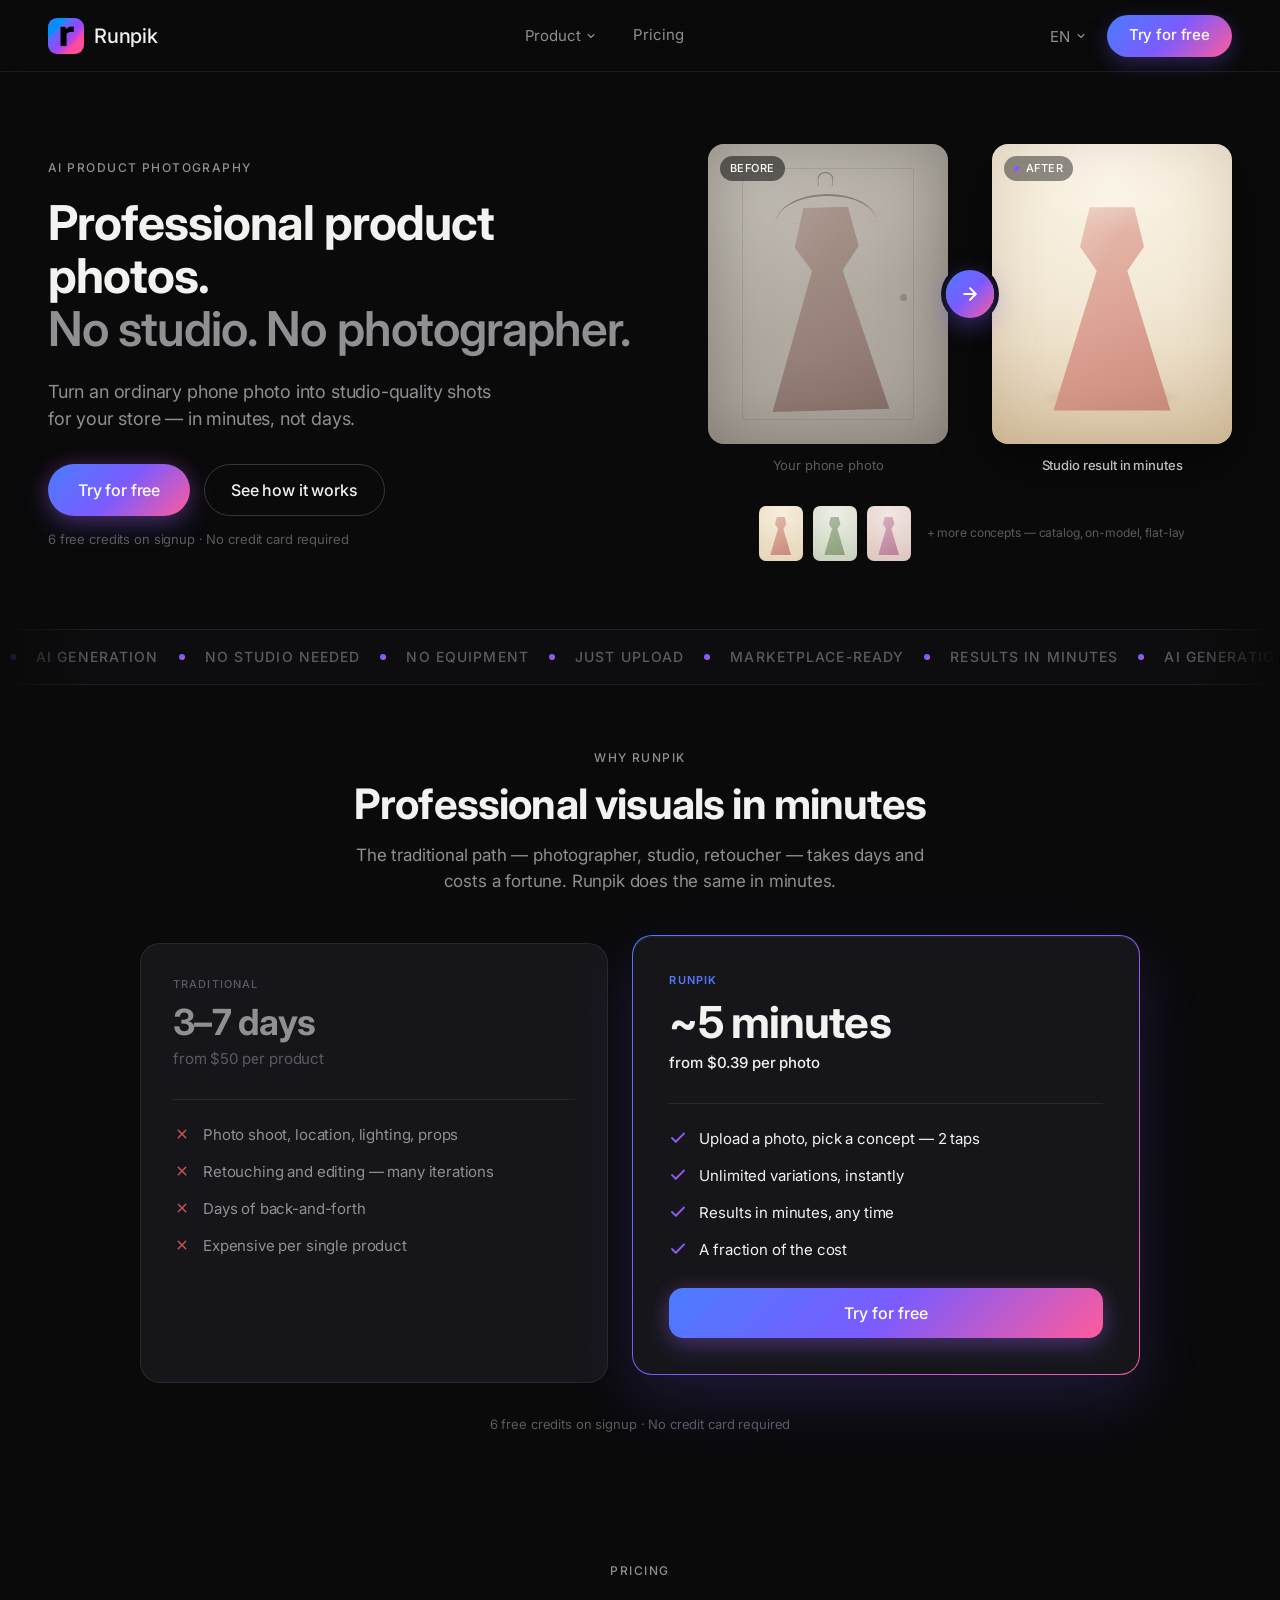
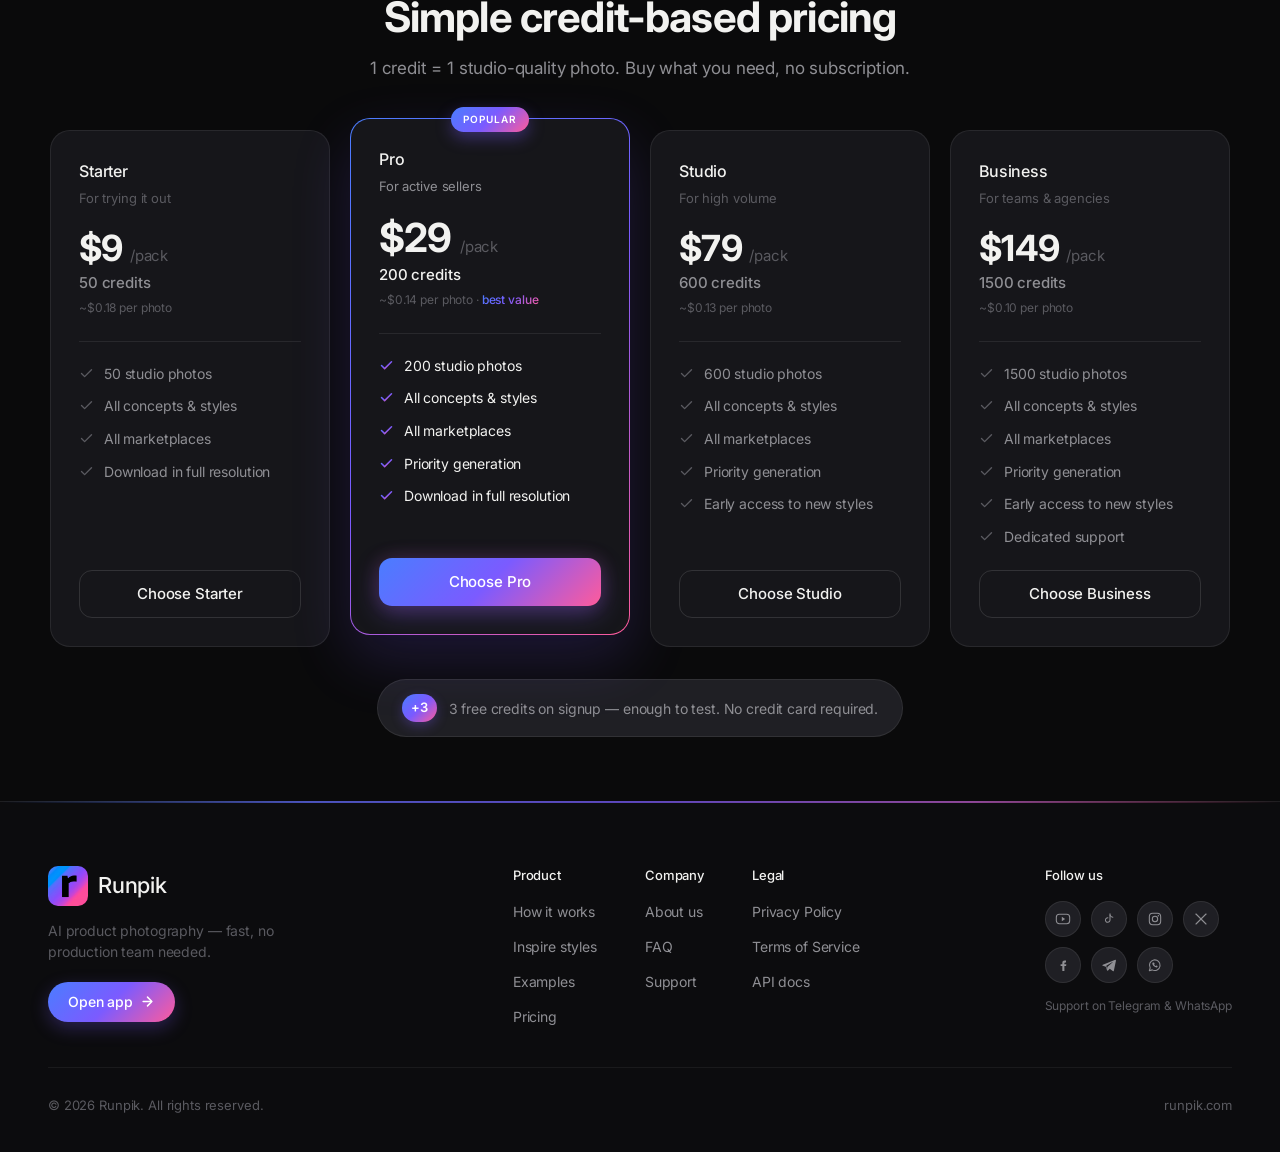
==== index.html @ 30395c41 "chore: remove Blog from site (no blog for first release) Drop the Blog link from the nav (index) and" ====
<!DOCTYPE html>
<html lang="en">
<head>
  <meta charset="UTF-8">
  <meta name="viewport" content="width=device-width, initial-scale=1.0">
  <title>Runpik — AI Product Photography</title>
  <meta name="description" content="Turn a phone photo of your product into a studio-quality photograph in seconds. No studio, no photographer.">
  <link rel="icon" type="image/png" sizes="256x256" href="assets/favicon.png">
  <link rel="apple-touch-icon" href="assets/apple-touch-icon.png">
  <link rel="preconnect" href="https://fonts.googleapis.com">
  <link rel="preconnect" href="https://fonts.gstatic.com" crossorigin>
  <link href="https://fonts.googleapis.com/css2?family=Inter:wght@400;500;600;700&display=swap" rel="stylesheet">
  <link rel="stylesheet" href="landing.css">
</head>
<body>

  <!-- ===================== NAV ===================== -->
  <nav class="site-nav">
    <a class="brand" href="index.html">
      <img class="mark" src="assets/runpik-logo.png" alt="Runpik">
      <span class="word">Runpik</span>
    </a>

    <div class="nav-links">
      <button class="nlink" id="product-trigger" aria-haspopup="true" aria-expanded="false">
        <span data-i18n="nav.product">Product</span>
        <svg width="16" height="16" viewBox="0 0 24 24" fill="none" stroke="currentColor" stroke-width="2.2" stroke-linecap="round" stroke-linejoin="round"><path d="m6 9 6 6 6-6"/></svg>
      </button>
      <a class="nlink" href="#pricing"><span data-i18n="nav.pricing">Pricing</span></a>
    </div>

    <div class="nav-actions">
      <div class="lang-wrap">
        <button class="lang" id="lang-trigger" aria-haspopup="true" aria-expanded="false">
          <span class="lang-label">EN</span>
          <svg width="16" height="16" viewBox="0 0 24 24" fill="none" stroke="currentColor" stroke-width="2.2" stroke-linecap="round" stroke-linejoin="round"><path d="m6 9 6 6 6-6"/></svg>
        </button>
        <div class="lang-menu" id="lang-menu" role="menu">
          <button class="lang-opt" data-lang="en" role="menuitem">English</button>
          <button class="lang-opt" data-lang="ru" role="menuitem">Русский</button>
          <button class="lang-opt" data-lang="hy" role="menuitem">Հայերեն</button>
        </div>
      </div>
      <a class="btn-grad" href="https://app.runpik.com" target="_blank" rel="noopener" data-i18n="nav.try">Try for free</a>
    </div>

    <button class="hamb" aria-label="Menu">
      <svg width="16" height="16" viewBox="0 0 24 24" fill="none" stroke="currentColor" stroke-width="1.8" stroke-linecap="round"><path d="M4 7h16"/><path d="M4 12h16"/><path d="M4 17h16"/></svg>
    </button>
  </nav>

  <!-- ===================== PRODUCT DROPDOWN ===================== -->
  <div class="dropdown" id="product-menu">
    <div class="dd-label" data-i18n="dd.label">Product</div>
    <div class="dd-grid">
      <a class="dd-item" href="#how-it-works">
        <span class="ic"><svg width="16" height="16" viewBox="0 0 24 24" fill="none" stroke="currentColor" stroke-width="1.7" stroke-linecap="round" stroke-linejoin="round"><path d="M10 6h11"/><path d="M10 12h11"/><path d="M10 18h11"/><path d="M4 6h.01"/><path d="M4 12h.01"/><path d="M4 18h.01"/></svg></span>
        <span class="tx"><span class="t" data-i18n="dd.how.t">How it works</span><span class="d" data-i18n="dd.how.d">Upload → concept → result</span></span>
      </a>
      <a class="dd-item" href="#inspire">
        <span class="ic"><svg width="16" height="16" viewBox="0 0 24 24" fill="none" stroke="currentColor" stroke-width="1.7" stroke-linecap="round" stroke-linejoin="round"><path d="M12 3c.4 3.1 1.4 5.4 3.1 7C16.8 11.6 19 12 22 12c-3 0-5.2.4-6.9 2-1.7 1.7-2.7 4-3.1 7-.4-3-1.4-5.3-3.1-7C6.2 12.4 4 12 1 12c3 0 5.2-.4 6.9-2C9.6 8.4 10.6 6.1 12 3Z"/></svg></span>
        <span class="tx"><span class="t" data-i18n="dd.inspire.t">Inspire styles</span><span class="d" data-i18n="dd.inspire.d">Curated visual styles</span></span>
      </a>
      <a class="dd-item" href="#infographics">
        <span class="ic"><svg width="16" height="16" viewBox="0 0 24 24" fill="none" stroke="currentColor" stroke-width="1.7" stroke-linecap="round" stroke-linejoin="round"><rect x="3" y="3" width="18" height="18" rx="2"/><path d="M3 9h18"/><path d="M9 21V9"/></svg></span>
        <span class="tx"><span class="t" data-i18n="dd.info.t">AI infographics</span><span class="d" data-i18n="dd.info.d">Add badges &amp; text in 1 click</span></span>
      </a>
      <a class="dd-item" href="#examples">
        <span class="ic"><svg width="16" height="16" viewBox="0 0 24 24" fill="none" stroke="currentColor" stroke-width="1.7" stroke-linecap="round" stroke-linejoin="round"><rect x="3" y="3" width="7" height="7" rx="1.5"/><rect x="14" y="3" width="7" height="7" rx="1.5"/><rect x="3" y="14" width="7" height="7" rx="1.5"/><rect x="14" y="14" width="7" height="7" rx="1.5"/></svg></span>
        <span class="tx"><span class="t" data-i18n="dd.examples.t">Examples</span><span class="d" data-i18n="dd.examples.d">Browse by product category</span></span>
      </a>
    </div>
    <div class="dd-note">
      <svg width="16" height="16" viewBox="0 0 24 24" fill="none" stroke="currentColor" stroke-width="1.7" stroke-linecap="round" stroke-linejoin="round"><path d="M10 13a5 5 0 0 0 7 0l3-3a5 5 0 0 0-7-7l-1 1"/><path d="M14 11a5 5 0 0 0-7 0l-3 3a5 5 0 0 0 7 7l1-1"/></svg>
      <span data-i18n="dd.note">Jumps to the section on this page</span>
    </div>
  </div>

  <!-- ===================== HERO ===================== -->
  <main class="hero">
    <div class="hero-inner">
      <div class="hero-msg">
        <div class="eyebrow" data-i18n="hero.eyebrow">AI product photography</div>
        <h1 class="headline">
          <span class="line" data-i18n="hero.h1">Professional product photos.</span>
          <span class="line soft" data-i18n="hero.h2">No studio. No photographer.</span>
        </h1>
        <p class="hero-sub" data-i18n="hero.sub">Turn an ordinary phone photo into studio-quality shots for your store — in minutes, not days.</p>
        <div class="cta-row">
          <a class="btn-grad lg" href="https://app.runpik.com" target="_blank" rel="noopener" data-i18n="hero.try">Try for free</a>
          <a class="btn-ghost" href="#how-it-works" data-i18n="hero.how">See how it works</a>
        </div>
        <div class="reassure" data-i18n="hero.reassure">6 free credits on signup · No credit card required</div>
      </div>

      <div class="hero-visual">
        <div class="ba-pair">
          <div class="ba-col">
            <div class="bacard before">
              <div class="scene"></div>
              <div class="door"><div class="panel"></div><div class="knob"></div></div>
              <div class="dress"><span class="hook"></span><span class="hanger"></span><span class="body"></span><span class="sheen"></span></div>
              <div class="vignette"></div>
              <span class="chip" data-i18n="ba.before">BEFORE</span>
            </div>
            <div class="ba-cap muted" data-i18n="ba.beforecap">Your phone photo</div>
          </div>

          <div class="ba-arrow"><svg width="16" height="16" viewBox="0 0 24 24" fill="none" stroke="currentColor" stroke-width="2.4" stroke-linecap="round" stroke-linejoin="round"><path d="M5 12h13"/><path d="m12 5 7 7-7 7"/></svg></div>

          <div class="ba-col">
            <div class="bacard after">
              <div class="scene"></div>
              <div class="floor"></div>
              <div class="contact"></div>
              <div class="dress"><span class="body"></span><span class="sheen"></span></div>
              <div class="keylight"></div>
              <div class="vignette"></div>
              <span class="chip after-chip" data-i18n="ba.after">AFTER</span>
            </div>
            <div class="ba-cap prime" data-i18n="ba.aftercap">Studio result in minutes</div>
          </div>
        </div>

        <div class="concepts">
          <div class="thumbs">
            <div class="thumb t1"><span class="td"></span></div>
            <div class="thumb t2"><span class="td"></span></div>
            <div class="thumb t3"><span class="td"></span></div>
          </div>
          <span class="more" data-i18n="concepts.more">+ more concepts — catalog, on-model, flat-lay</span>
        </div>
      </div>
    </div>
  </main>

  <!-- ===================== TICKER (animated line) — under hero ===================== -->
  <div class="ticker"><div class="tk-track" data-ticker></div></div>

  <!-- ===================== HOW IT WORKS (GET /home-blocks) ===================== -->
  <section class="hiw" id="how-it-works" style="display:none">
    <div class="hiw-inner">
      <div class="sec-head">
        <div class="kicker" data-hiw="kicker"></div>
        <h2 class="headline2" data-hiw="headline"></h2>
      </div>
      <div class="tabs" data-hiw="tabs"></div>
      <div class="tabs-note" data-hiw="note"></div>
      <div class="conveyor" data-hiw="conveyor"></div>
      <div class="hiw-footer"><p data-hiw="footer"></p></div>
    </div>
  </section>

  <!-- ===================== INSPIRE STYLES (GET /styles) ===================== -->
  <section class="inspire" id="inspire" style="display:none">
    <div class="ins-head">
      <div class="ins-head-l">
        <div class="kicker" data-ins="kicker">Inspire</div>
        <h2 class="ins-h" data-ins="headline">Styles that sell</h2>
        <p class="ins-s" data-ins="sub"></p>
      </div>
      <a class="viewall" href="#styles"><span data-ins="viewall">View all styles</span>
        <span class="arr"><svg width="16" height="16" viewBox="0 0 24 24" fill="none" stroke="currentColor" stroke-width="2.4" stroke-linecap="round" stroke-linejoin="round"><path d="M5 12h13"/><path d="m12 5 7 7-7 7"/></svg></span>
      </a>
    </div>
    <div class="gallery" data-ins="gallery"></div>
    <div class="scroll-hint" data-ins="hint"></div>
  </section>

  <!-- ===================== EXAMPLES BY CATEGORY (GET /shot-types, random per session) ===================== -->
  <section class="examples" id="examples" style="display:none">
    <div class="ex-inner">
      <div class="ex-head">
        <div class="eyebrow" data-ex="kicker">Any product</div>
        <h2 class="ex-h" data-ex="headline">Works for every category</h2>
        <p class="ex-s" data-ex="sub"></p>
      </div>
      <div class="ex-grid" data-ex="grid"></div>
    </div>
  </section>

  <!-- ===================== COMPARISON (static) ===================== -->
  <svg width="0" height="0" style="position:absolute" aria-hidden="true"><defs>
    <linearGradient id="cg" x1="0" y1="0" x2="1" y2="1"><stop offset="0" stop-color="#4A7DFF"/><stop offset="0.5" stop-color="#7B5BFF"/><stop offset="1" stop-color="#FF5B9B"/></linearGradient>
  </defs></svg>
  <section class="cmp" id="comparison">
    <div class="cmp-inner">
      <div class="sec-head">
        <div class="eyebrow" data-i18n="cmp.eyebrow">Why Runpik</div>
        <h2 class="h" data-i18n="cmp.headline">Professional visuals in minutes</h2>
        <p class="s" data-i18n="cmp.sub">The traditional path — photographer, studio, retoucher — takes days and costs a fortune. Runpik does the same in minutes.</p>
      </div>

      <div class="cards">
        <div class="trad">
          <div class="cmp-label" data-i18n="cmp.trad.label">Traditional</div>
          <div class="stat" data-i18n="cmp.trad.stat">3–7 days</div>
          <div class="substat" data-i18n="cmp.trad.substat">from $50 per product</div>
          <div class="card-div"></div>
          <div class="feats">
            <div class="feat"><span class="fi"><svg width="16" height="16" viewBox="0 0 24 24" fill="none" stroke="currentColor" stroke-width="2" stroke-linecap="round" stroke-linejoin="round"><path d="M17 7 7 17"/><path d="m7 7 10 10"/></svg></span><span class="ft" data-i18n="cmp.trad.f1">Photo shoot, location, lighting, props</span></div>
            <div class="feat"><span class="fi"><svg width="16" height="16" viewBox="0 0 24 24" fill="none" stroke="currentColor" stroke-width="2" stroke-linecap="round" stroke-linejoin="round"><path d="M17 7 7 17"/><path d="m7 7 10 10"/></svg></span><span class="ft" data-i18n="cmp.trad.f2">Retouching and editing — many iterations</span></div>
            <div class="feat"><span class="fi"><svg width="16" height="16" viewBox="0 0 24 24" fill="none" stroke="currentColor" stroke-width="2" stroke-linecap="round" stroke-linejoin="round"><path d="M17 7 7 17"/><path d="m7 7 10 10"/></svg></span><span class="ft" data-i18n="cmp.trad.f3">Days of back-and-forth</span></div>
            <div class="feat"><span class="fi"><svg width="16" height="16" viewBox="0 0 24 24" fill="none" stroke="currentColor" stroke-width="2" stroke-linecap="round" stroke-linejoin="round"><path d="M17 7 7 17"/><path d="m7 7 10 10"/></svg></span><span class="ft" data-i18n="cmp.trad.f4">Expensive per single product</span></div>
          </div>
        </div>

        <div class="runpik">
          <div class="cmp-label">Runpik</div>
          <div class="stat" data-i18n="cmp.runpik.stat">~5 minutes</div>
          <div class="substat" data-i18n="cmp.runpik.substat">from $0.39 per photo</div>
          <div class="card-div"></div>
          <div class="feats">
            <div class="feat"><span class="fi"><svg width="16" height="16" viewBox="0 0 24 24" fill="none" stroke="url(#cg)" stroke-width="2.4" stroke-linecap="round" stroke-linejoin="round"><path d="M20 6 9 17l-5-5"/></svg></span><span class="ft" data-i18n="cmp.runpik.f1">Upload a photo, pick a concept — 2 taps</span></div>
            <div class="feat"><span class="fi"><svg width="16" height="16" viewBox="0 0 24 24" fill="none" stroke="url(#cg)" stroke-width="2.4" stroke-linecap="round" stroke-linejoin="round"><path d="M20 6 9 17l-5-5"/></svg></span><span class="ft" data-i18n="cmp.runpik.f2">Unlimited variations, instantly</span></div>
            <div class="feat"><span class="fi"><svg width="16" height="16" viewBox="0 0 24 24" fill="none" stroke="url(#cg)" stroke-width="2.4" stroke-linecap="round" stroke-linejoin="round"><path d="M20 6 9 17l-5-5"/></svg></span><span class="ft" data-i18n="cmp.runpik.f3">Results in minutes, any time</span></div>
            <div class="feat"><span class="fi"><svg width="16" height="16" viewBox="0 0 24 24" fill="none" stroke="url(#cg)" stroke-width="2.4" stroke-linecap="round" stroke-linejoin="round"><path d="M20 6 9 17l-5-5"/></svg></span><span class="ft" data-i18n="cmp.runpik.f4">A fraction of the cost</span></div>
          </div>
          <a class="gbtn" href="https://app.runpik.com" target="_blank" rel="noopener" data-i18n="hero.try">Try for free</a>
        </div>
      </div>

      <div class="cmp-reassure" data-i18n="hero.reassure">6 free credits on signup · No credit card required</div>
    </div>
  </section>

  <!-- ===================== PRICING (static — 4 credit packs) ===================== -->
  <section class="pricing" id="pricing">
    <div class="pricing-inner">
      <div class="sec-head">
        <div class="eyebrow" data-px="eyebrow">Pricing</div>
        <h2 class="h" data-px="headline">Simple credit-based pricing</h2>
        <p class="s" data-px="sub"></p>
      </div>
      <div class="pcards" data-px="cards"></div>
      <div class="freewrap">
        <div class="freebar">
          <span class="plus">+3</span>
          <span class="ftext" data-px="free"></span>
        </div>
      </div>
    </div>
  </section>

  <!-- ===================== FOOTER (rich) ===================== -->
  <footer>
    <div class="foot-inner">
      <div class="foot-top">
        <div class="foot-brand">
          <a class="brand" href="index.html"><img class="mark" src="assets/runpik-logo.png" alt="Runpik"><span class="word">Runpik</span></a>
          <p class="tagline" data-i18n="foot.tagline">AI product photography — fast, no production team needed.</p>
          <a class="openapp" href="https://app.runpik.com" target="_blank" rel="noopener"><span data-i18n="foot.openapp">Open app</span> <svg width="16" height="16" viewBox="0 0 24 24" fill="none" stroke="currentColor" stroke-width="2.4" stroke-linecap="round" stroke-linejoin="round"><path d="M5 12h13"/><path d="m12 5 7 7-7 7"/></svg></a>
        </div>

        <div class="foot-cols">
          <div class="col">
            <div class="col-h" data-i18n="nav.product">Product</div>
            <div class="col-links">
              <a href="#how-it-works" data-i18n="dd.how.t">How it works</a>
              <a href="#inspire" data-i18n="dd.inspire.t">Inspire styles</a>
              <a href="#examples" data-i18n="dd.examples.t">Examples</a>
              <a href="#pricing" data-i18n="nav.pricing">Pricing</a>
            </div>
          </div>
          <div class="col">
            <div class="col-h" data-i18n="foot.company">Company</div>
            <div class="col-links">
              <a href="about.html" data-i18n="foot.about">About us</a>
              <a href="faq.html" data-i18n="foot.faq">FAQ</a>
              <a href="support.html" data-i18n="foot.contact">Support</a>
            </div>
          </div>
          <div class="col">
            <div class="col-h" data-i18n="foot.legal">Legal</div>
            <div class="col-links">
              <a href="privacy.html" data-i18n="foot.privacy">Privacy Policy</a>
              <a href="terms.html" data-i18n="foot.terms">Terms of Service</a>
              <a href="api-docs/" data-i18n="foot.apidocs">API docs</a>
            </div>
          </div>
        </div>

        <div class="foot-soc">
          <div class="soc-h" data-i18n="foot.follow">Follow us</div>
          <div class="socials">
            <a class="soc" href="#" target="_blank" rel="noopener" aria-label="YouTube"><svg width="16" height="16" viewBox="0 0 24 24" fill="none"><rect x="2" y="5" width="20" height="14" rx="4.5" stroke="currentColor" stroke-width="1.6"/><path d="M10.2 8.8 15.2 12l-5 3.2z" fill="currentColor"/></svg></a>
            <a class="soc" href="#" target="_blank" rel="noopener" aria-label="TikTok"><svg width="16" height="16" viewBox="0 0 24 24" fill="none" stroke="currentColor" stroke-width="1.6" stroke-linecap="round" stroke-linejoin="round"><path d="M13.5 4v9.6a3.4 3.4 0 1 1-3.2-3.4"/><path d="M13.5 6.2c.7 1.8 2.2 3 4.3 3.2"/></svg></a>
            <a class="soc" href="#" target="_blank" rel="noopener" aria-label="Instagram"><svg width="16" height="16" viewBox="0 0 24 24" fill="none" stroke="currentColor" stroke-width="1.6"><rect x="3.5" y="3.5" width="17" height="17" rx="5"/><circle cx="12" cy="12" r="4"/><circle cx="17" cy="7" r="1.1" fill="currentColor" stroke="none"/></svg></a>
            <a class="soc" href="#" target="_blank" rel="noopener" aria-label="X"><svg width="16" height="16" viewBox="0 0 24 24" fill="none" stroke="currentColor" stroke-width="1.7" stroke-linecap="round"><path d="M4.5 4.5 19.5 19.5"/><path d="M19.5 4.5 4.5 19.5"/></svg></a>
            <a class="soc" href="#" target="_blank" rel="noopener" aria-label="Facebook"><svg width="16" height="16" viewBox="0 0 24 24" fill="currentColor"><path d="M14.5 8.2h2V5.4c-.4 0-1.2-.1-2.1-.1-2 0-3.4 1.2-3.4 3.5v1.9H8.4v2.9h2.6V21h3.1v-7.4h2.5l.4-2.9h-2.9V9c0-.5.3-.8 1-.8z"/></svg></a>
            <a class="soc" href="#" target="_blank" rel="noopener" aria-label="Telegram"><svg width="16" height="16" viewBox="0 0 24 24" fill="currentColor"><path d="M21.5 4.3 2.8 11.5c-.9.3-.9 1.5 0 1.8l4.5 1.4 1.7 5.2c.2.7 1.1.8 1.6.3l2.5-2.4 4.5 3.3c.6.5 1.5.1 1.7-.6l3.1-14.8c.2-.9-.7-1.7-1.4-1.4zM7.9 13.3l9.4-5.8c.2-.1.4.2.2.3l-7.6 7c-.3.2-.4.6-.5 1l-.3 2.1z"/></svg></a>
            <a class="soc" href="#" target="_blank" rel="noopener" aria-label="WhatsApp"><svg width="16" height="16" viewBox="0 0 24 24" fill="none" stroke="currentColor" stroke-width="1.6" stroke-linecap="round" stroke-linejoin="round"><path d="M3.5 20.5l1.3-4.1a8 8 0 1 1 3 2.9z"/><path d="M9 8.6c.2-.5.4-.5.7-.5h.5c.2 0 .4 0 .6.5l.6 1.4c.1.2 0 .4-.1.5l-.4.5c-.1.2-.2.3 0 .6.3.5.8 1.1 1.4 1.5.5.4.8.4 1 .3l.5-.5c.2-.2.4-.1.5-.1l1.3.7c.3.1.4.3.4.4 0 .6-.4 1.3-.8 1.5-.7.4-1.5.4-3-.3-1.8-.8-3-2.5-3.4-3.1-.3-.5-.8-1.5-.8-2.4 0-.6.2-1 .5-1.4z" fill="currentColor" stroke="none"/></svg></a>
          </div>
          <div class="soc-note" data-i18n="foot.support">Support on Telegram &amp; WhatsApp</div>
        </div>
      </div>

      <div class="foot-div"></div>

      <div class="foot-bottom">
        <div class="copy">&copy; 2026 Runpik. All rights reserved.</div>
        <span class="dotcom">runpik.com</span>
      </div>
    </div>
  </footer>

  <script>
    // Shared current locale + a hook so the API-driven How-it-works section
    // re-localizes when the language switches.
    var curLang = 'en';
    var hiwRender = null;
    var inspireLoad = null;
    var examplesLoad = null;
    var pricingRender = null;

    // ===== i18n dictionary — locales: en | ru | hy (per backend profiles.locale) =====
    var I18N = {
      en: {
        'nav.product': 'Product', 'nav.pricing': 'Pricing', 'nav.try': 'Try for free',
        'dd.label': 'Product',
        'dd.how.t': 'How it works', 'dd.how.d': 'Upload → concept → result',
        'dd.inspire.t': 'Inspire styles', 'dd.inspire.d': 'Curated visual styles',
        'dd.info.t': 'AI infographics', 'dd.info.d': 'Add badges & text in 1 click',
        'dd.examples.t': 'Examples', 'dd.examples.d': 'Browse by product category',
        'dd.note': 'Jumps to the section on this page',
        'hero.eyebrow': 'AI product photography',
        'hero.h1': 'Professional product photos.',
        'hero.h2': 'No studio. No photographer.',
        'hero.sub': 'Turn an ordinary phone photo into studio-quality shots for your store — in minutes, not days.',
        'hero.try': 'Try for free', 'hero.how': 'See how it works',
        'hero.reassure': '6 free credits on signup · No credit card required',
        'ba.before': 'BEFORE', 'ba.after': 'AFTER',
        'ba.beforecap': 'Your phone photo', 'ba.aftercap': 'Studio result in minutes',
        'concepts.more': '+ more concepts — catalog, on-model, flat-lay',
        'cmp.eyebrow': 'Why Runpik',
        'cmp.headline': 'Professional visuals in minutes',
        'cmp.sub': 'The traditional path — photographer, studio, retoucher — takes days and costs a fortune. Runpik does the same in minutes.',
        'cmp.trad.label': 'Traditional',
        'cmp.trad.stat': '3–7 days',
        'cmp.trad.substat': 'from $50 per product',
        'cmp.trad.f1': 'Photo shoot, location, lighting, props',
        'cmp.trad.f2': 'Retouching and editing — many iterations',
        'cmp.trad.f3': 'Days of back-and-forth',
        'cmp.trad.f4': 'Expensive per single product',
        'cmp.runpik.stat': '~5 minutes',
        'cmp.runpik.substat': 'from $0.39 per photo',
        'cmp.runpik.f1': 'Upload a photo, pick a concept — 2 taps',
        'cmp.runpik.f2': 'Unlimited variations, instantly',
        'cmp.runpik.f3': 'Results in minutes, any time',
        'cmp.runpik.f4': 'A fraction of the cost',
        'foot.tagline': 'AI product photography — fast, no production team needed.',
        'foot.openapp': 'Open app',
        'foot.company': 'Company',
        'foot.legal': 'Legal',
        'foot.about': 'About us',
        'foot.faq': 'FAQ',
        'foot.contact': 'Support',
        'foot.privacy': 'Privacy Policy',
        'foot.terms': 'Terms of Service',
        'foot.apidocs': 'API docs',
        'foot.follow': 'Follow us',
        'foot.support': 'Support on Telegram & WhatsApp'
      },
      ru: {
        'nav.product': 'Продукт', 'nav.pricing': 'Цены', 'nav.try': 'Попробовать бесплатно',
        'dd.label': 'Продукт',
        'dd.how.t': 'Как это работает', 'dd.how.d': 'Загрузка → концепт → результат',
        'dd.inspire.t': 'Стили Inspire', 'dd.inspire.d': 'Подобранные визуальные стили',
        'dd.info.t': 'AI-инфографика', 'dd.info.d': 'Бейджи и текст в 1 клик',
        'dd.examples.t': 'Примеры', 'dd.examples.d': 'По категориям товаров',
        'dd.note': 'Переход к секции на этой странице',
        'hero.eyebrow': 'AI-фотосъёмка товаров',
        'hero.h1': 'Профессиональные фото товаров.',
        'hero.h2': 'Без студии. Без фотографа.',
        'hero.sub': 'Превратите обычное фото с телефона в студийные кадры для вашего магазина — за минуты, а не дни.',
        'hero.try': 'Попробовать бесплатно', 'hero.how': 'Как это работает',
        'hero.reassure': '6 бесплатных кредитов при регистрации · Без карты',
        'ba.before': 'ДО', 'ba.after': 'ПОСЛЕ',
        'ba.beforecap': 'Ваше фото с телефона', 'ba.aftercap': 'Студийный результат за минуты',
        'concepts.more': '+ ещё концепты — каталог, на модели, flat-lay',
        'cmp.eyebrow': 'Почему Runpik',
        'cmp.headline': 'Профессиональные визуалы за минуты',
        'cmp.sub': 'Традиционный путь — фотограф, студия, ретушёр — занимает дни и стоит дорого. Runpik делает то же за минуты.',
        'cmp.trad.label': 'Традиционно',
        'cmp.trad.stat': '3–7 дней',
        'cmp.trad.substat': 'от $50 за товар',
        'cmp.trad.f1': 'Съёмка, локация, свет, реквизит',
        'cmp.trad.f2': 'Ретушь и правки — много итераций',
        'cmp.trad.f3': 'Дни переписки и согласований',
        'cmp.trad.f4': 'Дорого за каждый товар',
        'cmp.runpik.stat': '~5 минут',
        'cmp.runpik.substat': 'от $0.39 за фото',
        'cmp.runpik.f1': 'Загрузите фото, выберите концепт — 2 тапа',
        'cmp.runpik.f2': 'Безлимит вариаций, мгновенно',
        'cmp.runpik.f3': 'Результат за минуты, в любое время',
        'cmp.runpik.f4': 'В разы дешевле',
        'foot.tagline': 'AI-фотосъёмка товаров — быстро, без продакшн-команды.',
        'foot.openapp': 'Открыть приложение',
        'foot.company': 'Компания',
        'foot.legal': 'Правовое',
        'foot.about': 'О нас',
        'foot.faq': 'FAQ',
        'foot.contact': 'Поддержка',
        'foot.privacy': 'Политика конфиденциальности',
        'foot.terms': 'Условия использования',
        'foot.apidocs': 'API-документация',
        'foot.follow': 'Мы в соцсетях',
        'foot.support': 'Поддержка в Telegram и WhatsApp'
      },
      hy: {
        'nav.product': 'Ապրանք', 'nav.pricing': 'Գներ', 'nav.try': 'Փորձել անվճար',
        'dd.label': 'Ապրանք',
        'dd.how.t': 'Ինչպես է աշխատում', 'dd.how.d': 'Վերբեռնում → կոնցեպտ → արդյունք',
        'dd.inspire.t': 'Inspire ոճեր', 'dd.inspire.d': 'Ընտրված վիզուալ ոճեր',
        'dd.info.t': 'AI ինֆոգրաֆիկա', 'dd.info.d': 'Կպիչներ և տեքստ՝ 1 կտտոցով',
        'dd.examples.t': 'Օրինակներ', 'dd.examples.d': 'Ըստ ապրանքի կատեգորիայի',
        'dd.note': 'Տանում է էջի համապատասխան բաժին',
        'hero.eyebrow': 'AI ապրանքների լուսանկարում',
        'hero.h1': 'Պրոֆեսիոնալ ապրանքի լուսանկարներ։',
        'hero.h2': 'Առանց ստուդիայի։ Առանց լուսանկարչի։',
        'hero.sub': 'Վերածեք հեռախոսով արված սովորական լուսանկարը ստուդիական որակի կադրերի՝ ձեր խանութի համար, րոպեների, ոչ թե օրերի ընթացքում։',
        'hero.try': 'Փորձել անվճար', 'hero.how': 'Տեսնել՝ ինչպես է աշխատում',
        'hero.reassure': '6 անվճար կրեդիտ գրանցման ժամանակ · Քարտ պետք չէ',
        'ba.before': 'ՄԻՆՉ', 'ba.after': 'ՀԵՏՈ',
        'ba.beforecap': 'Ձեր հեռախոսի լուսանկարը', 'ba.aftercap': 'Ստուդիական արդյունք՝ րոպեների ընթացքում',
        'concepts.more': '+ այլ կոնցեպտներ՝ կատալոգ, մոդելի վրա, flat-lay',
        'cmp.eyebrow': 'Ինչու Runpik',
        'cmp.headline': 'Պրոֆեսիոնալ վիզուալներ րոպեների ընթացքում',
        'cmp.sub': 'Ավանդական ճանապարհը՝ լուսանկարիչ, ստուդիա, ռետուշ՝ տևում է օրեր և արժե թանկ։ Runpik-ը նույնն անում է րոպեների ընթացքում։',
        'cmp.trad.label': 'Ավանդական',
        'cmp.trad.stat': '3–7 օր',
        'cmp.trad.substat': '$50-ից մեկ ապրանքի համար',
        'cmp.trad.f1': 'Նկարահանում, լոկացիա, լույս, ռեկվիզիտ',
        'cmp.trad.f2': 'Ռետուշ և խմբագրում՝ բազմաթիվ կրկնություններ',
        'cmp.trad.f3': 'Օրերով նամակագրություն և համաձայնեցում',
        'cmp.trad.f4': 'Թանկ՝ յուրաքանչյուր ապրանքի համար',
        'cmp.runpik.stat': '~5 րոպե',
        'cmp.runpik.substat': '$0.39-ից մեկ լուսանկարի համար',
        'cmp.runpik.f1': 'Վերբեռնեք լուսանկար, ընտրեք կոնցեպտ՝ 2 հպում',
        'cmp.runpik.f2': 'Անսահման տարբերակներ՝ ակնթարթորեն',
        'cmp.runpik.f3': 'Արդյունք րոպեների ընթացքում, ցանկացած ժամանակ',
        'cmp.runpik.f4': 'Մի քանի անգամ էժան',
        'foot.tagline': 'AI ապրանքների լուսանկարում՝ արագ, առանց պրոդակշն-թիմի։',
        'foot.openapp': 'Բացել հավելվածը',
        'foot.company': 'Ընկերություն',
        'foot.legal': 'Իրավական',
        'foot.about': 'Մեր մասին',
        'foot.faq': 'ՀՏՀ',
        'foot.contact': 'Աջակցություն',
        'foot.privacy': 'Գաղտնիության քաղաքականություն',
        'foot.terms': 'Օգտագործման պայմաններ',
        'foot.apidocs': 'API փաստաթղթեր',
        'foot.follow': 'Հետևեք մեզ',
        'foot.support': 'Աջակցություն Telegram-ում և WhatsApp-ում'
      }
    };
    var TICKERS = {
      en: ['AI generation', 'No studio needed', 'No equipment', 'Just upload', 'Marketplace-ready', 'Results in minutes'],
      ru: ['AI-генерация', 'Без студии', 'Без оборудования', 'Просто загрузите', 'Готово для маркетплейса', 'Результат за минуты'],
      hy: ['AI գեներացիա', 'Ստուդիա պետք չէ', 'Սարքավորում պետք չէ', 'Պարզապես վերբեռնեք', 'Մարկետփլեյսի համար', 'Արդյունք րոպեների ընթացքում']
    };

    function buildTicker(lang) {
      var phrases = TICKERS[lang] || TICKERS.en;
      function seg() { return phrases.map(function (p) { return '<span class="tk-item"><span class="dot"></span>' + p + '</span>'; }).join(''); }
      document.querySelectorAll('[data-ticker]').forEach(function (t) { t.innerHTML = seg() + seg() + seg() + seg(); });
    }

    function setLang(lang) {
      if (!I18N[lang]) lang = 'en';
      curLang = lang;
      document.querySelectorAll('[data-i18n]').forEach(function (el) {
        var k = el.getAttribute('data-i18n');
        var v = (I18N[lang][k] != null) ? I18N[lang][k] : I18N.en[k];
        if (v != null) el.textContent = v;
      });
      buildTicker(lang);
      document.documentElement.lang = lang;
      var label = document.querySelector('.lang-label');
      if (label) label.textContent = lang.toUpperCase();
      document.querySelectorAll('.lang-opt').forEach(function (o) {
        o.classList.toggle('active', o.getAttribute('data-lang') === lang);
      });
      try { localStorage.setItem('runpik_lang', lang); } catch (e) {}
      if (hiwRender) hiwRender();
      if (inspireLoad) inspireLoad(lang);
      if (examplesLoad) examplesLoad(lang);
      if (pricingRender) pricingRender();
    }

    // ===== Product dropdown =====
    (function () {
      var trigger = document.getElementById('product-trigger');
      var menu = document.getElementById('product-menu');
      if (trigger && menu) {
        function close() { menu.classList.remove('open'); trigger.classList.remove('active'); trigger.setAttribute('aria-expanded', 'false'); }
        function open() { menu.classList.add('open'); trigger.classList.add('active'); trigger.setAttribute('aria-expanded', 'true'); }
        trigger.addEventListener('click', function (e) { e.stopPropagation(); menu.classList.contains('open') ? close() : open(); });
        document.addEventListener('click', function (e) { if (menu.classList.contains('open') && !menu.contains(e.target)) close(); });
        document.addEventListener('keydown', function (e) { if (e.key === 'Escape') close(); });
      }
    })();

    // ===== Language dropdown =====
    (function () {
      var trigger = document.getElementById('lang-trigger');
      var menu = document.getElementById('lang-menu');
      if (trigger && menu) {
        function close() { menu.classList.remove('open'); trigger.classList.remove('open'); trigger.setAttribute('aria-expanded', 'false'); }
        function open() { menu.classList.add('open'); trigger.classList.add('open'); trigger.setAttribute('aria-expanded', 'true'); }
        trigger.addEventListener('click', function (e) { e.stopPropagation(); menu.classList.contains('open') ? close() : open(); });
        document.addEventListener('click', function (e) { if (menu.classList.contains('open') && !menu.contains(e.target)) close(); });
        document.addEventListener('keydown', function (e) { if (e.key === 'Escape') close(); });
        menu.querySelectorAll('.lang-opt').forEach(function (opt) {
          opt.addEventListener('click', function () { setLang(opt.getAttribute('data-lang')); close(); });
        });
      }
    })();

    // ===== Init =====
    var saved = 'en';
    try { saved = localStorage.getItem('runpik_lang') || 'en'; } catch (e) {}
    setLang(saved);

    // ===== Hero before/after from API (GET /landing-blocks?type=hero) =====
    // Images only (labels / hero title-subtitle intentionally ignored).
    // Caching: localStorage for instant paint + the browser HTTP cache
    // (server sends ETag + Cache-Control: max-age=300 → no request for 5 min,
    // then a cheap 304 revalidation). Falls back to the CSS placeholder when
    // there are no published cards or the API is unreachable.
    (function () {
      var HERO_API = 'https://wnbtsqfdlbjwtetppdng.functions.supabase.co/landing-blocks?type=hero';
      var HERO_CACHE = 'runpik_hero_v1';

      // Crossfade: stack a new <img> on top and fade it in once loaded, then
      // drop the old layer. Shimmer shows only on the very first load (when
      // there's nothing underneath yet) so swaps never flash a blank/placeholder.
      function setImg(side, url) {
        var card = document.querySelector('.bacard.' + side);
        if (!card || !url) return;
        var current = card.querySelector('.ba-img.loaded');
        if (current && current.getAttribute('src') === url) return;
        if (!current) card.classList.add('is-loading');
        var img = document.createElement('img');
        img.className = 'ba-img';
        img.alt = '';
        img.addEventListener('load', function () {
          card.classList.remove('is-loading');
          img.classList.add('loaded');
          setTimeout(function () {
            var all = card.querySelectorAll('.ba-img');
            for (var k = 0; k < all.length - 1; k++) all[k].remove();
          }, 480);
        });
        img.addEventListener('error', function () { card.classList.remove('is-loading'); });
        card.appendChild(img);
        img.src = url;
      }

      var rotTimer = null, thumbEls = [], curItems = [], curIdx = 0;

      function setActiveThumb(i) {
        for (var j = 0; j < thumbEls.length; j++) thumbEls[j].classList.toggle('active', j === i);
        // Scroll ONLY the thumbnail strip (never the page) to keep active in view.
        var el = thumbEls[i];
        if (el && el.parentNode) {
          var wrap = el.parentNode;
          if (wrap.scrollWidth > wrap.clientWidth + 4) {
            var er = el.getBoundingClientRect(), wr = wrap.getBoundingClientRect();
            wrap.scrollTo({ left: wrap.scrollLeft + (er.left + er.width / 2) - (wr.left + wr.width / 2), behavior: 'smooth' });
          }
        }
      }
      function showItem(i) {
        if (!curItems.length) return;
        curIdx = i;
        setImg('before', curItems[i].before);
        setImg('after', curItems[i].after);
        setActiveThumb(i);
      }
      function stopRotation() { if (rotTimer) { clearInterval(rotTimer); rotTimer = null; } }
      // Infinite auto-scroll through the hero list — loops forever.
      function startRotation() {
        stopRotation();
        if (curItems.length > 1) {
          rotTimer = setInterval(function () { showItem((curIdx + 1) % curItems.length); }, 4000);
        }
      }
      // Thumbnail strip = the WHOLE published hero list (after-image preview);
      // click selects → main before/after switches to that card.
      function buildThumbs() {
        var wrap = document.querySelector('.concepts .thumbs');
        var more = document.querySelector('.concepts .more');
        if (more) more.style.display = curItems.length ? 'none' : '';
        if (!wrap) return;
        wrap.innerHTML = '';
        thumbEls = [];
        curItems.forEach(function (it, i) {
          var b = document.createElement('button');
          b.type = 'button';
          b.className = 'thumb';
          var img = document.createElement('img');
          img.alt = '';
          img.src = it.after;
          b.appendChild(img);
          b.addEventListener('click', function () { showItem(i); startRotation(); });
          wrap.appendChild(b);
          thumbEls.push(b);
        });
      }
      function applyHero(items) {
        if (!items || !items.length) return false;
        var valid = items.filter(function (it) { return it.before && it.after; });
        if (!valid.length) return false;
        curItems = valid;
        buildThumbs();
        showItem(0);
        startRotation();
        return true;
      }

      function readCache() {
        try { return JSON.parse(localStorage.getItem(HERO_CACHE) || 'null'); } catch (e) { return null; }
      }

      // 1. Instant paint from cache (if any).
      var cached = readCache();
      if (cached) applyHero(cached.items);

      // 2. Refresh from API (browser HTTP-cache makes this cheap / 304).
      fetch(HERO_API, { headers: { 'Accept': 'application/json' } })
        .then(function (r) { return r.ok ? r.json() : Promise.reject(r.status); })
        .then(function (data) {
          var blocks = data.blocks || [];
          var block = null;
          for (var i = 0; i < blocks.length; i++) { if (blocks[i].type === 'hero') { block = blocks[i]; break; } }
          if (!block) block = blocks[0];
          var items = ((block && block.items) || []).map(function (it) {
            var d = it.data || {};
            return {
              before: d.before && d.before.image_url,
              after: d.after && d.after.image_url
            };
          }).filter(function (it) { return it.before && it.after; });

          // Only touch DOM/cache when content actually changed (by updated_at).
          if (!cached || cached.updated_at !== data.updated_at) {
            if (applyHero(items)) {
              try { localStorage.setItem(HERO_CACHE, JSON.stringify({ updated_at: data.updated_at, items: items })); } catch (e) {}
            } else {
              // No published cards → keep the CSS placeholder, drop stale cache.
              try { localStorage.removeItem(HERO_CACHE); } catch (e) {}
            }
          }
        })
        .catch(function () { /* offline / error → keep cache or placeholder */ });
    })();

    // ===== How it works from API (GET /home-blocks, product × stage) =====
    // Data-driven + localized (re-renders on language change). Click a product
    // tab → the whole conveyor (upload photo + every concept) switches to it.
    // Caching: localStorage instant paint + browser HTTP cache (ETag/304).
    (function () {
      var HIW_API = 'https://wnbtsqfdlbjwtetppdng.functions.supabase.co/home-blocks';
      var HIW_CACHE = 'runpik_hiw_v1';
      var NOTE = {
        en: 'Pick a product — see its journey from photo to concepts.',
        ru: 'Выберите товар — посмотрите его путь от фото до концептов.',
        hy: 'Ընտրեք ապրանք — տեսեք նրա ճանապարհը լուսանկարից մինչև կոնցեպտներ։'
      };
      var BEFORE_LABEL = { en: 'BEFORE', ru: 'ДО', hy: 'ՄԻՆՉ' };
      var block = null, activeIdx = 0;

      function L(o) { return o ? (o[curLang] || o.en || '') : ''; }
      function el(tag, cls) { var e = document.createElement(tag); if (cls) e.className = cls; return e; }
      function setText(sel, t) { var e = document.querySelector(sel); if (e) e.textContent = t; }
      function esc(s) { return (s || '').replace(/&/g, '&amp;').replace(/</g, '&lt;').replace(/>/g, '&gt;'); }

      function card(url, cls, chipText, chipPos) {
        var c = el('div', 'hiw-card' + (cls ? ' ' + cls : ''));
        if (url) {
          c.classList.add('is-loading');
          var im = el('img'); im.alt = '';
          im.addEventListener('load', function () { c.classList.remove('is-loading'); im.classList.add('loaded'); });
          im.addEventListener('error', function () { c.classList.remove('is-loading'); });
          im.src = url;
          c.appendChild(im);
        }
        if (chipText) { var ch = el('span', 'hiw-chip ' + (chipPos || 'bl')); ch.textContent = chipText; c.appendChild(ch); }
        return c;
      }

      function renderConveyor() {
        var wrap = document.querySelector('[data-hiw="conveyor"]');
        if (!wrap || !block) return;
        wrap.innerHTML = '';
        var stages = block.stages || [];
        var product = (block.products || [])[activeIdx];
        if (!product) return;
        var cells = (product.data && product.data.cells) || {};
        stages.forEach(function (st, i) {
          if (i > 0) {
            var arrow = el('div', 'conv-arrow');
            arrow.innerHTML = '<svg width="16" height="16" viewBox="0 0 24 24" fill="none" stroke="currentColor" stroke-width="2.4" stroke-linecap="round" stroke-linejoin="round"><path d="M5 12h13"/><path d="m12 5 7 7-7 7"/></svg>';
            wrap.appendChild(arrow);
          }
          var col = el('div', 'conv-col');
          var slabel = el('div', 'conv-slabel');
          slabel.innerHTML = '<b>' + ('0' + (i + 1)).slice(-2) + '</b> · ' + esc(L(st.title));
          col.appendChild(slabel);

          var media = cells[st.id] || [];
          if (st.type === 'before') {
            var m = media[0];
            col.appendChild(card(m && m.image_url, 'before', L(BEFORE_LABEL), 'tl'));
          } else {
            var cluster = el('div', 'hiw-cluster');
            media.forEach(function (mm) { cluster.appendChild(card(mm.image_url, 'res', L(mm.label), 'bl')); });
            col.appendChild(cluster);
          }
          var cap = el('div', 'conv-cap ' + (i === 0 ? 'muted' : 'prime'));
          cap.textContent = L(st.subtitle);
          col.appendChild(cap);
          wrap.appendChild(col);
        });
      }

      // Switch product smoothly: highlight the tab (no thumbnail rebuild) and
      // crossfade the conveyor (fade out → swap → fade in) instead of a hard
      // instant rebuild.
      function selectProduct(i) {
        if (i === activeIdx) return;
        activeIdx = i;
        var tabsWrap = document.querySelector('[data-hiw="tabs"]');
        if (tabsWrap) {
          var tabs = tabsWrap.querySelectorAll('.tab');
          for (var t = 0; t < tabs.length; t++) tabs[t].classList.toggle('active', t === i);
        }
        var conv = document.querySelector('[data-hiw="conveyor"]');
        if (conv) {
          conv.classList.add('switching');
          setTimeout(function () { renderConveyor(); conv.classList.remove('switching'); }, 220);
        } else {
          renderConveyor();
        }
      }

      function renderTabs() {
        var wrap = document.querySelector('[data-hiw="tabs"]');
        if (!wrap || !block) return;
        wrap.innerHTML = '';
        (block.products || []).forEach(function (p, i) {
          var b = el('button', 'tab' + (i === activeIdx ? ' active' : ''));
          b.type = 'button';
          var th = el('span', 'th');
          var bc = p.data && p.data.cells && p.data.cells.before;
          var thumb = bc && bc[0] && bc[0].image_url;
          if (thumb) { var im = el('img'); im.alt = ''; im.src = thumb; th.appendChild(im); }
          var tn = el('span', 'tn'); tn.textContent = L(p.data && p.data.label);
          b.appendChild(th); b.appendChild(tn);
          b.addEventListener('click', function () { selectProduct(i); });
          wrap.appendChild(b);
        });
      }

      function render() {
        var sec = document.getElementById('how-it-works');
        if (!block || !(block.products || []).length) { if (sec) sec.style.display = 'none'; return; }
        if (sec) sec.style.display = '';
        if (activeIdx >= block.products.length) activeIdx = 0;
        setText('[data-hiw="kicker"]', L(block.title));
        setText('[data-hiw="headline"]', L(block.subtitle));
        setText('[data-hiw="note"]', L(NOTE));
        setText('[data-hiw="footer"]', L(block.footer));
        renderTabs();
        renderConveyor();
      }
      hiwRender = render;

      function readCache() { try { return JSON.parse(localStorage.getItem(HIW_CACHE) || 'null'); } catch (e) { return null; } }

      var cached = readCache();
      if (cached && cached.block) { block = cached.block; render(); }

      fetch(HIW_API, { headers: { 'Accept': 'application/json' } })
        .then(function (r) { return r.ok ? r.json() : Promise.reject(r.status); })
        .then(function (data) {
          var blk = (data.blocks || []).filter(function (b) { return b.type === 'how_it_works'; })[0] || (data.blocks || [])[0];
          if (!cached || cached.updated_at !== data.updated_at) {
            block = blk || null;
            render();
            try { localStorage.setItem(HIW_CACHE, JSON.stringify({ updated_at: data.updated_at, block: blk })); } catch (e) {}
          }
        })
        .catch(function () { /* offline / error → keep cache or hidden */ });
    })();

    // ===== Inspire Styles from API (GET /styles?locale=) =====
    // Published styles gallery (after-image), localized server-side → re-fetch
    // on language change. Shimmer while images load + localStorage cache (per
    // locale) + browser HTTP cache (ETag/304). Hidden if no published styles.
    (function () {
      var STYLES_API = 'https://wnbtsqfdlbjwtetppdng.functions.supabase.co/styles';
      var CHROME = {
        kicker: { en: 'Inspire', ru: 'Inspire', hy: 'Inspire' },
        headline: { en: 'Styles that sell', ru: 'Стили, которые продают', hy: 'Ոճեր, որ վաճառում են' },
        sub: {
          en: 'Curated looks crafted for marketplace sellers — apply any style in one tap.',
          ru: 'Подобранные образы для продавцов маркетплейсов — примените любой стиль в один тап.',
          hy: 'Մարկետփլեյս-վաճառողների համար ընտրված տեսքեր — կիրառեք ցանկացած ոճ մեկ հպումով։'
        },
        viewall: { en: 'View all styles', ru: 'Все стили', hy: 'Բոլոր ոճերը' },
        hint: { en: 'Scroll to browse {n} styles', ru: 'Листайте — {n} стилей', hy: 'Թերթեք՝ {n} ոճ' }
      };

      function L(o) { return o ? (o[curLang] || o.en || '') : ''; }
      function el(tag, cls) { var e = document.createElement(tag); if (cls) e.className = cls; return e; }
      function setText(sel, t) { var e = document.querySelector(sel); if (e) e.textContent = t; }
      function ckey(lang) { return 'runpik_styles_' + lang; }
      function readCache(k) { try { return JSON.parse(localStorage.getItem(k) || 'null'); } catch (e) { return null; } }

      function render(styles) {
        var sec = document.getElementById('inspire');
        if (!styles || !styles.length) { if (sec) sec.style.display = 'none'; return; }
        if (sec) sec.style.display = '';
        setText('[data-ins="kicker"]', L(CHROME.kicker));
        setText('[data-ins="headline"]', L(CHROME.headline));
        setText('[data-ins="sub"]', L(CHROME.sub));
        setText('[data-ins="viewall"]', L(CHROME.viewall));
        setText('[data-ins="hint"]', L(CHROME.hint).replace('{n}', styles.length));
        var g = document.querySelector('[data-ins="gallery"]');
        if (!g) return;
        g.innerHTML = '';
        styles.forEach(function (s) {
          var url = s.after_image_url || s.before_image_url;
          var c = el('div', 'scard');
          if (url) {
            c.classList.add('is-loading');
            var im = el('img'); im.alt = '';
            im.addEventListener('load', function () { c.classList.remove('is-loading'); im.classList.add('loaded'); });
            im.addEventListener('error', function () { c.classList.remove('is-loading'); });
            im.src = url; c.appendChild(im);
          }
          c.appendChild(el('div', 'shade'));
          var meta = el('div', 'meta');
          var nm = el('div', 'nm'); nm.textContent = s.title || '';
          var ds = el('div', 'ds'); ds.textContent = s.description || '';
          meta.appendChild(nm); meta.appendChild(ds); c.appendChild(meta);
          g.appendChild(c);
        });
      }

      function load(lang) {
        lang = lang || curLang;
        var cached = readCache(ckey(lang));
        if (cached && cached.styles) render(cached.styles);
        fetch(STYLES_API + '?locale=' + encodeURIComponent(lang), { headers: { 'Accept': 'application/json' } })
          .then(function (r) { return r.ok ? r.json() : Promise.reject(r.status); })
          .then(function (data) {
            var styles = data.styles || [];
            render(styles);
            try { localStorage.setItem(ckey(lang), JSON.stringify({ styles: styles })); } catch (e) {}
          })
          .catch(function () { /* offline / error → keep cache or hidden */ });
      }
      inspireLoad = load;
      load(curLang);
    })();

    // ===== Examples by Category from API (GET /shot-types) =====
    // One card per category, each showing a RANDOM shot-type example image from
    // that category. The random pick is frozen per browser session
    // (sessionStorage) → stable across re-renders/language changes, re-rolls on
    // a fresh session. Shimmer + fade-in + localStorage/HTTP caching. Category
    // names localize; re-fetch on language change (images stay frozen).
    (function () {
      var ST_API = 'https://wnbtsqfdlbjwtetppdng.functions.supabase.co/shot-types';
      var PICKS_KEY = 'runpik_ex_picks';
      var CHROME = {
        kicker: { en: 'Any product', ru: 'Любой товар', hy: 'Ցանկացած ապրանք' },
        headline: { en: 'Works for every category', ru: 'Работает для любой категории', hy: 'Աշխատում է ամեն կատեգորիայի համար' },
        sub: {
          en: 'Show us your product — get a clean, professional photo. Whatever you sell.',
          ru: 'Покажите свой товар — получите чистое профессиональное фото. Что бы вы ни продавали.',
          hy: 'Ցույց տվեք ձեր ապրանքը — ստացեք մաքուր պրոֆեսիոնալ լուսանկար։ Ինչ էլ որ վաճառեք։'
        }
      };

      function L(o) { return o ? (o[curLang] || o.en || '') : ''; }
      function el(tag, cls) { var e = document.createElement(tag); if (cls) e.className = cls; return e; }
      function setText(sel, t) { var e = document.querySelector(sel); if (e) e.textContent = t; }
      function pretty(slug) { return (slug || '').replace(/_/g, ' '); }
      function readPicks() { try { return JSON.parse(sessionStorage.getItem(PICKS_KEY) || '{}'); } catch (e) { return {}; } }
      function savePicks(p) { try { sessionStorage.setItem(PICKS_KEY, JSON.stringify(p)); } catch (e) {} }

      function render(data) {
        if (!data) return;
        var shotTypes = data.shot_types || {};
        var cats = data.categories || {};
        var picks = readPicks();
        var cards = [];
        Object.keys(shotTypes).forEach(function (catSlug) {
          if (catSlug === 'other') return; // misc catch-all — keep the grid clean (3x2)
          var list = (shotTypes[catSlug] || []).filter(function (s) { return s.image_url; });
          if (!list.length) return;
          var picked = picks[catSlug] && list.filter(function (s) { return s.slug === picks[catSlug]; })[0];
          if (!picked) { picked = list[Math.floor(Math.random() * list.length)]; picks[catSlug] = picked.slug; }
          cards.push({ image: picked.image_url, shot: pretty(picked.slug), name: cats[catSlug] || catSlug });
        });
        savePicks(picks);

        var sec = document.getElementById('examples');
        if (!cards.length) { if (sec) sec.style.display = 'none'; return; }
        if (sec) sec.style.display = '';
        setText('[data-ex="kicker"]', L(CHROME.kicker));
        setText('[data-ex="headline"]', L(CHROME.headline));
        setText('[data-ex="sub"]', L(CHROME.sub));
        var g = document.querySelector('[data-ex="grid"]');
        if (!g) return;
        g.innerHTML = '';
        cards.forEach(function (c) {
          var card = el('div', 'ccard');
          card.classList.add('is-loading');
          var im = el('img'); im.alt = '';
          im.addEventListener('load', function () { card.classList.remove('is-loading'); im.classList.add('loaded'); });
          im.addEventListener('error', function () { card.classList.remove('is-loading'); });
          im.src = c.image; card.appendChild(im);
          card.appendChild(el('div', 'shade'));
          var meta = el('div', 'meta');
          var cat = el('div', 'cat'); cat.textContent = c.shot;
          var nm = el('div', 'nm'); nm.textContent = c.name;
          meta.appendChild(cat); meta.appendChild(nm); card.appendChild(meta);
          g.appendChild(card);
        });
      }

      function load(lang) {
        lang = lang || curLang;
        var key = 'runpik_shottypes_' + lang, cached = null;
        try { cached = JSON.parse(localStorage.getItem(key) || 'null'); } catch (e) {}
        if (cached) render(cached);
        fetch(ST_API + '?locale=' + encodeURIComponent(lang), { headers: { 'Accept': 'application/json' } })
          .then(function (r) { return r.ok ? r.json() : Promise.reject(r.status); })
          .then(function (data) {
            if (cached && JSON.stringify(cached) === JSON.stringify(data)) return; // unchanged
            render(data);
            try { localStorage.setItem(key, JSON.stringify(data)); } catch (e) {}
          })
          .catch(function () { /* offline / error → keep cache or hidden */ });
      }
      examplesLoad = load;
      load(curLang);
    })();

    // ===== Pricing (static, 4 credit packs) — placeholder numbers =====
    // Hardcoded tiers; localized en/ru/hy; re-renders on language change.
    // Replace TIERS numbers when real pricing is available.
    (function () {
      var PX = {
        eyebrow: { en: 'Pricing', ru: 'Цены', hy: 'Գներ' },
        headline: { en: 'Simple credit-based pricing', ru: 'Простые цены на кредиты', hy: 'Պարզ՝ կրեդիտների վրա հիմնված գներ' },
        sub: {
          en: '1 credit = 1 studio-quality photo. Buy what you need, no subscription.',
          ru: '1 кредит = 1 студийное фото. Покупайте сколько нужно, без подписки.',
          hy: '1 կրեդիտ = 1 ստուդիական լուսանկար։ Գնեք այնքան, որքան պետք է, առանց բաժանորդագրության։'
        },
        pack: { en: '/pack', ru: '/пакет', hy: '/փաթեթ' },
        credits: { en: 'credits', ru: 'кредитов', hy: 'կրեդիտ' },
        perPhoto: { en: 'per photo', ru: 'за фото', hy: 'մեկ լուսանկարի համար' },
        bestValue: { en: 'best value', ru: 'выгоднее всего', hy: 'լավագույն արժեք' },
        popular: { en: 'Popular', ru: 'Популярный', hy: 'Հանրաճանաչ' },
        choose: { en: 'Choose', ru: 'Выбрать', hy: 'Ընտրել' },
        free: {
          en: '3 free credits on signup — enough to test. No credit card required.',
          ru: '3 бесплатных кредита при регистрации — хватит на тест. Без карты.',
          hy: '3 անվճար կրեդիտ գրանցման ժամանակ՝ բավական է փորձելու համար։ Քարտ պետք չէ։'
        }
      };
      var F = {
        photos: { en: '{n} studio photos', ru: '{n} студийных фото', hy: '{n} ստուդիական լուսանկար' },
        concepts: { en: 'All concepts & styles', ru: 'Все концепты и стили', hy: 'Բոլոր կոնցեպտներն ու ոճերը' },
        markets: { en: 'All marketplaces', ru: 'Все маркетплейсы', hy: 'Բոլոր մարկետփլեյսները' },
        fullres: { en: 'Download in full resolution', ru: 'Скачивание в полном разрешении', hy: 'Ներբեռնում լրիվ լուծաչափով' },
        priority: { en: 'Priority generation', ru: 'Приоритетная генерация', hy: 'Առաջնահերթ գեներացիա' },
        early: { en: 'Early access to new styles', ru: 'Ранний доступ к новым стилям', hy: 'Վաղ հասանելիություն նոր ոճերին' },
        support: { en: 'Dedicated support', ru: 'Персональная поддержка', hy: 'Անհատական աջակցություն' }
      };
      var TIERS = [
        { name: 'Starter', price: '$9', credits: 50, unit: '~$0.18', popular: false,
          tag: { en: 'For trying it out', ru: 'Чтобы попробовать', hy: 'Փորձելու համար' },
          featKeys: ['concepts', 'markets', 'fullres'] },
        { name: 'Pro', price: '$29', credits: 200, unit: '~$0.14', popular: true, badge: true, bestValue: true,
          tag: { en: 'For active sellers', ru: 'Для активных продавцов', hy: 'Ակտիվ վաճառողների համար' },
          featKeys: ['concepts', 'markets', 'priority', 'fullres'] },
        { name: 'Studio', price: '$79', credits: 600, unit: '~$0.13', popular: false,
          tag: { en: 'For high volume', ru: 'Для больших объёмов', hy: 'Մեծ ծավալների համար' },
          featKeys: ['concepts', 'markets', 'priority', 'early'] },
        { name: 'Business', price: '$149', credits: 1500, unit: '~$0.10', popular: false,
          tag: { en: 'For teams & agencies', ru: 'Для команд и агентств', hy: 'Թիմերի և գործակալությունների համար' },
          featKeys: ['concepts', 'markets', 'priority', 'early', 'support'] }
      ];
      var CK = '<svg width="16" height="16" viewBox="0 0 24 24" fill="none" stroke="currentColor" stroke-width="2.2" stroke-linecap="round" stroke-linejoin="round"><path d="M20 6 9 17l-5-5"/></svg>';
      var CG = '<svg width="16" height="16" viewBox="0 0 24 24" fill="none" stroke="url(#cg)" stroke-width="2.4" stroke-linecap="round" stroke-linejoin="round"><path d="M20 6 9 17l-5-5"/></svg>';

      function L(o) { return o ? (o[curLang] || o.en || '') : ''; }
      function el(tag, cls) { var e = document.createElement(tag); if (cls) e.className = cls; return e; }
      function setText(sel, t) { var e = document.querySelector(sel); if (e) e.textContent = t; }

      function featRow(text, popular) {
        var pf = el('div', 'pf');
        var ci = el('span', 'ci'); ci.innerHTML = popular ? CG : CK;
        var ct = el('span', 'ct'); ct.textContent = text;
        pf.appendChild(ci); pf.appendChild(ct);
        return pf;
      }

      function render() {
        setText('[data-px="eyebrow"]', L(PX.eyebrow));
        setText('[data-px="headline"]', L(PX.headline));
        setText('[data-px="sub"]', L(PX.sub));
        setText('[data-px="free"]', L(PX.free));
        var wrap = document.querySelector('[data-px="cards"]');
        if (!wrap) return;
        wrap.innerHTML = '';
        TIERS.forEach(function (t) {
          var card = el('div', 'pcard ' + (t.popular ? 'popular' : 'plain'));
          if (t.badge) { var b = el('div', 'badge'); b.textContent = L(PX.popular); card.appendChild(b); }
          var nm = el('div', 'pname'); nm.textContent = t.name; card.appendChild(nm);
          var tag = el('div', 'ptag'); tag.textContent = L(t.tag); card.appendChild(tag);
          var price = el('div', 'price'); price.innerHTML = t.price + ' <span class="per">' + L(PX.pack) + '</span>'; card.appendChild(price);
          var cr = el('div', 'credits'); cr.textContent = t.credits + ' ' + L(PX.credits); card.appendChild(cr);
          var unit = el('div', 'unit');
          unit.innerHTML = t.unit + ' ' + L(PX.perPhoto) + (t.bestValue ? ' · <span class="bv">' + L(PX.bestValue) + '</span>' : '');
          card.appendChild(unit);
          card.appendChild(el('div', 'card-div'));
          var feats = el('div', 'pfeats');
          feats.appendChild(featRow(L(F.photos).replace('{n}', t.credits), t.popular));
          t.featKeys.forEach(function (k) { feats.appendChild(featRow(L(F[k]), t.popular)); });
          card.appendChild(feats);
          var cta = el('a', 'cta ' + (t.popular ? 'grad' : 'outline'));
          cta.href = 'https://app.runpik.com'; cta.target = '_blank'; cta.rel = 'noopener'; cta.textContent = L(PX.choose) + ' ' + t.name;
          card.appendChild(cta);
          wrap.appendChild(card);
        });
      }
      pricingRender = render;
      render();
    })();
  </script>

</body>
</html>
---- landing.css ----
/* =========================================================
   Runpik landing (index.html) — Hero v2, dark theme.
   Adapted from the Claude Design handoff
   ("Runpik Landing · Hero v2 · Gemini"). Browser-frame chrome
   from the mockup is dropped; this is the real, responsive page.
   Scoped to index.html only — other pages keep style.css.
   ========================================================= */

:root {
  --bg: #0A0A0B;
  --surface: #16161A;
  --surface-2: #1F1F24;
  --line: rgba(255, 255, 255, 0.08);
  --line-2: rgba(255, 255, 255, 0.12);
  --ink: #F2F2F0;
  --ink2: #8F8F94;
  --ink3: #5A5A60;
  --grad: linear-gradient(135deg, #4A7DFF 0%, #7B5BFF 50%, #FF5B9B 100%);
  --danger: #FF6B6B;
  --nav-h: 72px;
}

* { margin: 0; padding: 0; box-sizing: border-box; }

body {
  font-family: "Inter", system-ui, -apple-system, BlinkMacSystemFont, sans-serif;
  background: var(--bg);
  color: var(--ink);
  -webkit-font-smoothing: antialiased;
  line-height: 1.5;
  display: flex;
  flex-direction: column;
  min-height: 100vh;
  overflow-x: hidden;
}

a { color: inherit; text-decoration: none; }

/* ================= NAV ================= */
.site-nav {
  position: fixed;
  top: 0; left: 0; right: 0;
  z-index: 30;
  height: var(--nav-h);
  padding: 0 48px;
  display: flex;
  align-items: center;
  justify-content: space-between;
  background: rgba(10, 10, 11, 0.7);
  backdrop-filter: blur(16px);
  -webkit-backdrop-filter: blur(16px);
  border-bottom: 0.5px solid var(--line);
}
.brand { display: flex; align-items: center; gap: 10px; }
.brand .mark { width: 36px; height: 36px; border-radius: 9px; display: block; }
.brand .word { font-size: 20px; font-weight: 500; letter-spacing: -0.01em; color: var(--ink); }

.nav-links { display: flex; align-items: center; gap: 36px; }
.nlink {
  display: inline-flex; align-items: center; gap: 5px;
  font-size: 15px; font-weight: 400; color: var(--ink2);
  background: none; border: 0; cursor: pointer; font-family: inherit;
  letter-spacing: -0.01em; transition: color 0.18s ease;
}
.nlink:hover, .nlink.active { color: var(--ink); }
.nlink svg { width: 12px; height: 12px; transition: transform 0.18s ease; }
.nlink.active svg { transform: rotate(180deg); }

.nav-actions { display: flex; align-items: center; gap: 20px; }
.lang {
  display: inline-flex; align-items: center; gap: 5px;
  font-size: 15px; font-weight: 400; color: var(--ink2);
  background: none; border: 0; cursor: pointer; font-family: inherit;
  letter-spacing: -0.01em; transition: color 0.18s ease;
}
.lang:hover { color: var(--ink); }
.lang svg { width: 12px; height: 12px; transition: transform 0.18s ease; }
.lang.open svg { transform: rotate(180deg); }

.lang-wrap { position: relative; }
.lang-menu {
  position: absolute; top: calc(100% + 12px); right: 0; z-index: 40; min-width: 184px;
  background: rgba(22, 22, 26, 0.96);
  backdrop-filter: blur(20px); -webkit-backdrop-filter: blur(20px);
  border: 0.5px solid var(--line); border-radius: 14px; padding: 8px;
  box-shadow: 0 20px 60px rgba(0, 0, 0, 0.5);
  display: none;
}
.lang-menu.open { display: block; }
.lang-opt {
  display: block; width: 100%; text-align: left;
  padding: 10px 14px; border-radius: 10px; border: 0; background: none; cursor: pointer;
  font-family: inherit; font-size: 15px; font-weight: 400; color: var(--ink2); letter-spacing: -0.01em;
  transition: background 0.16s ease, color 0.16s ease;
}
.lang-opt:hover { background: rgba(255, 255, 255, 0.04); color: var(--ink); }
.lang-opt.active { color: var(--ink); font-weight: 500; }

.hamb {
  display: none;
  width: 36px; height: 36px; border: 0; background: none; cursor: pointer; color: var(--ink);
  align-items: center; justify-content: center;
}
.hamb svg { width: 22px; height: 22px; }

.btn-grad {
  display: inline-flex; align-items: center; justify-content: center; gap: 8px;
  height: 42px; padding: 0 22px; border-radius: 999px; border: 0; cursor: pointer;
  background: var(--grad); color: #fff; font-family: inherit;
  font-size: 15px; font-weight: 500; letter-spacing: -0.01em;
  box-shadow: 0 6px 20px rgba(123, 91, 255, 0.30);
  transition: box-shadow 0.2s ease, transform 0.2s ease;
}
.btn-grad:hover { box-shadow: 0 8px 26px rgba(123, 91, 255, 0.42); transform: translateY(-1px); }
.btn-grad.lg {
  height: 52px; padding: 0 30px; font-size: 16px;
  box-shadow: 0 8px 26px rgba(123, 91, 255, 0.34), 0 0 22px rgba(255, 91, 155, 0.16);
}
.btn-ghost {
  display: inline-flex; align-items: center; justify-content: center;
  height: 52px; padding: 0 26px; border-radius: 999px;
  background: transparent; border: 0.5px solid rgba(255, 255, 255, 0.18);
  color: var(--ink); font-family: inherit; font-size: 16px; font-weight: 500;
  letter-spacing: -0.01em; cursor: pointer;
  transition: border-color 0.2s ease, background 0.2s ease;
}
.btn-ghost:hover { border-color: rgba(255, 255, 255, 0.40); background: rgba(255, 255, 255, 0.03); }

/* ===== Product dropdown ===== */
.dropdown {
  position: fixed; top: 78px; left: 48px; z-index: 40; width: 580px; max-width: calc(100vw - 96px);
  background: rgba(22, 22, 26, 0.96);
  backdrop-filter: blur(20px); -webkit-backdrop-filter: blur(20px);
  border: 0.5px solid var(--line); border-radius: 16px; padding: 24px 24px 18px;
  box-shadow: 0 20px 60px rgba(0, 0, 0, 0.5);
  display: none;
}
.dropdown.open { display: block; }
.dd-label { font-size: 11px; font-weight: 500; letter-spacing: 0.1em; text-transform: uppercase; color: var(--ink3); margin-bottom: 12px; }
.dd-grid { display: grid; grid-template-columns: 1fr 1fr; gap: 4px 16px; }
.dd-item { display: flex; align-items: center; gap: 13px; padding: 8px 10px; border-radius: 12px; cursor: pointer; transition: background 0.16s ease; }
.dd-item:hover { background: rgba(255, 255, 255, 0.04); }
.dd-item .ic {
  width: 36px; height: 36px; border-radius: 10px; flex-shrink: 0; background: var(--surface-2);
  border: 0.5px solid var(--line); display: flex; align-items: center; justify-content: center; color: var(--ink);
}
.dd-item .ic svg { width: 20px; height: 20px; }
.dd-item .tx { display: flex; flex-direction: column; gap: 2px; }
.dd-item .t { font-size: 15px; font-weight: 500; color: var(--ink); letter-spacing: -0.01em; }
.dd-item .d { font-size: 12px; font-weight: 400; color: var(--ink3); letter-spacing: -0.01em; }
.dd-note {
  margin-top: 10px; padding-top: 10px; border-top: 0.5px solid var(--line);
  font-size: 12px; font-weight: 400; color: var(--ink3); letter-spacing: -0.01em;
  display: flex; align-items: center; gap: 7px;
}
.dd-note svg { width: 13px; height: 13px; color: var(--ink3); flex-shrink: 0; }

/* ================= HERO ================= */
.hero { flex: 1; padding: calc(var(--nav-h) + 72px) 48px 64px; }
.hero-inner { max-width: 1200px; margin: 0 auto; display: flex; align-items: center; gap: 56px; }
.hero-msg { flex: 1 1 0; min-width: 0; }
.eyebrow { font-size: 12px; font-weight: 500; letter-spacing: 0.12em; text-transform: uppercase; color: var(--ink2); }
.headline { margin-top: 20px; font-size: 48px; font-weight: 700; line-height: 1.1; letter-spacing: -0.02em; color: var(--ink); }
.headline .line { display: block; }
.headline .soft { color: var(--ink2); font-weight: 600; }
.hero-sub { margin-top: 22px; max-width: 460px; font-size: 18px; font-weight: 400; line-height: 1.5; color: var(--ink2); letter-spacing: -0.01em; }
.cta-row { margin-top: 32px; display: flex; align-items: center; gap: 14px; }
.reassure { margin-top: 14px; font-size: 13px; font-weight: 400; color: var(--ink3); letter-spacing: -0.01em; }

.hero-visual { flex: 0 0 auto; display: flex; flex-direction: column; align-items: center; gap: 26px; }

/* ===== before / after pair ===== */
.ba-pair { position: relative; display: flex; justify-content: center; gap: 44px; }
.ba-col { display: flex; flex-direction: column; align-items: center; gap: 12px; }
.ba-cap { font-size: 13px; letter-spacing: -0.01em; }
.ba-cap.muted { color: var(--ink3); font-weight: 400; }
.ba-cap.prime { color: var(--ink); font-weight: 500; }
.ba-arrow {
  position: absolute; left: 50%; top: 150px; transform: translate(-50%, -50%); z-index: 6;
  width: 48px; height: 48px; border-radius: 50%; background: var(--grad);
  display: flex; align-items: center; justify-content: center; color: #fff;
  box-shadow: 0 8px 24px rgba(123, 91, 255, 0.40), 0 0 0 5px rgba(10, 10, 11, 1);
}
.ba-arrow svg { width: 20px; height: 20px; }

/* Real API image (GET /landing-blocks hero) — covers the CSS placeholder
   scene below it; fades in on load. Falls back to the placeholder if absent. */
.ba-img {
  position: absolute; inset: 0; width: 100%; height: 100%; object-fit: cover;
  z-index: 3; opacity: 0; transition: opacity 0.45s ease; display: block;
}
.ba-img.loaded { opacity: 1; }

/* Shimmer skeleton while an image loads (hero + how-it-works cards) */
@keyframes shimmer { 0% { background-position: -100% 0; } 100% { background-position: 200% 0; } }
.bacard.is-loading::after,
.hiw-card.is-loading::after,
.scard.is-loading::after,
.ccard.is-loading::after {
  content: ""; position: absolute; inset: 0; z-index: 2;
  background-color: var(--surface-2);
  background-image: linear-gradient(100deg, transparent 35%, rgba(255, 255, 255, 0.07) 50%, transparent 65%);
  background-size: 200% 100%;
  background-repeat: no-repeat;
  animation: shimmer 1.4s linear infinite;
}

/* card / dress scene (placeholder visual — shown until/unless API image loads) */
.bacard { position: relative; width: 240px; aspect-ratio: 4/5; border-radius: 16px; overflow: hidden; }
.bacard.before { box-shadow: inset 0 0 0 0.5px rgba(255, 255, 255, 0.06); }
.bacard.after { box-shadow: 0 20px 50px rgba(0, 0, 0, 0.45); }
.bacard .scene { position: absolute; inset: 0; }
.bacard.before .scene { background: linear-gradient(155deg, #C9C4BC 0%, #B0AAA1 55%, #A8A29A 100%); }
.bacard.after .scene { background: radial-gradient(120% 92% at 50% 12%, #FBF4E6 0%, #F2E8D5 46%, #E2CFB2 100%); }

.door { position: absolute; inset: 0; pointer-events: none; }
.door .panel { position: absolute; left: 14%; top: 8%; right: 14%; bottom: 8%; border: 1px solid rgba(90, 80, 70, 0.16); border-radius: 3px; }
.door .knob { position: absolute; right: 17%; top: 50%; width: 7px; height: 7px; border-radius: 50%; background: rgba(80, 70, 60, 0.30); }

.floor { position: absolute; left: 0; right: 0; bottom: 0; height: 34%; background: linear-gradient(180deg, rgba(180, 150, 105, 0) 0%, rgba(176, 144, 98, 0.20) 100%); }
.contact { position: absolute; left: 50%; bottom: 12%; transform: translateX(-50%); width: 60%; height: 22px; border-radius: 50%; background: radial-gradient(ellipse at center, rgba(95, 70, 40, 0.28), rgba(95, 70, 40, 0) 70%); filter: blur(2px); }
.keylight { position: absolute; inset: 0; pointer-events: none; background: radial-gradient(70% 42% at 50% 4%, rgba(255, 250, 240, 0.5), rgba(255, 250, 240, 0) 60%); }
.vignette { position: absolute; inset: 0; pointer-events: none; }
.bacard.before .vignette { box-shadow: inset 0 0 70px rgba(60, 55, 48, 0.42); }
.bacard.after .vignette { box-shadow: inset 0 0 60px rgba(90, 64, 34, 0.14); }

.dress { position: absolute; left: 50%; bottom: 9%; transform: translateX(-50%); width: 58%; height: 80%; }
.dress .hook { position: absolute; top: -2%; left: 50%; transform: translateX(-50%); width: 16px; height: 14px; border: 1.5px solid rgba(70, 62, 55, 0.5); border-bottom: 0; border-radius: 50% 50% 0 0; }
.dress .hanger { position: absolute; top: 7%; left: 14%; right: 14%; height: 12%; border-top: 2px solid rgba(70, 62, 55, 0.45); border-radius: 50% 50% 0 0 / 100% 100% 0 0; }
.dress .body { position: absolute; inset: 9% 0 0; width: 100%; height: 91%; clip-path: polygon(34% 4%, 66% 4%, 73% 22%, 61% 33%, 92% 97%, 8% 97%, 39% 33%, 27% 22%); }
.bacard.before .dress .body { background: linear-gradient(158deg, #AC988F 0%, #97817A 60%, #876F68 100%); }
.bacard.after .dress .body { background: linear-gradient(158deg, #E9C2B5 0%, #DCA293 55%, #C8897A 100%); }
.dress .sheen { position: absolute; inset: 9% 0 0; width: 100%; height: 91%; clip-path: polygon(34% 4%, 66% 4%, 73% 22%, 61% 33%, 92% 97%, 8% 97%, 39% 33%, 27% 22%); background: linear-gradient(120deg, rgba(255, 255, 255, 0.32) 0%, rgba(255, 255, 255, 0) 38%); }
.bacard.before .dress .sheen { background: linear-gradient(120deg, rgba(255, 255, 255, 0.10) 0%, rgba(255, 255, 255, 0) 40%); }
.bacard.before .dress { transform: translateX(-50%) rotate(-1.5deg); }

.chip { position: absolute; top: 12px; left: 12px; z-index: 4; font-size: 11px; font-weight: 500; letter-spacing: 0.04em; color: #fff; padding: 4px 10px; border-radius: 999px; background: rgba(0, 0, 0, 0.5); backdrop-filter: blur(8px); -webkit-backdrop-filter: blur(8px); }
.chip.after-chip { background: rgba(0, 0, 0, 0.42); }
.chip.after-chip::before { content: ""; width: 6px; height: 6px; border-radius: 50%; margin-right: 6px; display: inline-block; vertical-align: middle; background: var(--grad); }

/* concept thumbs */
.concepts { display: flex; align-items: center; gap: 12px; }
.concepts .more { font-size: 12px; font-weight: 400; color: var(--ink3); letter-spacing: -0.01em; }
.thumbs { display: flex; gap: 10px; max-width: min(340px, 100%); overflow-x: auto; padding: 4px; scrollbar-width: none; -ms-overflow-style: none; }
.thumbs::-webkit-scrollbar { display: none; }
.thumb { flex: 0 0 auto; }
.thumb { position: relative; width: 44px; height: 55px; border-radius: 7px; overflow: hidden; background: radial-gradient(120% 90% at 50% 14%, #F6EEDE, #E6D5B8); }
button.thumb { border: 0; padding: 0; cursor: pointer; font-family: inherit; transition: box-shadow 0.18s ease, transform 0.18s ease; }
.thumb img { position: absolute; inset: 0; width: 100%; height: 100%; object-fit: cover; display: block; z-index: 1; }
button.thumb:hover { transform: translateY(-1px); }
.thumb.active { box-shadow: 0 0 0 2px var(--bg), 0 0 0 4px #7B5BFF; }
.thumb .td { position: absolute; left: 50%; bottom: 8%; transform: translateX(-50%); width: 56%; height: 74%; clip-path: polygon(34% 4%, 66% 4%, 73% 22%, 61% 33%, 92% 97%, 8% 97%, 39% 33%, 27% 22%); background: linear-gradient(158deg, #E2BBAE, #C8897A); }
.thumb.t2 { background: radial-gradient(120% 90% at 50% 14%, #EDEFE6, #C9D2BC); }
.thumb.t2 .td { background: linear-gradient(158deg, #AFBCA2, #8AA079); }
.thumb.t3 { background: radial-gradient(120% 90% at 50% 14%, #F1E7E2, #DEC6BE); }
.thumb.t3 .td { background: linear-gradient(158deg, #D9B0C0, #B98098); }

/* ================= TICKER ================= */
.ticker {
  position: relative; z-index: 5; overflow: hidden; height: 56px; background: #0D0D0F;
  border-top: 0.5px solid var(--line); border-bottom: 0.5px solid var(--line);
  display: flex; align-items: center;
  -webkit-mask-image: linear-gradient(90deg, transparent, #000 7%, #000 93%, transparent);
  mask-image: linear-gradient(90deg, transparent, #000 7%, #000 93%, transparent);
}
.tk-track { display: flex; align-items: center; white-space: nowrap; animation: marquee 34s linear infinite; will-change: transform; }
@media (prefers-reduced-motion: reduce) { .tk-track { animation: none; } }
@keyframes marquee { from { transform: translateX(0); } to { transform: translateX(-50%); } }
.tk-item { display: inline-flex; align-items: center; gap: 20px; padding: 0 10px; font-size: 14px; font-weight: 500; letter-spacing: 0.08em; text-transform: uppercase; color: var(--ink3); }
.dot { width: 6px; height: 6px; border-radius: 50%; background: var(--grad); display: inline-block; }

/* ================= FOOTER (rich — logo · columns · socials · bottom) ================= */
footer { position: relative; background: #0C0C0E; border-top: 0.5px solid var(--line); }
footer::before {
  content: ""; position: absolute; top: -1px; left: 0; right: 0; height: 2px; background: var(--grad);
  -webkit-mask-image: linear-gradient(90deg, transparent, #000 24%, #000 76%, transparent);
  mask-image: linear-gradient(90deg, transparent, #000 24%, #000 76%, transparent); opacity: 0.7;
}
.foot-inner { padding: 64px 48px 36px; }
.foot-top { display: flex; justify-content: space-between; gap: 64px; }
.foot-brand { width: 280px; flex-shrink: 0; display: flex; flex-direction: column; align-items: flex-start; }
footer .brand { display: flex; align-items: center; gap: 10px; text-decoration: none; }
footer .brand .mark { width: 40px; height: 40px; border-radius: 10px; display: block; }
footer .brand .word { font-size: 22px; font-weight: 500; letter-spacing: -0.01em; color: var(--ink); }
.tagline { margin-top: 14px; max-width: 260px; font-size: 14px; line-height: 1.5; color: var(--ink3); letter-spacing: -0.01em; }
.openapp {
  margin-top: 20px; display: inline-flex; align-items: center; gap: 7px; height: 40px; padding: 0 20px; border-radius: 999px;
  border: 0; text-decoration: none; background: var(--grad); color: #fff; font-family: inherit; font-size: 14px; font-weight: 500;
  letter-spacing: -0.01em; cursor: pointer; box-shadow: 0 6px 18px rgba(123, 91, 255, 0.28); transition: box-shadow 0.2s ease, transform 0.2s ease;
}
.openapp:hover { box-shadow: 0 8px 24px rgba(123, 91, 255, 0.4); transform: translateY(-1px); }
.openapp svg { width: 15px; height: 15px; }

.foot-cols { display: flex; gap: 48px; }
.col-h { font-size: 13px; font-weight: 500; color: var(--ink); letter-spacing: -0.01em; margin-bottom: 16px; }
.col-links { display: flex; flex-direction: column; gap: 14px; }
.col-links a { font-size: 14px; color: var(--ink2); letter-spacing: -0.01em; text-decoration: none; transition: color 0.16s ease; }
.col-links a:hover { color: var(--ink); }

.foot-soc { display: flex; flex-direction: column; }
.soc-h { font-size: 13px; font-weight: 500; color: var(--ink); letter-spacing: -0.01em; margin-bottom: 16px; }
.socials { display: flex; flex-wrap: wrap; gap: 10px; max-width: 184px; }
.soc { width: 36px; height: 36px; border-radius: 50%; background: var(--surface-2); border: 0.5px solid var(--line);
  display: flex; align-items: center; justify-content: center; color: var(--ink2); cursor: pointer; transition: color 0.16s ease, border-color 0.16s ease; }
.soc:hover { color: var(--ink); border-color: var(--line-2); }
.soc svg { width: 16px; height: 16px; display: block; }
.soc-note { margin-top: 14px; font-size: 12px; color: var(--ink3); letter-spacing: -0.01em; }

.foot-div { height: 1px; background: rgba(255, 255, 255, 0.06); margin: 40px 0 28px; }
.foot-bottom { display: flex; align-items: center; justify-content: space-between; gap: 16px; }
.copy { font-size: 13px; color: var(--ink3); letter-spacing: -0.01em; }
.foot-right { display: flex; align-items: center; gap: 18px; }
.foot-lang { display: inline-flex; align-items: center; gap: 5px; font-size: 13px; color: var(--ink2); background: none; border: 0; cursor: pointer; font-family: inherit; letter-spacing: -0.01em; }
.foot-lang:hover { color: var(--ink); }
.foot-lang svg { width: 11px; height: 11px; }
.dotcom { font-size: 13px; color: var(--ink3); letter-spacing: -0.01em; }

@media (max-width: 1000px) {
  .foot-inner { padding: 44px 20px 28px; }
  .foot-top { flex-direction: column; gap: 32px; }
  .foot-brand { width: 100%; }
  .tagline { max-width: none; }
  .foot-cols { flex-direction: column; gap: 24px; }
  .col-links a { font-size: 15px; }
  .socials { max-width: none; }
  .foot-div { margin: 28px 0 24px; }
  .foot-bottom { flex-direction: column; align-items: flex-start; gap: 14px; }
}

/* ================= CONTENT PAGES (about / faq / terms / privacy — dark) =================
   These pages reuse the dark theme + .site-nav + footer. The <main class="legal|faq">
   is the centered content column (clears the fixed nav, pushes the footer down). */
.legal, .faq { flex: 1; width: 100%; max-width: 760px; margin: 0 auto; padding: calc(var(--nav-h) + 44px) 24px 64px; }
.legal h1, .faq h1 { font-size: 2rem; letter-spacing: -0.02em; color: var(--ink); margin-bottom: 0.5rem; line-height: 1.2; }
.legal .last-updated, .faq .subtitle { color: var(--ink3); margin-bottom: 2rem; font-size: 0.95rem; }
.legal h2 { margin-top: 2rem; margin-bottom: 0.75rem; font-size: 1.25rem; color: var(--ink); letter-spacing: -0.01em; }
.legal h3 { margin-top: 1.5rem; margin-bottom: 0.5rem; font-size: 1.05rem; color: var(--ink); letter-spacing: -0.01em; }
.legal p { margin-bottom: 1rem; color: var(--ink2); line-height: 1.7; }
.legal .soon-note { margin: 1.25rem 0; padding: 0.85rem 1rem; border: 1px solid var(--line, #2a2a30); border-radius: 12px; background: rgba(155, 149, 255, 0.06); color: var(--ink2); font-size: 0.95rem; }
.legal ul { margin: 0 0 1rem 1.25rem; color: var(--ink2); }
.legal li { margin-bottom: 0.4rem; line-height: 1.6; }
.legal strong { color: var(--ink); font-weight: 600; }
.legal a, .faq a { color: #9b95ff; text-decoration: none; }
.legal a:hover, .faq a:hover { text-decoration: underline; }
.placeholder-notice { background: rgba(240, 196, 25, 0.08); border-left: 3px solid #f0c419; padding: 1rem 1.25rem; margin-bottom: 2rem; border-radius: 8px; font-size: 0.95rem; color: var(--ink2); }

/* FAQ accordion (dark) */
.faq .locale-toggle, .legal .locale-toggle { display: flex; gap: 0.5rem; margin-bottom: 2rem; }
.faq .locale-toggle button, .legal .locale-toggle button { background: var(--surface); border: 0.5px solid var(--line); color: var(--ink2); padding: 0.45rem 0.95rem; border-radius: 8px; cursor: pointer; font-family: inherit; font-size: 0.9rem; transition: color 0.16s ease, border-color 0.16s ease; }
.faq .locale-toggle button:hover, .legal .locale-toggle button:hover { color: var(--ink); border-color: var(--line-2); }
.faq .locale-toggle button.active, .legal .locale-toggle button.active { color: var(--ink); background: linear-gradient(var(--surface-2), var(--surface-2)) padding-box, var(--grad) border-box; border: 1px solid transparent; }
.faq-list { display: flex; flex-direction: column; gap: 0.6rem; }
.faq-item { border: 0.5px solid var(--line); border-radius: 12px; background: var(--surface); overflow: hidden; transition: border-color 0.16s ease; }
.faq-item:hover { border-color: var(--line-2); }
.faq-item summary { padding: 1rem 1.25rem; cursor: pointer; font-weight: 500; color: var(--ink); list-style: none; display: flex; justify-content: space-between; align-items: center; gap: 1rem; user-select: none; }
.faq-item summary::-webkit-details-marker { display: none; }
.faq-item summary::after { content: "+"; font-size: 1.4rem; font-weight: 400; color: var(--ink3); flex-shrink: 0; line-height: 1; }
.faq-item[open] summary::after { content: "−"; }
.faq-item .answer { padding: 0 1.25rem 1.25rem; color: var(--ink2); line-height: 1.65; }
.faq-item .answer a { color: #9b95ff; }
.faq-loading, .faq-error { text-align: center; padding: 2rem; color: var(--ink3); }
.faq-error { color: #ff6b6b; }

/* ================= RESPONSIVE — mobile ================= */
@media (max-width: 1000px) {
  :root { --nav-h: 56px; }
  .site-nav { padding: 0 20px; }
  .nav-links, .nav-actions { display: none; }
  .hamb { display: flex; }

  .hero { padding: calc(var(--nav-h) + 28px) 20px 30px; }
  .hero-inner { display: flex; flex-direction: column; align-items: center; text-align: center; gap: 0; max-width: 440px; }
  /* Promote hero-msg's children so the visual can sit BETWEEN text and CTA
     (matches the design's mobile order: text → before/after → buttons). */
  .hero-msg { display: contents; }
  .eyebrow, .headline, .hero-sub { order: 1; }
  .cta-row, .reassure { order: 3; }
  .eyebrow { font-size: 11px; }
  .headline { margin-top: 14px; font-size: 30px; line-height: 1.15; }
  .headline .line { display: inline; }
  .headline .soft { display: inline; }
  .hero-sub { margin-top: 16px; max-width: 320px; font-size: 15px; }
  .cta-row { margin-top: 24px; flex-direction: column; width: 100%; max-width: 360px; gap: 12px; }
  .cta-row .btn-grad, .cta-row .btn-ghost { width: 100%; height: 50px; }
  .reassure { margin-top: 14px; font-size: 12px; }

  .hero-visual { margin-top: 24px; order: 2; gap: 18px; }
  .ba-pair { gap: 26px; }
  .bacard { width: 142px; border-radius: 14px; }
  .ba-arrow { top: 89px; width: 36px; height: 36px; box-shadow: 0 6px 16px rgba(123, 91, 255, 0.4), 0 0 0 4px rgba(10, 10, 11, 1); }
  .ba-arrow svg { width: 16px; height: 16px; }
  .chip { font-size: 9px; padding: 3px 8px; top: 8px; left: 8px; }
  .ba-cap { font-size: 12px; }
  .concepts { flex-direction: column; gap: 8px; }

  .ticker { height: 50px; }
  .tk-track { animation-duration: 22s; }
  .tk-item { font-size: 13px; gap: 16px; padding: 0 8px; }
}

/* ================= HOW IT WORKS (GET /home-blocks, product × stage) ================= */
.hiw { padding: 64px 48px; }
.hiw-inner { max-width: 1200px; margin: 0 auto; }
.hiw .sec-head { display: flex; flex-direction: column; align-items: center; text-align: center; }
.hiw .kicker { font-size: 12px; font-weight: 500; letter-spacing: 0.12em; text-transform: uppercase; color: var(--ink2); }
.hiw .headline2 { margin-top: 12px; font-size: 40px; font-weight: 700; letter-spacing: -0.02em; color: var(--ink); max-width: 720px; line-height: 1.12; }

/* product tabs */
.tabs { margin-top: 40px; display: flex; flex-wrap: wrap; justify-content: center; gap: 12px; }
.tab { display: inline-flex; align-items: center; gap: 8px; height: 44px; padding: 0 16px 0 8px; border-radius: 999px; border: 0.5px solid var(--line); background: transparent; cursor: pointer; font-family: inherit; transition: border-color 0.16s ease; }
.tab .tn { font-size: 14px; font-weight: 500; color: var(--ink2); white-space: nowrap; letter-spacing: -0.01em; transition: color 0.16s ease; }
.tab:hover { border-color: var(--line-2); }
.tab:hover .tn { color: var(--ink); }
.tab.active { background: linear-gradient(var(--surface-2), var(--surface-2)) padding-box, var(--grad) border-box; border: 1px solid transparent; }
.tab.active .tn { color: var(--ink); }
.tab .th { width: 28px; height: 28px; border-radius: 8px; overflow: hidden; flex-shrink: 0; position: relative; background: var(--surface-2); }
.tab .th img { position: absolute; inset: 0; width: 100%; height: 100%; object-fit: cover; }
.tabs-note { margin-top: 14px; text-align: center; font-size: 12.5px; color: var(--ink3); letter-spacing: -0.01em; }

/* conveyor: one column per stage, arrow between */
.conveyor { margin-top: 40px; display: flex; align-items: center; justify-content: center; gap: 22px; transition: opacity 0.22s ease; }
.conveyor.switching { opacity: 0; }
.conv-col { display: flex; flex-direction: column; align-items: center; gap: 12px; }
.conv-slabel { font-size: 12px; color: var(--ink2); text-align: center; max-width: 260px; letter-spacing: 0.01em; }
.conv-slabel b { color: var(--ink); font-weight: 600; }
.conv-cap { font-size: 13px; text-align: center; max-width: 280px; letter-spacing: -0.01em; }
.conv-cap.muted { color: var(--ink3); }
.conv-cap.prime { color: var(--ink); font-weight: 500; }
.conv-arrow { flex-shrink: 0; width: 44px; height: 44px; border-radius: 50%; background: var(--grad); display: flex; align-items: center; justify-content: center; color: #fff; box-shadow: 0 8px 22px rgba(123, 91, 255, 0.32), 0 0 0 5px var(--bg); }
.conv-arrow svg { width: 18px; height: 18px; }

.hiw-card { position: relative; aspect-ratio: 4/5; border-radius: 16px; overflow: hidden; background: var(--surface-2); box-shadow: 0 10px 26px rgba(0, 0, 0, 0.32); }
.hiw-card img { position: absolute; inset: 0; width: 100%; height: 100%; object-fit: cover; display: block; opacity: 0; transition: opacity 0.4s ease; }
.hiw-card img.loaded { opacity: 1; }
.hiw-card.before { width: 260px; box-shadow: inset 0 0 0 0.5px rgba(255, 255, 255, 0.06); }
.hiw-chip { position: absolute; z-index: 4; font-size: 11px; font-weight: 500; letter-spacing: 0.04em; color: #fff; white-space: nowrap; padding: 4px 10px; border-radius: 999px; background: rgba(0, 0, 0, 0.5); backdrop-filter: blur(8px); -webkit-backdrop-filter: blur(8px); }
.hiw-chip.tl { top: 12px; left: 12px; }
.hiw-chip.bl { bottom: 12px; left: 12px; }

.hiw-cluster { display: flex; flex-wrap: wrap; justify-content: center; align-items: center; gap: 14px; max-width: 720px; }
.hiw-cluster .hiw-card { width: 190px; }

.hiw-footer { margin-top: 36px; text-align: center; }
.hiw-footer p { max-width: 560px; margin: 0 auto; font-size: 15px; line-height: 1.5; color: var(--ink2); letter-spacing: -0.01em; }

@media (max-width: 1000px) {
  .hiw { padding: 44px 20px; }
  .hiw-inner { max-width: 440px; }
  .hiw .kicker { font-size: 11px; }
  .hiw .headline2 { font-size: 28px; }
  .tabs { margin-top: 28px; flex-wrap: nowrap; overflow-x: auto; justify-content: flex-start; padding-bottom: 4px; scrollbar-width: none; }
  .tabs::-webkit-scrollbar { display: none; }
  .tab { flex-shrink: 0; height: 40px; padding: 0 14px 0 7px; }
  .tab .th { width: 24px; height: 24px; border-radius: 7px; }
  .tab .tn { font-size: 13px; }
  .conveyor { flex-direction: column; gap: 14px; margin-top: 28px; }
  /* Columns fill the container so the concept cluster scrolls INSIDE them
     (not stretching to max-content and bleeding past the left edge). */
  .conv-col { width: 100%; }
  .conv-arrow { width: 36px; height: 36px; }
  .conv-arrow svg { transform: rotate(90deg); }
  /* viewport-based widths with a hard cap so cards never blow up on a wide
     "mobile" window (the design's mobile is a ~390px column). */
  .hiw-card.before { width: min(76vw, 300px); }
  .hiw-cluster { flex-wrap: nowrap; overflow-x: auto; justify-content: flex-start; width: 100%; max-width: 100%; padding: 2px 0 6px; scrollbar-width: none; }
  .hiw-cluster::-webkit-scrollbar { display: none; }
  .hiw-cluster .hiw-card { width: min(64vw, 230px); flex-shrink: 0; }
}

/* ================= INSPIRE STYLES (GET /styles) ================= */
.inspire { padding: 64px 0; }
.ins-head { max-width: 1200px; margin: 0 auto; padding: 0 48px; display: flex; align-items: flex-end; justify-content: space-between; gap: 40px; }
.ins-head .kicker { font-size: 12px; font-weight: 500; letter-spacing: 0.12em; text-transform: uppercase; color: var(--ink2); }
.ins-head .ins-h { margin-top: 12px; font-size: 40px; font-weight: 700; letter-spacing: -0.02em; color: var(--ink); line-height: 1.12; }
.ins-head .ins-s { margin-top: 10px; max-width: 520px; font-size: 17px; line-height: 1.5; color: var(--ink2); letter-spacing: -0.01em; }
.viewall { display: inline-flex; align-items: center; gap: 9px; font-size: 15px; font-weight: 500; color: var(--ink); letter-spacing: -0.01em; cursor: pointer; flex-shrink: 0; padding-bottom: 4px; white-space: nowrap; }
.viewall .arr { width: 26px; height: 26px; border-radius: 50%; background: var(--grad); display: flex; align-items: center; justify-content: center; transition: transform 0.2s ease; box-shadow: 0 4px 14px rgba(123, 91, 255, 0.30); }
.viewall .arr svg { width: 14px; height: 14px; color: #fff; }
.viewall:hover .arr { transform: translateX(3px); }

.gallery {
  margin-top: 40px; display: flex; gap: 16px; overflow-x: auto; scrollbar-width: none;
  padding-top: 4px; padding-bottom: 6px; padding-right: 48px;
  padding-left: max(48px, calc((100% - 1200px) / 2 + 48px));
}
.gallery::-webkit-scrollbar { display: none; }

.scard { position: relative; width: 260px; flex-shrink: 0; aspect-ratio: 4/5; border-radius: 16px; overflow: hidden; background: var(--surface-2); box-shadow: 0 12px 30px rgba(0, 0, 0, 0.28); cursor: pointer; transition: transform 0.22s ease, box-shadow 0.22s ease; }
.scard:hover { transform: translateY(-6px); box-shadow: 0 24px 54px rgba(0, 0, 0, 0.45); }
.scard img { position: absolute; inset: 0; width: 100%; height: 100%; object-fit: cover; display: block; opacity: 0; transition: opacity 0.4s ease; }
.scard img.loaded { opacity: 1; }
.scard .shade { position: absolute; left: 0; right: 0; bottom: 0; height: 50%; z-index: 2; background: linear-gradient(180deg, rgba(0, 0, 0, 0) 0%, rgba(0, 0, 0, 0.2) 40%, rgba(0, 0, 0, 0.72) 100%); }
.scard .meta { position: absolute; left: 14px; right: 14px; bottom: 14px; z-index: 3; }
.scard .nm { font-size: 16px; font-weight: 500; color: #fff; letter-spacing: -0.01em; }
.scard .ds { margin-top: 4px; font-size: 12px; color: rgba(255, 255, 255, 0.85); line-height: 1.4; display: -webkit-box; -webkit-line-clamp: 2; -webkit-box-orient: vertical; overflow: hidden; }
.scroll-hint { max-width: 1200px; margin: 16px auto 0; padding: 0 48px; font-size: 12.5px; color: var(--ink3); letter-spacing: -0.01em; }

@media (max-width: 1000px) {
  .inspire { padding: 44px 0; }
  .ins-head { padding: 0 20px; flex-direction: column; align-items: flex-start; gap: 16px; }
  .ins-head .ins-h { font-size: 28px; }
  .ins-head .ins-s { font-size: 14px; }
  .gallery { margin-top: 26px; gap: 12px; padding: 2px 20px 8px; }
  .scard { width: 64vw; max-width: 300px; }
  .scroll-hint { display: none; }
}

/* ================= EXAMPLES BY CATEGORY (GET /shot-types, random per session) ================= */
.examples { padding: 64px 48px; }
.ex-inner { max-width: 1100px; margin: 0 auto; }
.ex-head { display: flex; flex-direction: column; align-items: center; text-align: center; }
.ex-head .ex-h { margin-top: 12px; font-size: 40px; font-weight: 700; letter-spacing: -0.02em; color: var(--ink); line-height: 1.12; }
.ex-head .ex-s { margin-top: 16px; max-width: 540px; font-size: 17px; line-height: 1.5; color: var(--ink2); letter-spacing: -0.01em; }
.ex-grid { margin-top: 48px; display: grid; grid-template-columns: repeat(3, 1fr); gap: 20px; }

.ccard { position: relative; aspect-ratio: 4/5; border-radius: 16px; overflow: hidden; background: var(--surface-2); box-shadow: 0 12px 30px rgba(0, 0, 0, 0.28); cursor: pointer; transition: transform 0.22s ease, box-shadow 0.22s ease; }
.ccard:hover { transform: translateY(-6px); box-shadow: 0 24px 54px rgba(0, 0, 0, 0.45); }
.ccard img { position: absolute; inset: 0; width: 100%; height: 100%; object-fit: cover; display: block; opacity: 0; transition: opacity 0.4s ease; }
.ccard img.loaded { opacity: 1; }
.ccard .shade { position: absolute; left: 0; right: 0; bottom: 0; height: 42%; z-index: 2; background: linear-gradient(180deg, rgba(0, 0, 0, 0) 0%, rgba(0, 0, 0, 0.18) 42%, rgba(0, 0, 0, 0.66) 100%); }
.ccard .meta { position: absolute; left: 16px; right: 16px; bottom: 16px; z-index: 3; }
.ccard .cat { font-size: 10px; font-weight: 500; letter-spacing: 0.1em; text-transform: uppercase; color: rgba(255, 255, 255, 0.7); }
.ccard .nm { margin-top: 4px; font-size: 18px; font-weight: 500; color: #fff; letter-spacing: -0.01em; }

@media (max-width: 1000px) {
  .examples { padding: 44px 20px; }
  .ex-head .ex-h { font-size: 28px; }
  .ex-head .ex-s { font-size: 14px; max-width: 320px; }
  .ex-grid { margin-top: 30px; grid-template-columns: repeat(2, 1fr); gap: 12px; }
  .ccard .nm { font-size: 15px; }
  .ccard .meta { left: 12px; right: 12px; bottom: 12px; }
}

/* ================= COMPARISON (static — traditional vs Runpik) ================= */
.cmp { padding: 64px 48px; }
.cmp-inner { max-width: 1000px; margin: 0 auto; }
.cmp .sec-head { display: flex; flex-direction: column; align-items: center; text-align: center; }
.cmp .sec-head .h { margin-top: 14px; font-size: 42px; font-weight: 700; letter-spacing: -0.02em; color: var(--ink); line-height: 1.08; }
.cmp .sec-head .s { margin-top: 16px; max-width: 580px; font-size: 17px; line-height: 1.55; color: var(--ink2); letter-spacing: -0.01em; }

.cmp-label { font-size: 11px; font-weight: 500; letter-spacing: 0.1em; text-transform: uppercase; }
.stat { font-weight: 700; letter-spacing: -0.02em; line-height: 1; }
.substat { letter-spacing: -0.01em; }
.card-div { height: 1px; background: var(--line); }
.feat { display: flex; align-items: flex-start; gap: 12px; }
.feat .fi { width: 18px; height: 18px; flex-shrink: 0; margin-top: 1px; }
.feat .fi svg { width: 18px; height: 18px; display: block; }
.feat .ft { font-size: 15px; line-height: 1.4; letter-spacing: -0.01em; }

.trad { background: var(--surface); border: 0.5px solid var(--line); border-radius: 20px; }
.trad .cmp-label { color: var(--ink3); }
.trad .stat { color: var(--ink2); }
.trad .substat { color: var(--ink3); }
.trad .feat .ft { color: var(--ink2); }
.trad .feat .fi { color: var(--danger); opacity: 0.72; }

.runpik { position: relative; border-radius: 20px;
  background: linear-gradient(var(--surface), var(--surface)) padding-box, var(--grad) border-box;
  border: 1px solid transparent;
  box-shadow: 0 24px 60px rgba(123, 91, 255, 0.18), 0 2px 0 rgba(255, 255, 255, 0.04) inset; }
.runpik .cmp-label { font-weight: 600; background: var(--grad); -webkit-background-clip: text; background-clip: text; color: transparent; }
.runpik .stat { color: var(--ink); }
.runpik .substat { color: var(--ink); font-weight: 500; }
.runpik .feat .ft { color: var(--ink); }
.runpik .feat .fi { color: #7B5BFF; }

.gbtn { display: flex; align-items: center; justify-content: center; width: 100%; border: 0; cursor: pointer;
  background: var(--grad); color: #fff; font-family: inherit; font-weight: 500; border-radius: 14px; text-decoration: none;
  box-shadow: 0 8px 24px rgba(123, 91, 255, 0.34), 0 0 20px rgba(255, 91, 155, 0.14); transition: box-shadow 0.2s ease, transform 0.2s ease; }
.gbtn:hover { box-shadow: 0 12px 30px rgba(123, 91, 255, 0.46); transform: translateY(-1px); }

.cards { margin-top: 48px; display: flex; align-items: stretch; gap: 24px; }
.cards .trad { width: 48%; padding: 32px; }
.cards .runpik { width: 52%; padding: 36px; transform: translateY(-8px); }
.cards .stat { font-size: 36px; margin-top: 12px; }
.cards .runpik .stat { font-size: 44px; }
.cards .substat { margin-top: 8px; font-size: 15px; }
.cards .card-div { margin: 28px 0 24px; }
.feats { display: flex; flex-direction: column; gap: 16px; }
.cards .gbtn { margin-top: 28px; height: 50px; font-size: 16px; }
.cmp-reassure { margin-top: 32px; text-align: center; font-size: 13px; color: var(--ink3); letter-spacing: -0.01em; }

@media (max-width: 1000px) {
  .cmp { padding: 44px 20px; }
  .cmp .sec-head .h { font-size: 28px; }
  .cmp .sec-head .s { font-size: 14px; max-width: 320px; }
  .cards { margin-top: 32px; flex-direction: column; gap: 16px; }
  .cards .trad, .cards .runpik { width: 100%; padding: 26px; }
  .cards .runpik { transform: none; }
  .cards .stat { font-size: 32px; }
  .cards .runpik .stat { font-size: 38px; }
}

/* ================= PRICING (static — 4 credit packs) ================= */
.pricing { padding: 64px 48px; }
.pricing-inner { max-width: 1180px; margin: 0 auto; }
.pricing .sec-head { display: flex; flex-direction: column; align-items: center; text-align: center; }
.pricing .sec-head .h { margin-top: 14px; font-size: 42px; font-weight: 700; letter-spacing: -0.02em; color: var(--ink); line-height: 1.08; }
.pricing .sec-head .s { margin-top: 16px; max-width: 560px; font-size: 17px; line-height: 1.55; color: var(--ink2); letter-spacing: -0.01em; }

.pcards { margin-top: 48px; display: grid; grid-template-columns: repeat(4, 1fr); gap: 20px; align-items: stretch; }
.pcard { position: relative; display: flex; flex-direction: column; background: var(--surface); border-radius: 20px; padding: 28px; }
.pcard.plain { border: 0.5px solid var(--line); }
.pcard.popular { background: linear-gradient(var(--surface), var(--surface)) padding-box, var(--grad) border-box; border: 1px solid transparent; box-shadow: 0 24px 60px rgba(123, 91, 255, 0.18); }
.pcards .pcard.popular { transform: translateY(-12px); }
.pname { font-size: 16px; font-weight: 500; color: var(--ink); letter-spacing: -0.01em; }
.ptag { margin-top: 6px; font-size: 13px; letter-spacing: -0.01em; }
.pcard.plain .ptag { color: var(--ink3); }
.pcard.popular .ptag { color: var(--ink2); }
.price { margin-top: 22px; font-weight: 700; letter-spacing: -0.02em; line-height: 1; color: var(--ink); font-size: 36px; }
.pcard.popular .price { font-size: 40px; }
.price .per { font-size: 15px; font-weight: 400; color: var(--ink3); letter-spacing: -0.01em; }
.credits { margin-top: 6px; font-size: 15px; font-weight: 500; letter-spacing: -0.01em; }
.pcard.plain .credits { color: var(--ink2); }
.pcard.popular .credits { color: var(--ink); }
.unit { margin-top: 4px; font-size: 12px; color: var(--ink3); letter-spacing: -0.01em; }
.unit .bv { font-weight: 500; background: var(--grad); -webkit-background-clip: text; background-clip: text; color: transparent; }
.pcard .card-div { margin: 24px 0 22px; }
.pfeats { display: flex; flex-direction: column; gap: 13px; margin-bottom: 24px; }
.pf { display: flex; align-items: flex-start; gap: 10px; }
.pf .ci { width: 15px; height: 15px; flex-shrink: 0; margin-top: 2px; }
.pf .ci svg { width: 15px; height: 15px; display: block; }
.pf .ct { font-size: 14px; line-height: 1.4; letter-spacing: -0.01em; }
.pcard.plain .pf .ci { color: var(--ink3); }
.pcard.plain .pf .ct { color: var(--ink2); }
.pcard.popular .pf .ct { color: var(--ink); }
.cta { margin-top: auto; display: flex; align-items: center; justify-content: center; width: 100%; height: 48px; font-size: 15px; font-family: inherit; font-weight: 500; cursor: pointer; border-radius: 13px; letter-spacing: -0.01em; text-decoration: none; }
.cta.outline { background: transparent; border: 0.5px solid var(--line-2); color: var(--ink); }
.cta.outline:hover { border-color: rgba(255, 255, 255, 0.3); background: rgba(255, 255, 255, 0.03); }
.cta.grad { background: var(--grad); border: 0; color: #fff; box-shadow: 0 8px 24px rgba(123, 91, 255, 0.34), 0 0 20px rgba(255, 91, 155, 0.14); transition: box-shadow 0.2s ease, transform 0.2s ease; }
.cta.grad:hover { box-shadow: 0 12px 30px rgba(123, 91, 255, 0.46); transform: translateY(-1px); }
.badge { position: absolute; top: -12px; left: 50%; transform: translateX(-50%); background: var(--grad); color: #fff; font-size: 10px; font-weight: 600; letter-spacing: 0.1em; text-transform: uppercase; padding: 5px 12px; border-radius: 999px; box-shadow: 0 6px 16px rgba(123, 91, 255, 0.36); white-space: nowrap; }

.freewrap { margin-top: 32px; display: flex; justify-content: center; }
.freebar { display: inline-flex; align-items: center; gap: 12px; background: var(--surface-2); border: 0.5px solid var(--line); border-radius: 999px; padding: 14px 24px; max-width: 100%; }
.freebar .plus { font-size: 13px; font-weight: 600; color: #fff; background: var(--grad); padding: 4px 9px; border-radius: 999px; letter-spacing: -0.01em; box-shadow: 0 4px 12px rgba(123, 91, 255, 0.3); flex-shrink: 0; }
.freebar .ftext { font-size: 14px; color: var(--ink2); letter-spacing: -0.01em; }

@media (max-width: 1100px) {
  .pcards { grid-template-columns: repeat(2, 1fr); }
  .pcards .pcard.popular { transform: none; }
}
@media (max-width: 1000px) {
  .pricing { padding: 44px 20px; }
  .pricing .sec-head .h { font-size: 28px; }
  .pricing .sec-head .s { font-size: 14px; max-width: 320px; }
}
@media (max-width: 560px) {
  .pcards { grid-template-columns: 1fr; gap: 16px; }
  .pcards .pcard.popular { order: -1; }
  .freebar { padding: 14px 20px; }
  .freebar .ftext { font-size: 13px; }
}
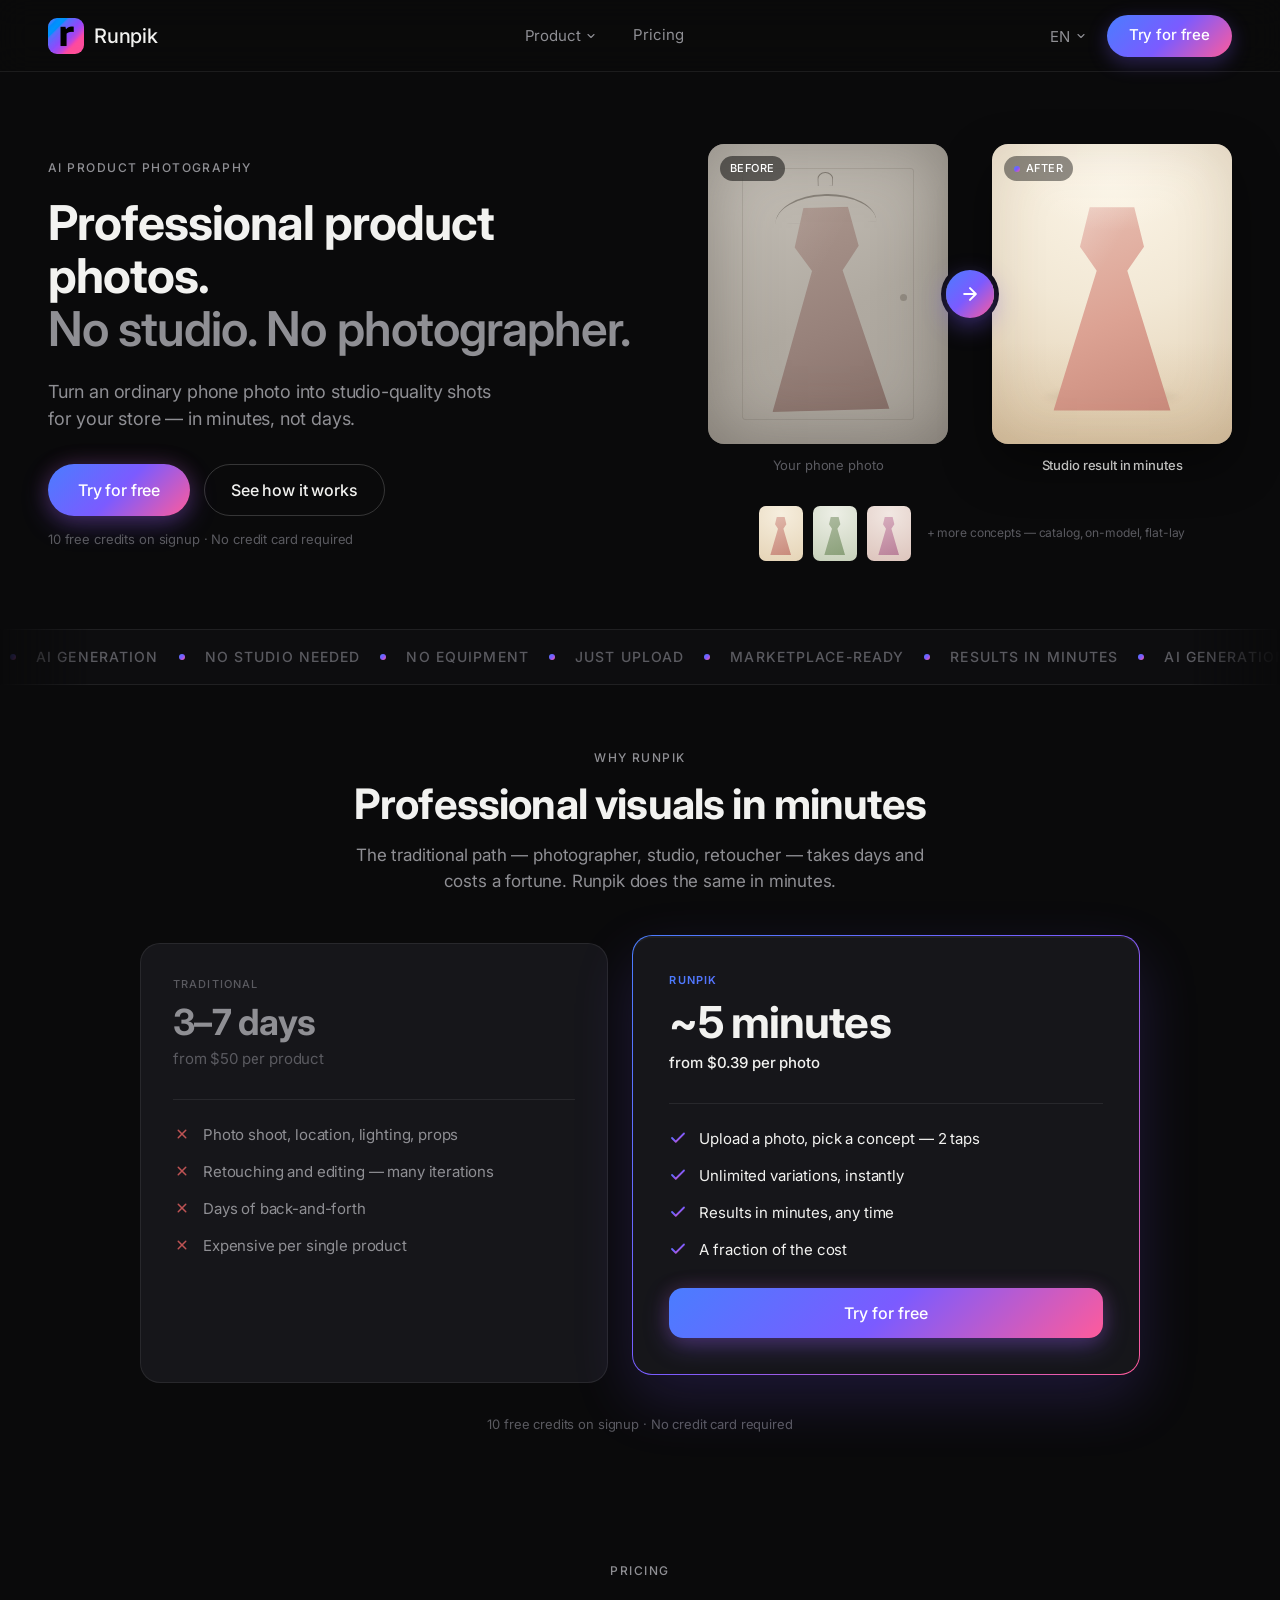
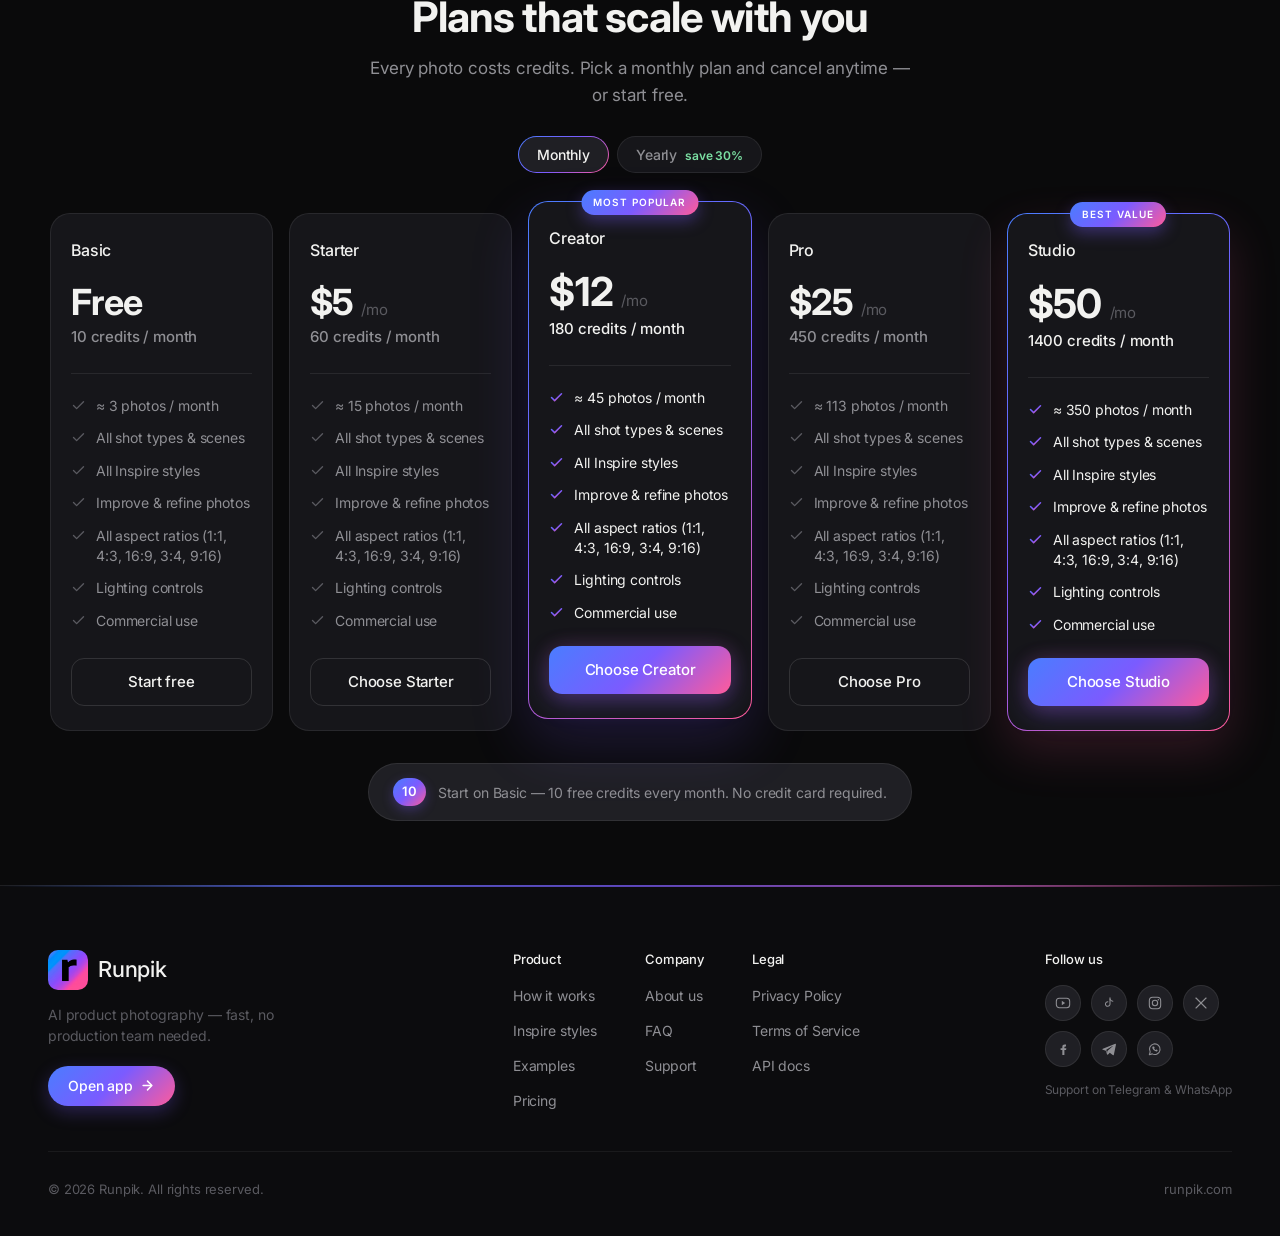
==== commit c6df54bc: "feat(pricing): live subscription plans on landing + fix hero free-credits Replace the stale static c" ====
--- a/index.html
+++ b/index.html
@@ -90,7 +90,7 @@
           <a class="btn-grad lg" href="https://app.runpik.com" target="_blank" rel="noopener" data-i18n="hero.try">Try for free</a>
           <a class="btn-ghost" href="#how-it-works" data-i18n="hero.how">See how it works</a>
         </div>
-        <div class="reassure" data-i18n="hero.reassure">6 free credits on signup · No credit card required</div>
+        <div class="reassure" data-i18n="hero.reassure">10 free credits on signup · No credit card required</div>
       </div>
 
       <div class="hero-visual">
@@ -220,22 +220,26 @@
         </div>
       </div>
 
-      <div class="cmp-reassure" data-i18n="hero.reassure">6 free credits on signup · No credit card required</div>
+      <div class="cmp-reassure" data-i18n="hero.reassure">10 free credits on signup · No credit card required</div>
     </div>
   </section>
 
-  <!-- ===================== PRICING (static — 4 credit packs) ===================== -->
+  <!-- ===================== PRICING (dynamic — live plans from backend) ===================== -->
   <section class="pricing" id="pricing">
     <div class="pricing-inner">
       <div class="sec-head">
         <div class="eyebrow" data-px="eyebrow">Pricing</div>
-        <h2 class="h" data-px="headline">Simple credit-based pricing</h2>
+        <h2 class="h" data-px="headline">Plans that scale with you</h2>
         <p class="s" data-px="sub"></p>
+      </div>
+      <div class="billtoggle" data-px="toggle" role="group" aria-label="Billing period">
+        <button type="button" data-period="monthly" data-px="monthly" class="active">Monthly</button>
+        <button type="button" data-period="yearly" data-px="yearly">Yearly</button>
       </div>
       <div class="pcards" data-px="cards"></div>
       <div class="freewrap">
         <div class="freebar">
-          <span class="plus">+3</span>
+          <span class="plus">10</span>
           <span class="ftext" data-px="free"></span>
         </div>
       </div>
@@ -328,7 +332,7 @@
         'hero.h2': 'No studio. No photographer.',
         'hero.sub': 'Turn an ordinary phone photo into studio-quality shots for your store — in minutes, not days.',
         'hero.try': 'Try for free', 'hero.how': 'See how it works',
-        'hero.reassure': '6 free credits on signup · No credit card required',
+        'hero.reassure': '10 free credits on signup · No credit card required',
         'ba.before': 'BEFORE', 'ba.after': 'AFTER',
         'ba.beforecap': 'Your phone photo', 'ba.aftercap': 'Studio result in minutes',
         'concepts.more': '+ more concepts — catalog, on-model, flat-lay',
@@ -374,7 +378,7 @@
         'hero.h2': 'Без студии. Без фотографа.',
         'hero.sub': 'Превратите обычное фото с телефона в студийные кадры для вашего магазина — за минуты, а не дни.',
         'hero.try': 'Попробовать бесплатно', 'hero.how': 'Как это работает',
-        'hero.reassure': '6 бесплатных кредитов при регистрации · Без карты',
+        'hero.reassure': '10 бесплатных кредитов при регистрации · Без карты',
         'ba.before': 'ДО', 'ba.after': 'ПОСЛЕ',
         'ba.beforecap': 'Ваше фото с телефона', 'ba.aftercap': 'Студийный результат за минуты',
         'concepts.more': '+ ещё концепты — каталог, на модели, flat-lay',
@@ -420,7 +424,7 @@
         'hero.h2': 'Առանց ստուդիայի։ Առանց լուսանկարչի։',
         'hero.sub': 'Վերածեք հեռախոսով արված սովորական լուսանկարը ստուդիական որակի կադրերի՝ ձեր խանութի համար, րոպեների, ոչ թե օրերի ընթացքում։',
         'hero.try': 'Փորձել անվճար', 'hero.how': 'Տեսնել՝ ինչպես է աշխատում',
-        'hero.reassure': '6 անվճար կրեդիտ գրանցման ժամանակ · Քարտ պետք չէ',
+        'hero.reassure': '10 անվճար կրեդիտ գրանցման ժամանակ · Քարտ պետք չէ',
         'ba.before': 'ՄԻՆՉ', 'ba.after': 'ՀԵՏՈ',
         'ba.beforecap': 'Ձեր հեռախոսի լուսանկարը', 'ba.aftercap': 'Ստուդիական արդյունք՝ րոպեների ընթացքում',
         'concepts.more': '+ այլ կոնցեպտներ՝ կատալոգ, մոդելի վրա, flat-lay',
@@ -952,53 +956,65 @@
       load(curLang);
     })();
 
-    // ===== Pricing (static, 4 credit packs) — placeholder numbers =====
-    // Hardcoded tiers; localized en/ru/hy; re-renders on language change.
-    // Replace TIERS numbers when real pricing is available.
+    // ===== Pricing (dynamic — live plans from backend) =====
+    // Plans + prices come from Supabase (subscription_plans + nested
+    // subscription_skus, anon-readable). "≈ N photos" is computed from the
+    // default gem's credit_generate (GET /gems). Re-renders on language and
+    // billing-period change. Falls back to a baked snapshot if the network
+    // fails, so the section never renders empty.
     (function () {
+      var SUPA = 'https://wnbtsqfdlbjwtetppdng.supabase.co';
+      // Public anon key — safe to expose in client code; reads are RLS-gated.
+      var ANON = 'eyJhbGciOiJIUzI1NiIsInR5cCI6IkpXVCJ9.eyJpc3MiOiJzdXBhYmFzZSIsInJlZiI6InduYnRzcWZkbGJqd3RldHBwZG5nIiwicm9sZSI6ImFub24iLCJpYXQiOjE3NzgxNDQwMDAsImV4cCI6MjA5MzcyMDAwMH0.7mvR-FGSAzTZGRUzcz0tkGmNxWX3uwDxhtejrcwxxPM';
+      var PLANS_API = SUPA + '/rest/v1/subscription_plans?select=code,title,credits_monthly,is_popular,highlight,badge,features,sort_order,subscription_skus(period,price_display,is_active)&is_active=eq.true&order=sort_order';
+      var GEMS_API = 'https://wnbtsqfdlbjwtetppdng.functions.supabase.co/gems';
+
       var PX = {
         eyebrow: { en: 'Pricing', ru: 'Цены', hy: 'Գներ' },
-        headline: { en: 'Simple credit-based pricing', ru: 'Простые цены на кредиты', hy: 'Պարզ՝ կրեդիտների վրա հիմնված գներ' },
+        headline: { en: 'Plans that scale with you', ru: 'Тарифы, что растут вместе с вами', hy: 'Սակագներ, որ աճում են ձեզ հետ' },
         sub: {
-          en: '1 credit = 1 studio-quality photo. Buy what you need, no subscription.',
-          ru: '1 кредит = 1 студийное фото. Покупайте сколько нужно, без подписки.',
-          hy: '1 կրեդիտ = 1 ստուդիական լուսանկար։ Գնեք այնքան, որքան պետք է, առանց բաժանորդագրության։'
+          en: 'Every photo costs credits. Pick a monthly plan and cancel anytime — or start free.',
+          ru: 'Каждое фото стоит кредиты. Выберите тариф и отменяйте в любой момент — или начните бесплатно.',
+          hy: 'Յուրաքանչյուր լուսանկար արժե կրեդիտներ։ Ընտրեք սակագինը և չեղարկեք ցանկացած պահի՝ կամ սկսեք անվճար։'
         },
-        pack: { en: '/pack', ru: '/пакет', hy: '/փաթեթ' },
-        credits: { en: 'credits', ru: 'кредитов', hy: 'կրեդիտ' },
-        perPhoto: { en: 'per photo', ru: 'за фото', hy: 'մեկ լուսանկարի համար' },
-        bestValue: { en: 'best value', ru: 'выгоднее всего', hy: 'լավագույն արժեք' },
-        popular: { en: 'Popular', ru: 'Популярный', hy: 'Հանրաճանաչ' },
+        monthly: { en: 'Monthly', ru: 'Помесячно', hy: 'Ամսական' },
+        yearly: { en: 'Yearly', ru: 'На год', hy: 'Տարեկան' },
+        save: { en: 'save 30%', ru: '−30%', hy: '−30%' },
+        perMo: { en: '/mo', ru: '/мес', hy: '/ամիս' },
+        perYr: { en: '/yr', ru: '/год', hy: '/տարի' },
+        freePrice: { en: 'Free', ru: 'Бесплатно', hy: 'Անվճար' },
+        creditsMo: { en: 'credits / month', ru: 'кредитов / месяц', hy: 'կրեդիտ / ամիս' },
+        photosMo: { en: '≈ {n} photos / month', ru: '≈ {n} фото / месяц', hy: '≈ {n} լուսանկար / ամիս' },
+        billedYr: { en: '≈ {p}/mo billed yearly', ru: '≈ {p}/мес при оплате за год', hy: '≈ {p}/ամիս տարեկան վճարմամբ' },
         choose: { en: 'Choose', ru: 'Выбрать', hy: 'Ընտրել' },
+        startFree: { en: 'Start free', ru: 'Начать бесплатно', hy: 'Սկսել անվճար' },
         free: {
-          en: '3 free credits on signup — enough to test. No credit card required.',
-          ru: '3 бесплатных кредита при регистрации — хватит на тест. Без карты.',
-          hy: '3 անվճար կրեդիտ գրանցման ժամանակ՝ բավական է փորձելու համար։ Քարտ պետք չէ։'
+          en: 'Start on Basic — {n} free credits every month. No credit card required.',
+          ru: 'Начните с Basic — {n} бесплатных кредитов каждый месяц. Без карты.',
+          hy: 'Սկսեք Basic-ով — {n} անվճար կրեդիտ ամեն ամիս։ Քարտ պետք չէ։'
         }
       };
-      var F = {
-        photos: { en: '{n} studio photos', ru: '{n} студийных фото', hy: '{n} ստուդիական լուսանկար' },
-        concepts: { en: 'All concepts & styles', ru: 'Все концепты и стили', hy: 'Բոլոր կոնցեպտներն ու ոճերը' },
-        markets: { en: 'All marketplaces', ru: 'Все маркетплейсы', hy: 'Բոլոր մարկետփլեյսները' },
-        fullres: { en: 'Download in full resolution', ru: 'Скачивание в полном разрешении', hy: 'Ներբեռնում լրիվ լուծաչափով' },
-        priority: { en: 'Priority generation', ru: 'Приоритетная генерация', hy: 'Առաջնահերթ գեներացիա' },
-        early: { en: 'Early access to new styles', ru: 'Ранний доступ к новым стилям', hy: 'Վաղ հասանելիություն նոր ոճերին' },
-        support: { en: 'Dedicated support', ru: 'Персональная поддержка', hy: 'Անհատական աջակցություն' }
-      };
-      var TIERS = [
-        { name: 'Starter', price: '$9', credits: 50, unit: '~$0.18', popular: false,
-          tag: { en: 'For trying it out', ru: 'Чтобы попробовать', hy: 'Փորձելու համար' },
-          featKeys: ['concepts', 'markets', 'fullres'] },
-        { name: 'Pro', price: '$29', credits: 200, unit: '~$0.14', popular: true, badge: true, bestValue: true,
-          tag: { en: 'For active sellers', ru: 'Для активных продавцов', hy: 'Ակտիվ վաճառողների համար' },
-          featKeys: ['concepts', 'markets', 'priority', 'fullres'] },
-        { name: 'Studio', price: '$79', credits: 600, unit: '~$0.13', popular: false,
-          tag: { en: 'For high volume', ru: 'Для больших объёмов', hy: 'Մեծ ծավալների համար' },
-          featKeys: ['concepts', 'markets', 'priority', 'early'] },
-        { name: 'Business', price: '$149', credits: 1500, unit: '~$0.10', popular: false,
-          tag: { en: 'For teams & agencies', ru: 'Для команд и агентств', hy: 'Թիմերի և գործակալությունների համար' },
-          featKeys: ['concepts', 'markets', 'priority', 'early', 'support'] }
+
+      // Honest shared feature list — mirrors the backend seed (Variant A).
+      var FEAT = [
+        { label: { en: 'All shot types & scenes', ru: 'Все типы кадров и сцены' } },
+        { label: { en: 'All Inspire styles', ru: 'Все стили Inspire' } },
+        { label: { en: 'Improve & refine photos', ru: 'Улучшение и доработка фото' } },
+        { label: { en: 'All aspect ratios (1:1, 4:3, 16:9, 3:4, 9:16)', ru: 'Все форматы кадра (1:1, 4:3, 16:9, 3:4, 9:16)' } },
+        { label: { en: 'Lighting controls', ru: 'Управление освещением' } },
+        { label: { en: 'Commercial use', ru: 'Коммерческое использование' } }
       ];
+      // Baked fallback (mirrors backend seed) — used only if the live fetch fails.
+      var FALLBACK = [
+        { code: 'free', title: { en: 'Basic' }, credits_monthly: 10, is_popular: false, highlight: null, badge: null, features: FEAT, subscription_skus: [] },
+        { code: 'starter', title: { en: 'Starter' }, credits_monthly: 60, is_popular: false, highlight: null, badge: null, features: FEAT, subscription_skus: [{ period: 'monthly', is_active: true, price_display: '$5/mo' }, { period: 'yearly', is_active: true, price_display: '$42/yr' }] },
+        { code: 'creator', title: { en: 'Creator' }, credits_monthly: 180, is_popular: true, highlight: 'popular', badge: { en: 'Most popular', ru: 'Популярный' }, features: FEAT, subscription_skus: [{ period: 'monthly', is_active: true, price_display: '$12/mo' }, { period: 'yearly', is_active: true, price_display: '$99/yr' }] },
+        { code: 'pro', title: { en: 'Pro' }, credits_monthly: 450, is_popular: false, highlight: null, badge: null, features: FEAT, subscription_skus: [{ period: 'monthly', is_active: true, price_display: '$25/mo' }, { period: 'yearly', is_active: true, price_display: '$210/yr' }] },
+        { code: 'studio', title: { en: 'Studio' }, credits_monthly: 1400, is_popular: false, highlight: 'flagship', badge: { en: 'Best value', ru: 'Выгоднее всего' }, features: FEAT, subscription_skus: [{ period: 'monthly', is_active: true, price_display: '$50/mo' }, { period: 'yearly', is_active: true, price_display: '$420/yr' }] }
+      ];
+
+      var state = { plans: null, gen: 4, period: 'monthly' };
+
       var CK = '<svg width="16" height="16" viewBox="0 0 24 24" fill="none" stroke="currentColor" stroke-width="2.2" stroke-linecap="round" stroke-linejoin="round"><path d="M20 6 9 17l-5-5"/></svg>';
       var CG = '<svg width="16" height="16" viewBox="0 0 24 24" fill="none" stroke="url(#cg)" stroke-width="2.4" stroke-linecap="round" stroke-linejoin="round"><path d="M20 6 9 17l-5-5"/></svg>';
 
@@ -1006,9 +1022,18 @@
       function el(tag, cls) { var e = document.createElement(tag); if (cls) e.className = cls; return e; }
       function setText(sel, t) { var e = document.querySelector(sel); if (e) e.textContent = t; }
 
-      function featRow(text, popular) {
+      function skuFor(plan, period) {
+        var s = (plan.subscription_skus || []).filter(function (x) { return x.is_active && x.period === period; });
+        return s.length ? s[0] : null;
+      }
+      function priceParts(display) {
+        var main = String(display).split('/')[0].trim();
+        var num = parseFloat(main.replace(/[^0-9.]/g, ''));
+        return { main: main, num: isNaN(num) ? null : num };
+      }
+      function featRow(text, hot) {
         var pf = el('div', 'pf');
-        var ci = el('span', 'ci'); ci.innerHTML = popular ? CG : CK;
+        var ci = el('span', 'ci'); ci.innerHTML = hot ? CG : CK;
         var ct = el('span', 'ct'); ct.textContent = text;
         pf.appendChild(ci); pf.appendChild(ct);
         return pf;
@@ -1018,33 +1043,104 @@
         setText('[data-px="eyebrow"]', L(PX.eyebrow));
         setText('[data-px="headline"]', L(PX.headline));
         setText('[data-px="sub"]', L(PX.sub));
-        setText('[data-px="free"]', L(PX.free));
+
+        var mBtn = document.querySelector('[data-px="monthly"]');
+        var yBtn = document.querySelector('[data-px="yearly"]');
+        if (mBtn) mBtn.textContent = L(PX.monthly);
+        if (yBtn) yBtn.innerHTML = L(PX.yearly) + ' <span class="save">' + L(PX.save) + '</span>';
+        document.querySelectorAll('[data-px="toggle"] button').forEach(function (b) {
+          b.classList.toggle('active', b.dataset.period === state.period);
+        });
+
+        var plans = state.plans || FALLBACK;
+        var gen = state.gen || 4;
         var wrap = document.querySelector('[data-px="cards"]');
         if (!wrap) return;
         wrap.innerHTML = '';
-        TIERS.forEach(function (t) {
-          var card = el('div', 'pcard ' + (t.popular ? 'popular' : 'plain'));
-          if (t.badge) { var b = el('div', 'badge'); b.textContent = L(PX.popular); card.appendChild(b); }
-          var nm = el('div', 'pname'); nm.textContent = t.name; card.appendChild(nm);
-          var tag = el('div', 'ptag'); tag.textContent = L(t.tag); card.appendChild(tag);
-          var price = el('div', 'price'); price.innerHTML = t.price + ' <span class="per">' + L(PX.pack) + '</span>'; card.appendChild(price);
-          var cr = el('div', 'credits'); cr.textContent = t.credits + ' ' + L(PX.credits); card.appendChild(cr);
-          var unit = el('div', 'unit');
-          unit.innerHTML = t.unit + ' ' + L(PX.perPhoto) + (t.bestValue ? ' · <span class="bv">' + L(PX.bestValue) + '</span>' : '');
-          card.appendChild(unit);
+
+        var freeCredits = null;
+        plans.forEach(function (p) {
+          var isFree = p.code === 'free' || !(p.subscription_skus && p.subscription_skus.length);
+          var hot = !!p.highlight;
+          var card = el('div', 'pcard ' + (hot ? 'popular' : 'plain') + (p.is_popular ? ' lift' : '') + (p.highlight === 'flagship' ? ' flagship' : ''));
+          if (p.badge) { var bg = el('div', 'badge'); bg.textContent = L(p.badge); card.appendChild(bg); }
+
+          var nm = el('div', 'pname'); nm.textContent = L(p.title); card.appendChild(nm);
+
+          var price = el('div', 'price');
+          if (isFree) {
+            if (p.code === 'free') freeCredits = p.credits_monthly;
+            price.textContent = L(PX.freePrice);
+          } else {
+            var sku = skuFor(p, state.period);
+            if (sku) {
+              var pp = priceParts(sku.price_display);
+              var per = state.period === 'monthly' ? L(PX.perMo) : L(PX.perYr);
+              price.innerHTML = pp.main + ' <span class="per">' + per + '</span>';
+            } else {
+              price.textContent = '—';
+            }
+          }
+          card.appendChild(price);
+
+          if (!isFree && state.period === 'yearly') {
+            var ysku = skuFor(p, 'yearly');
+            if (ysku) {
+              var yp = priceParts(ysku.price_display);
+              if (yp.num != null) {
+                var mo = yp.num / 12;
+                var moStr = '$' + (mo >= 10 ? Math.round(mo) : mo.toFixed(1));
+                var pe = el('div', 'peryr'); pe.textContent = L(PX.billedYr).replace('{p}', moStr);
+                card.appendChild(pe);
+              }
+            }
+          }
+
+          var cr = el('div', 'credits'); cr.textContent = p.credits_monthly + ' ' + L(PX.creditsMo); card.appendChild(cr);
+
           card.appendChild(el('div', 'card-div'));
+
           var feats = el('div', 'pfeats');
-          feats.appendChild(featRow(L(F.photos).replace('{n}', t.credits), t.popular));
-          t.featKeys.forEach(function (k) { feats.appendChild(featRow(L(F[k]), t.popular)); });
+          var photos = Math.max(1, Math.round(p.credits_monthly / gen));
+          feats.appendChild(featRow(L(PX.photosMo).replace('{n}', photos), hot));
+          (p.features || []).forEach(function (f) { if (f.included !== false) feats.appendChild(featRow(L(f.label), hot)); });
           card.appendChild(feats);
-          var cta = el('a', 'cta ' + (t.popular ? 'grad' : 'outline'));
-          cta.href = 'https://app.runpik.com'; cta.target = '_blank'; cta.rel = 'noopener'; cta.textContent = L(PX.choose) + ' ' + t.name;
+
+          var cta = el('a', 'cta ' + (hot ? 'grad' : 'outline'));
+          cta.href = 'https://app.runpik.com'; cta.target = '_blank'; cta.rel = 'noopener';
+          cta.textContent = isFree ? L(PX.startFree) : (L(PX.choose) + ' ' + L(p.title));
           card.appendChild(cta);
+
           wrap.appendChild(card);
         });
-      }
+
+        var fc = freeCredits != null ? freeCredits : 10;
+        var plus = document.querySelector('.freebar .plus');
+        var fb = document.querySelector('[data-px="free"]');
+        if (plus) plus.textContent = fc;
+        if (fb) fb.textContent = L(PX.free).replace('{n}', fc);
+      }
+
       pricingRender = render;
+
+      document.querySelectorAll('[data-px="toggle"] button').forEach(function (btn) {
+        btn.addEventListener('click', function () { state.period = btn.dataset.period; render(); });
+      });
+
+      // Paint immediately with the fallback, then hydrate from the network.
       render();
+      Promise.all([
+        fetch(PLANS_API, { headers: { apikey: ANON, Authorization: 'Bearer ' + ANON, Accept: 'application/json' } }).then(function (r) { return r.ok ? r.json() : null; }).catch(function () { return null; }),
+        fetch(GEMS_API, { headers: { Accept: 'application/json' } }).then(function (r) { return r.ok ? r.json() : null; }).catch(function () { return null; })
+      ]).then(function (res) {
+        var plans = res[0], gems = res[1];
+        if (plans && plans.length) state.plans = plans;
+        if (gems && gems.gems && gems.gems.length) {
+          var costs = gems.gems.map(function (g) { return g.credit_generate; }).filter(function (n) { return typeof n === 'number' && n > 0; });
+          if (costs.length) state.gen = Math.min.apply(null, costs);
+        }
+        render();
+      });
     })();
   </script>
 
--- a/landing.css
+++ b/landing.css
@@ -597,12 +597,19 @@
 .pricing .sec-head { display: flex; flex-direction: column; align-items: center; text-align: center; }
 .pricing .sec-head .h { margin-top: 14px; font-size: 42px; font-weight: 700; letter-spacing: -0.02em; color: var(--ink); line-height: 1.08; }
 .pricing .sec-head .s { margin-top: 16px; max-width: 560px; font-size: 17px; line-height: 1.55; color: var(--ink2); letter-spacing: -0.01em; }
-
-.pcards { margin-top: 48px; display: grid; grid-template-columns: repeat(4, 1fr); gap: 20px; align-items: stretch; }
-.pcard { position: relative; display: flex; flex-direction: column; background: var(--surface); border-radius: 20px; padding: 28px; }
+.pricing .billtoggle { margin-top: 28px; display: flex; justify-content: center; gap: 8px; }
+.pricing .billtoggle button { background: var(--surface); border: 0.5px solid var(--line); color: var(--ink2); padding: 9px 18px; border-radius: 999px; cursor: pointer; font-family: inherit; font-size: 14px; font-weight: 500; letter-spacing: -0.01em; transition: color .16s ease, border-color .16s ease; }
+.pricing .billtoggle button:hover { color: var(--ink); border-color: var(--line-2); }
+.pricing .billtoggle button.active { color: var(--ink); background: linear-gradient(var(--surface-2), var(--surface-2)) padding-box, var(--grad) border-box; border: 1px solid transparent; }
+.pricing .billtoggle .save { color: #7BE0A3; font-weight: 600; font-size: 12px; margin-left: 4px; }
+
+.pcards { margin-top: 40px; display: grid; grid-template-columns: repeat(5, 1fr); gap: 16px; align-items: stretch; }
+.pcard { position: relative; display: flex; flex-direction: column; background: var(--surface); border-radius: 20px; padding: 24px 20px; }
 .pcard.plain { border: 0.5px solid var(--line); }
 .pcard.popular { background: linear-gradient(var(--surface), var(--surface)) padding-box, var(--grad) border-box; border: 1px solid transparent; box-shadow: 0 24px 60px rgba(123, 91, 255, 0.18); }
-.pcards .pcard.popular { transform: translateY(-12px); }
+.pcard.flagship { background: linear-gradient(var(--surface), var(--surface)) padding-box, var(--grad) border-box; border: 1px solid transparent; box-shadow: 0 20px 50px rgba(255, 91, 155, 0.16); }
+.pcards .pcard.lift { transform: translateY(-12px); }
+.peryr { margin-top: 4px; font-size: 12px; color: var(--ink3); letter-spacing: -0.01em; }
 .pname { font-size: 16px; font-weight: 500; color: var(--ink); letter-spacing: -0.01em; }
 .ptag { margin-top: 6px; font-size: 13px; letter-spacing: -0.01em; }
 .pcard.plain .ptag { color: var(--ink3); }
@@ -636,9 +643,12 @@
 .freebar .plus { font-size: 13px; font-weight: 600; color: #fff; background: var(--grad); padding: 4px 9px; border-radius: 999px; letter-spacing: -0.01em; box-shadow: 0 4px 12px rgba(123, 91, 255, 0.3); flex-shrink: 0; }
 .freebar .ftext { font-size: 14px; color: var(--ink2); letter-spacing: -0.01em; }
 
-@media (max-width: 1100px) {
+@media (max-width: 1180px) {
+  .pcards { grid-template-columns: repeat(3, 1fr); }
+  .pcards .pcard.lift { transform: none; }
+}
+@media (max-width: 760px) {
   .pcards { grid-template-columns: repeat(2, 1fr); }
-  .pcards .pcard.popular { transform: none; }
 }
 @media (max-width: 1000px) {
   .pricing { padding: 44px 20px; }
@@ -647,7 +657,7 @@
 }
 @media (max-width: 560px) {
   .pcards { grid-template-columns: 1fr; gap: 16px; }
-  .pcards .pcard.popular { order: -1; }
+  .pcards .pcard.lift { order: -1; }
   .freebar { padding: 14px 20px; }
   .freebar .ftext { font-size: 13px; }
 }
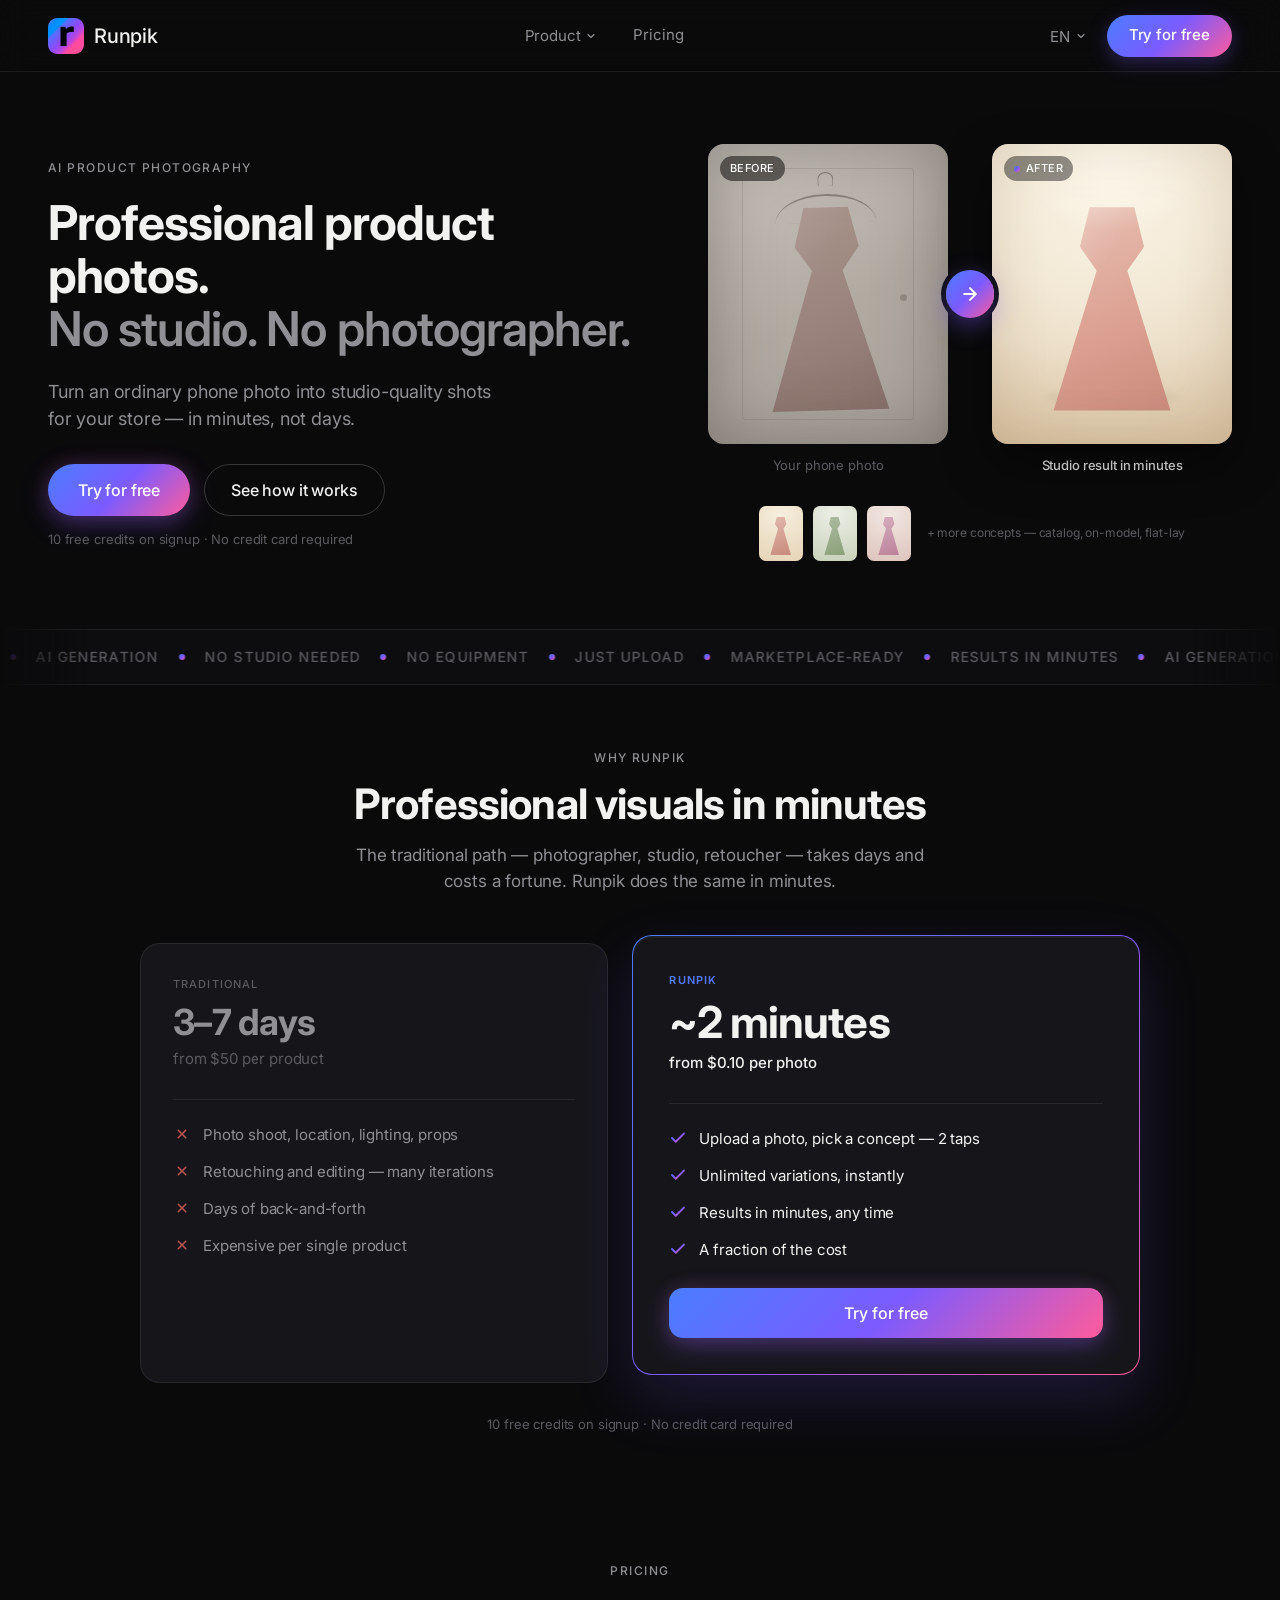
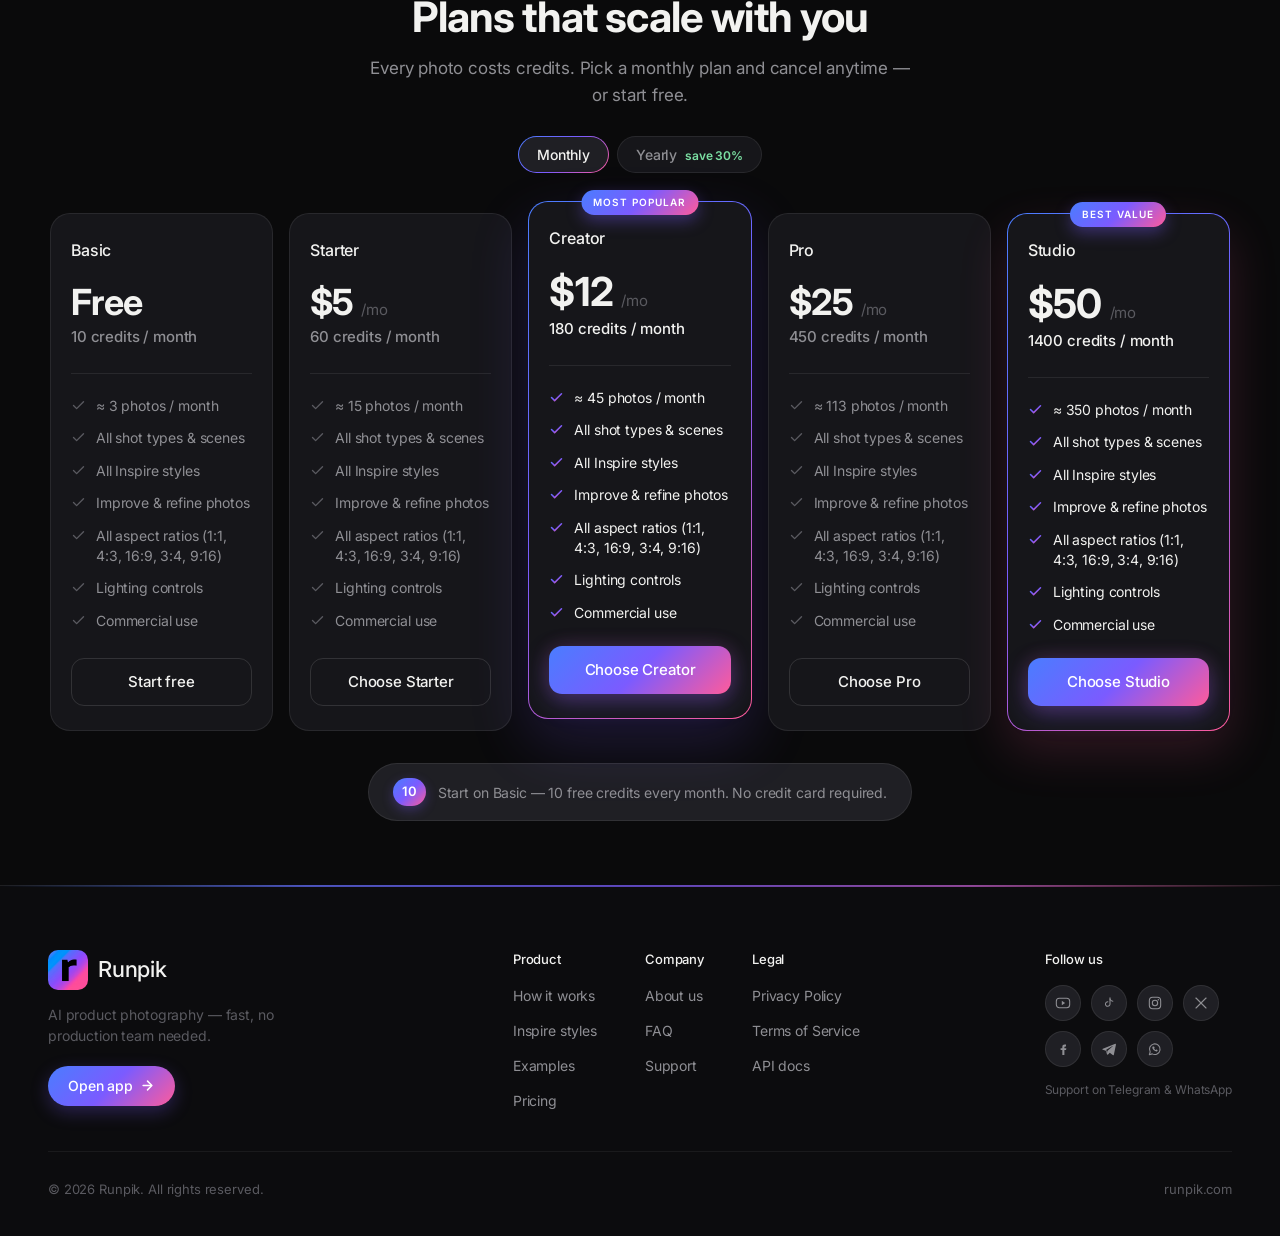
==== commit 6c49c1e7: "fix(landing): dynamic cost-per-photo + ~2 min stat + mobile pricing order - 'Why Runpik' substat: re" ====
--- a/index.html
+++ b/index.html
@@ -207,8 +207,8 @@
 
         <div class="runpik">
           <div class="cmp-label">Runpik</div>
-          <div class="stat" data-i18n="cmp.runpik.stat">~5 minutes</div>
-          <div class="substat" data-i18n="cmp.runpik.substat">from $0.39 per photo</div>
+          <div class="stat" data-i18n="cmp.runpik.stat">~2 minutes</div>
+          <div class="substat" data-i18n="cmp.runpik.substat">from $0.10 per photo</div>
           <div class="card-div"></div>
           <div class="feats">
             <div class="feat"><span class="fi"><svg width="16" height="16" viewBox="0 0 24 24" fill="none" stroke="url(#cg)" stroke-width="2.4" stroke-linecap="round" stroke-linejoin="round"><path d="M20 6 9 17l-5-5"/></svg></span><span class="ft" data-i18n="cmp.runpik.f1">Upload a photo, pick a concept — 2 taps</span></div>
@@ -346,8 +346,8 @@
         'cmp.trad.f2': 'Retouching and editing — many iterations',
         'cmp.trad.f3': 'Days of back-and-forth',
         'cmp.trad.f4': 'Expensive per single product',
-        'cmp.runpik.stat': '~5 minutes',
-        'cmp.runpik.substat': 'from $0.39 per photo',
+        'cmp.runpik.stat': '~2 minutes',
+        'cmp.runpik.substat': 'from $0.10 per photo',
         'cmp.runpik.f1': 'Upload a photo, pick a concept — 2 taps',
         'cmp.runpik.f2': 'Unlimited variations, instantly',
         'cmp.runpik.f3': 'Results in minutes, any time',
@@ -392,8 +392,8 @@
         'cmp.trad.f2': 'Ретушь и правки — много итераций',
         'cmp.trad.f3': 'Дни переписки и согласований',
         'cmp.trad.f4': 'Дорого за каждый товар',
-        'cmp.runpik.stat': '~5 минут',
-        'cmp.runpik.substat': 'от $0.39 за фото',
+        'cmp.runpik.stat': '~2 минуты',
+        'cmp.runpik.substat': 'от $0.10 за фото',
         'cmp.runpik.f1': 'Загрузите фото, выберите концепт — 2 тапа',
         'cmp.runpik.f2': 'Безлимит вариаций, мгновенно',
         'cmp.runpik.f3': 'Результат за минуты, в любое время',
@@ -438,8 +438,8 @@
         'cmp.trad.f2': 'Ռետուշ և խմբագրում՝ բազմաթիվ կրկնություններ',
         'cmp.trad.f3': 'Օրերով նամակագրություն և համաձայնեցում',
         'cmp.trad.f4': 'Թանկ՝ յուրաքանչյուր ապրանքի համար',
-        'cmp.runpik.stat': '~5 րոպե',
-        'cmp.runpik.substat': '$0.39-ից մեկ լուսանկարի համար',
+        'cmp.runpik.stat': '~2 րոպե',
+        'cmp.runpik.substat': '$0.10-ից մեկ լուսանկարի համար',
         'cmp.runpik.f1': 'Վերբեռնեք լուսանկար, ընտրեք կոնցեպտ՝ 2 հպում',
         'cmp.runpik.f2': 'Անսահման տարբերակներ՝ ակնթարթորեն',
         'cmp.runpik.f3': 'Արդյունք րոպեների ընթացքում, ցանկացած ժամանակ',
@@ -986,6 +986,7 @@
         creditsMo: { en: 'credits / month', ru: 'кредитов / месяц', hy: 'կրեդիտ / ամիս' },
         photosMo: { en: '≈ {n} photos / month', ru: '≈ {n} фото / месяц', hy: '≈ {n} լուսանկար / ամիս' },
         billedYr: { en: '≈ {p}/mo billed yearly', ru: '≈ {p}/мес при оплате за год', hy: '≈ {p}/ամիս տարեկան վճարմամբ' },
+        fromPhoto: { en: 'from {p} per photo', ru: 'от {p} за фото', hy: '{p}-ից մեկ լուսանկարի համար' },
         choose: { en: 'Choose', ru: 'Выбрать', hy: 'Ընտրել' },
         startFree: { en: 'Start free', ru: 'Начать бесплатно', hy: 'Սկսել անվճար' },
         free: {
@@ -1031,6 +1032,23 @@
         var num = parseFloat(main.replace(/[^0-9.]/g, ''));
         return { main: main, num: isNaN(num) ? null : num };
       }
+      // Cheapest real cost per generated photo across all active plans/periods
+      // (monthly-equivalent price ÷ monthly credits × credits-per-photo).
+      function cheapestPerPhoto(plans, gen) {
+        var best = null;
+        plans.forEach(function (p) {
+          if (!p.credits_monthly) return;
+          (p.subscription_skus || []).forEach(function (s) {
+            if (!s.is_active) return;
+            var pp = priceParts(s.price_display);
+            if (pp.num == null) return;
+            var monthly = s.period === 'yearly' ? pp.num / 12 : pp.num;
+            var perPhoto = (monthly / p.credits_monthly) * gen;
+            if (best == null || perPhoto < best) best = perPhoto;
+          });
+        });
+        return best;
+      }
       function featRow(text, hot) {
         var pf = el('div', 'pf');
         var ci = el('span', 'ci'); ci.innerHTML = hot ? CG : CK;
@@ -1119,6 +1137,11 @@
         var fb = document.querySelector('[data-px="free"]');
         if (plus) plus.textContent = fc;
         if (fb) fb.textContent = L(PX.free).replace('{n}', fc);
+
+        // "Why Runpik" comparison: cheapest cost-per-photo, computed live.
+        var cpp = cheapestPerPhoto(plans, gen);
+        var sub = document.querySelector('[data-i18n="cmp.runpik.substat"]');
+        if (sub && cpp != null) sub.textContent = L(PX.fromPhoto).replace('{p}', '$' + cpp.toFixed(2));
       }
 
       pricingRender = render;
--- a/landing.css
+++ b/landing.css
@@ -657,7 +657,6 @@
 }
 @media (max-width: 560px) {
   .pcards { grid-template-columns: 1fr; gap: 16px; }
-  .pcards .pcard.lift { order: -1; }
   .freebar { padding: 14px 20px; }
   .freebar .ftext { font-size: 13px; }
 }
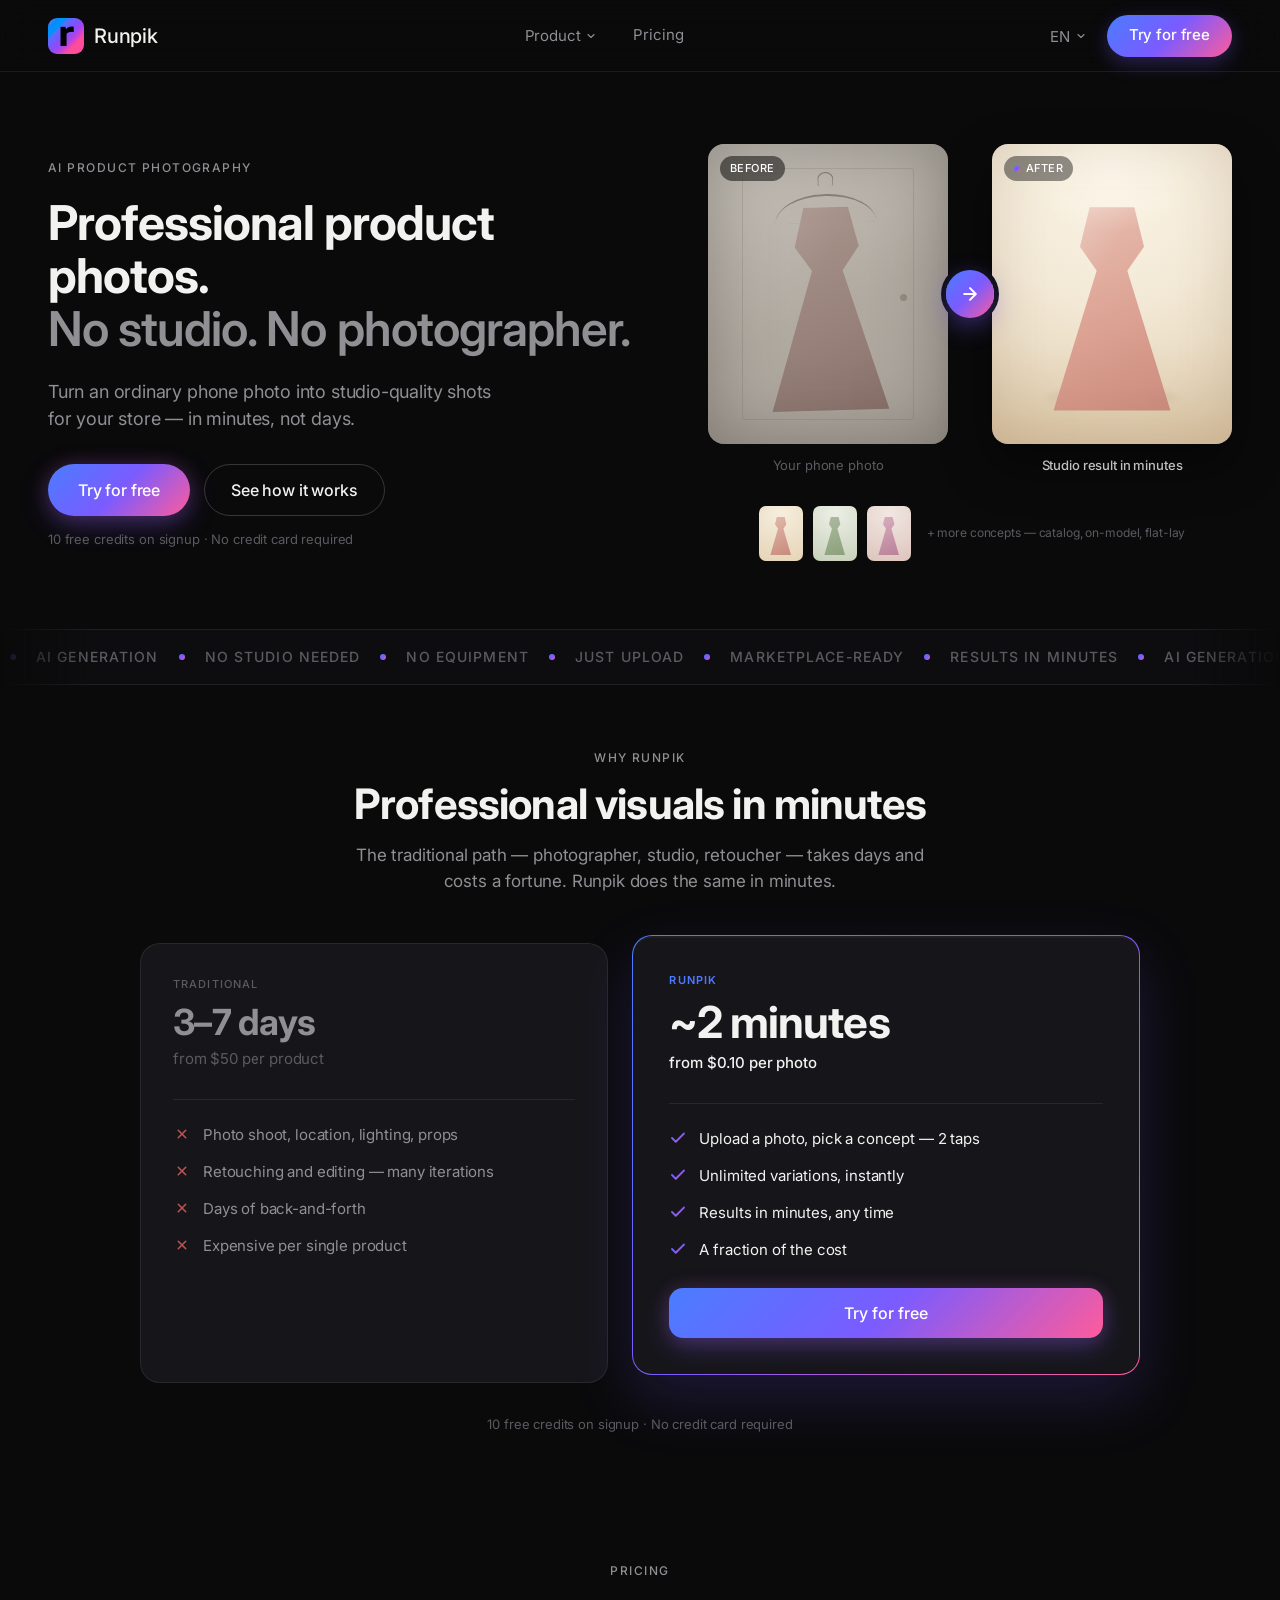
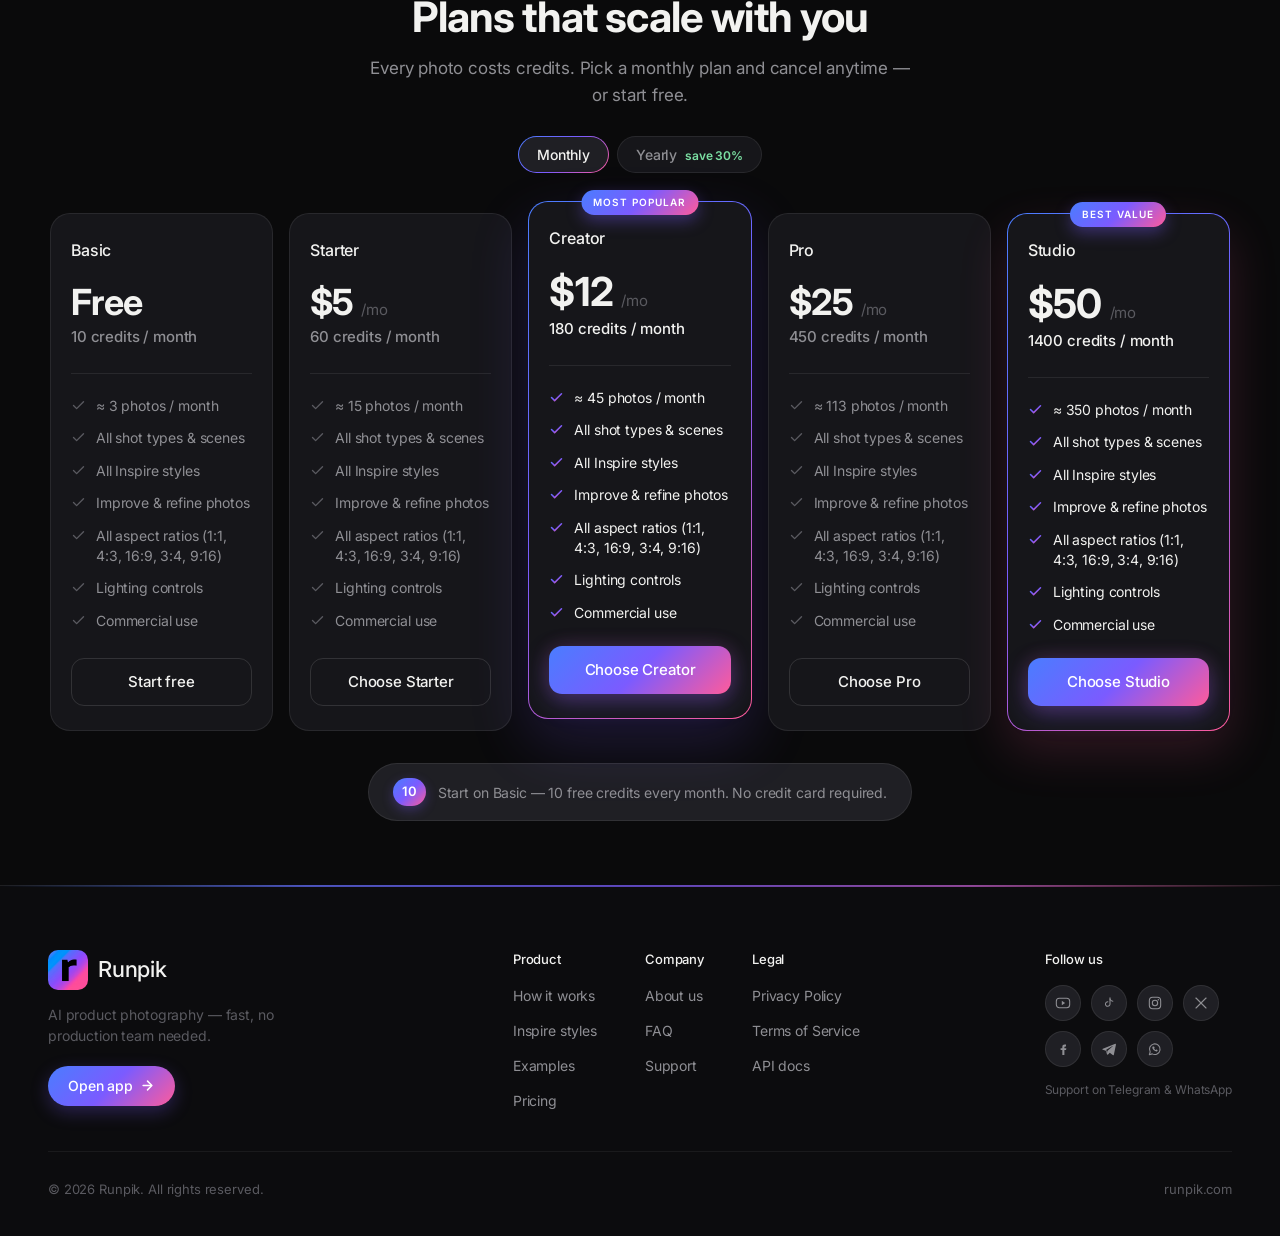
==== commit cb0cb8ca: "feat(i18n): hide Armenian (hy) from language picker for v1 Gate offered UI languages behind ENABLED_" ====
--- a/index.html
+++ b/index.html
@@ -312,6 +312,9 @@
     // Shared current locale + a hook so the API-driven How-it-works section
     // re-localizes when the language switches.
     var curLang = 'en';
+    // Languages offered in the UI picker. hy translations are kept in the
+    // I18N dict below but NOT exposed in v1 — re-enable by adding 'hy' here.
+    var ENABLED_LANGS = ['en', 'ru'];
     var hiwRender = null;
     var inspireLoad = null;
     var examplesLoad = null;
@@ -471,7 +474,7 @@
     }
 
     function setLang(lang) {
-      if (!I18N[lang]) lang = 'en';
+      if (!I18N[lang] || ENABLED_LANGS.indexOf(lang) === -1) lang = 'en';
       curLang = lang;
       document.querySelectorAll('[data-i18n]').forEach(function (el) {
         var k = el.getAttribute('data-i18n');
@@ -516,6 +519,7 @@
         document.addEventListener('click', function (e) { if (menu.classList.contains('open') && !menu.contains(e.target)) close(); });
         document.addEventListener('keydown', function (e) { if (e.key === 'Escape') close(); });
         menu.querySelectorAll('.lang-opt').forEach(function (opt) {
+          if (ENABLED_LANGS.indexOf(opt.getAttribute('data-lang')) === -1) { opt.style.display = 'none'; return; }
           opt.addEventListener('click', function () { setLang(opt.getAttribute('data-lang')); close(); });
         });
       }
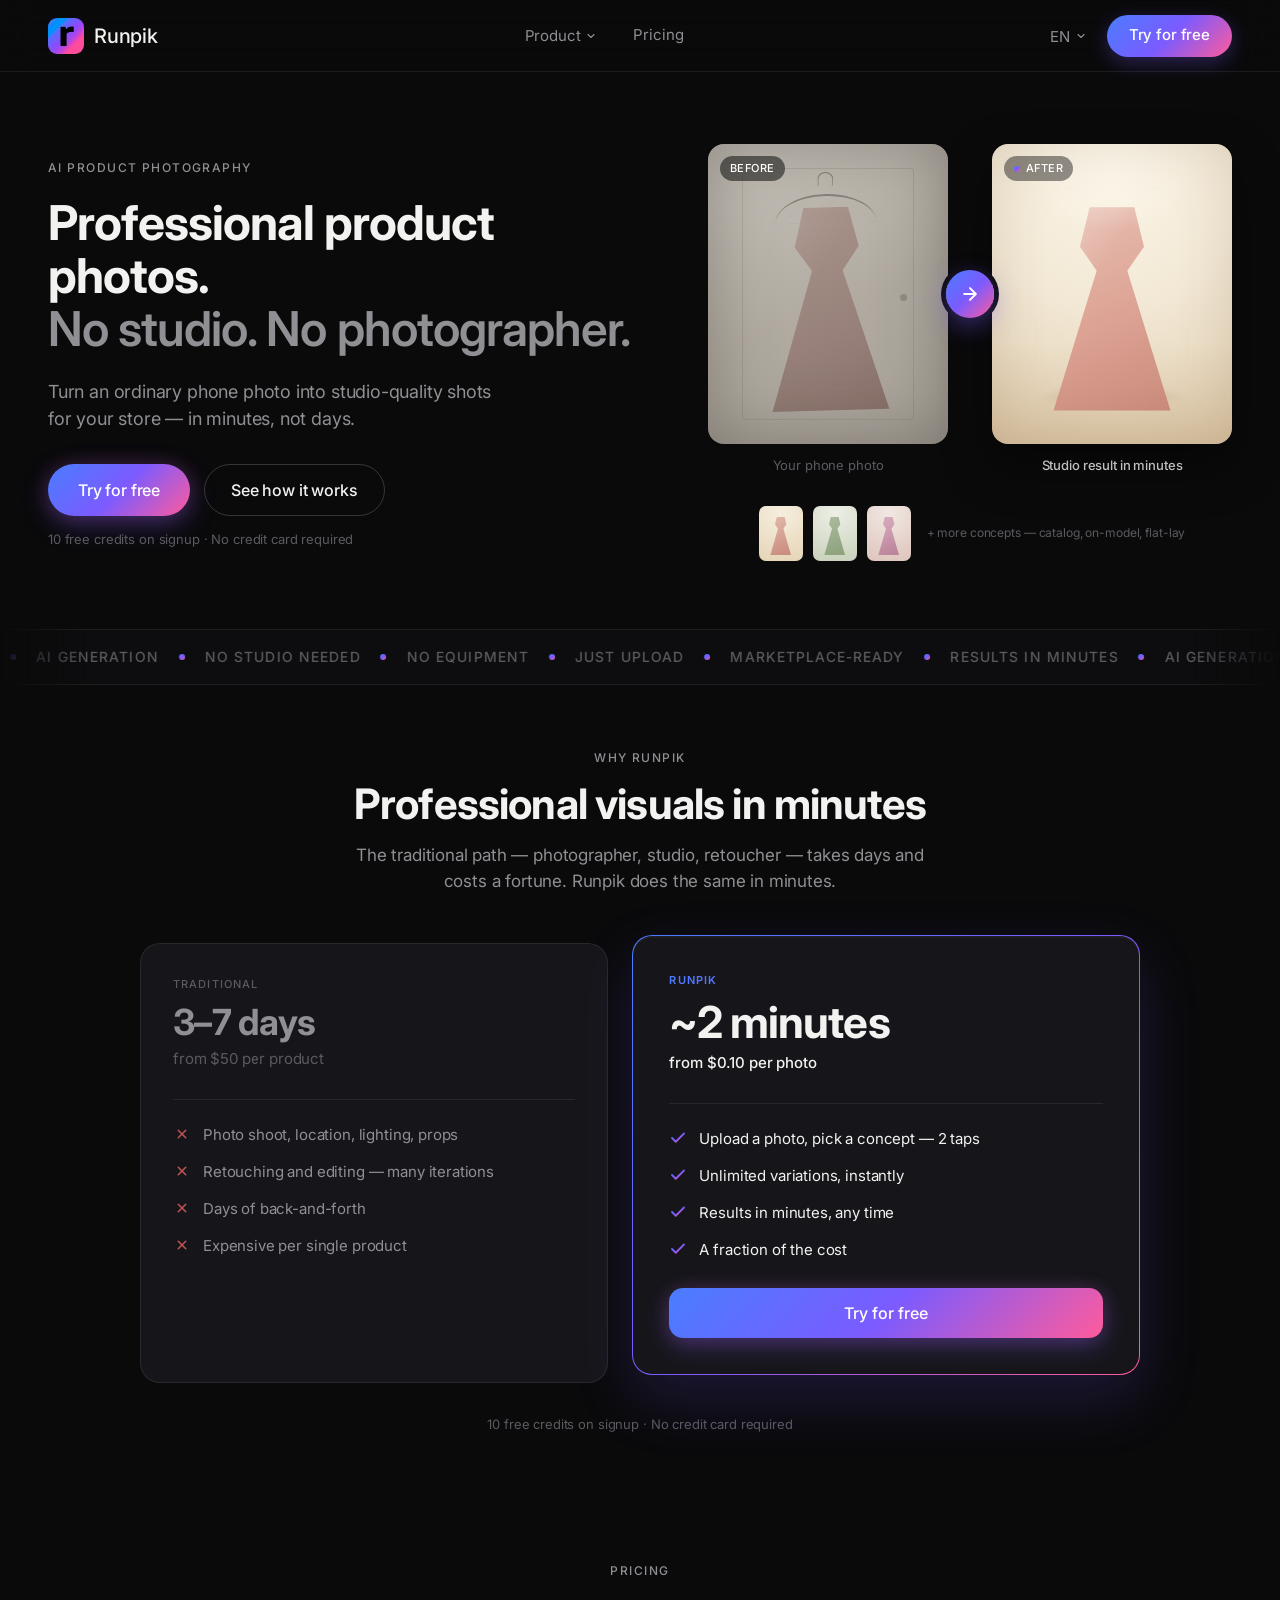
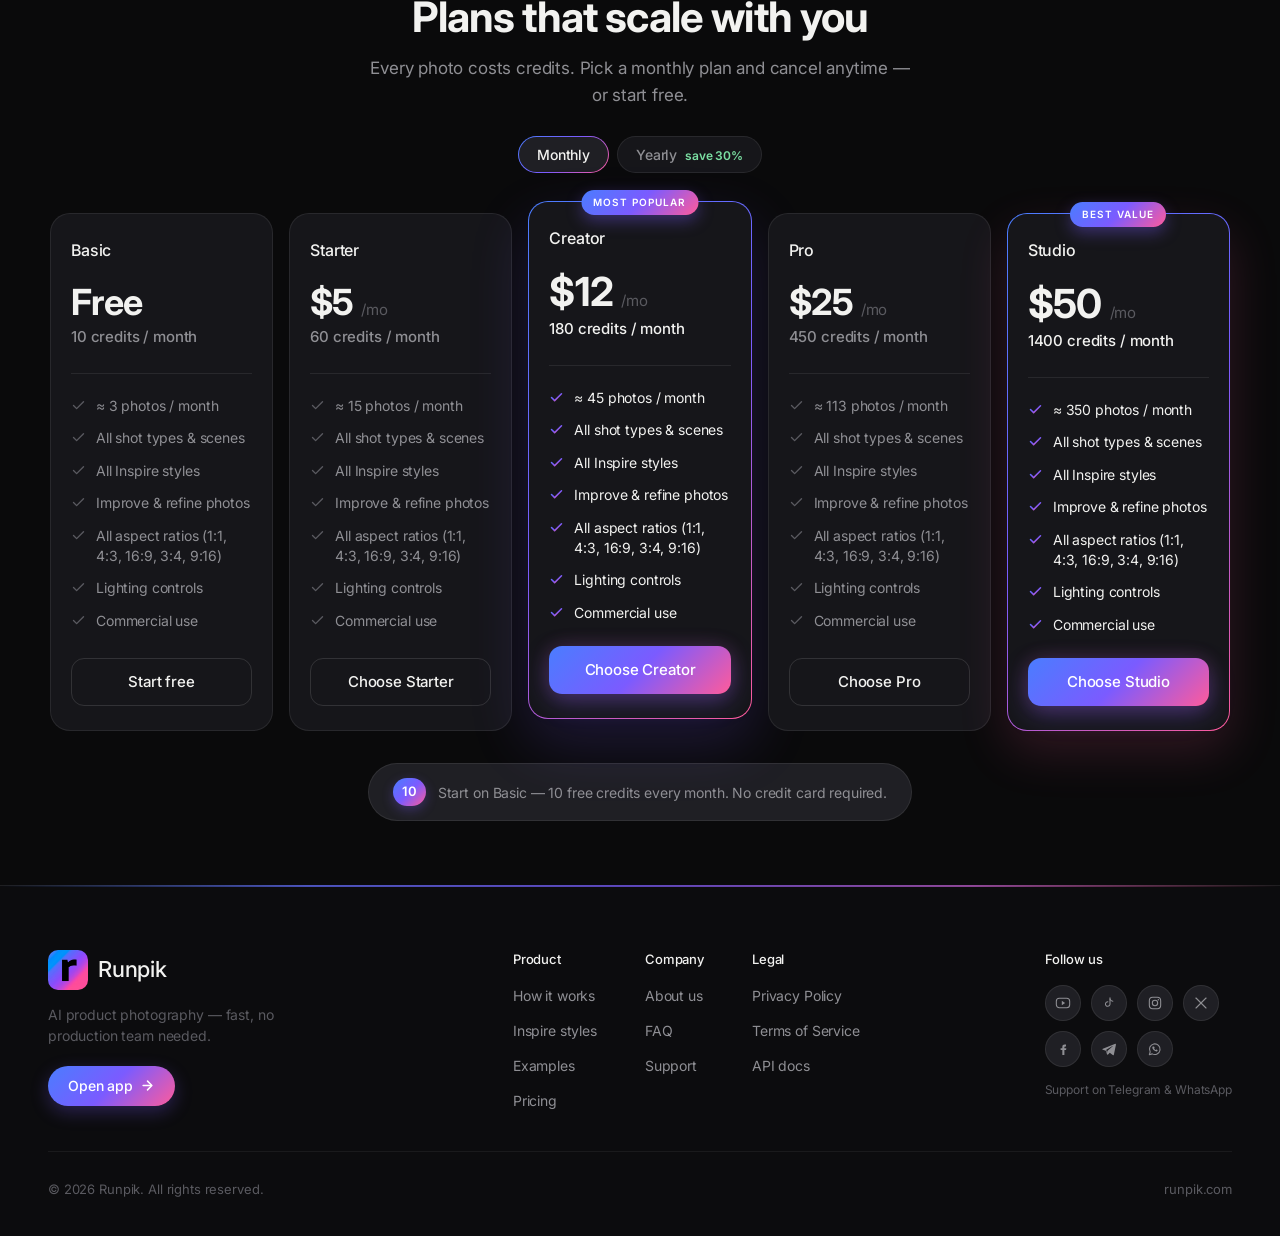
==== commit 40206c13: "fix(landing): remove AI infographics from Product dropdown (no such section)" ====
--- a/index.html
+++ b/index.html
@@ -60,10 +60,6 @@
       <a class="dd-item" href="#inspire">
         <span class="ic"><svg width="16" height="16" viewBox="0 0 24 24" fill="none" stroke="currentColor" stroke-width="1.7" stroke-linecap="round" stroke-linejoin="round"><path d="M12 3c.4 3.1 1.4 5.4 3.1 7C16.8 11.6 19 12 22 12c-3 0-5.2.4-6.9 2-1.7 1.7-2.7 4-3.1 7-.4-3-1.4-5.3-3.1-7C6.2 12.4 4 12 1 12c3 0 5.2-.4 6.9-2C9.6 8.4 10.6 6.1 12 3Z"/></svg></span>
         <span class="tx"><span class="t" data-i18n="dd.inspire.t">Inspire styles</span><span class="d" data-i18n="dd.inspire.d">Curated visual styles</span></span>
-      </a>
-      <a class="dd-item" href="#infographics">
-        <span class="ic"><svg width="16" height="16" viewBox="0 0 24 24" fill="none" stroke="currentColor" stroke-width="1.7" stroke-linecap="round" stroke-linejoin="round"><rect x="3" y="3" width="18" height="18" rx="2"/><path d="M3 9h18"/><path d="M9 21V9"/></svg></span>
-        <span class="tx"><span class="t" data-i18n="dd.info.t">AI infographics</span><span class="d" data-i18n="dd.info.d">Add badges &amp; text in 1 click</span></span>
       </a>
       <a class="dd-item" href="#examples">
         <span class="ic"><svg width="16" height="16" viewBox="0 0 24 24" fill="none" stroke="currentColor" stroke-width="1.7" stroke-linecap="round" stroke-linejoin="round"><rect x="3" y="3" width="7" height="7" rx="1.5"/><rect x="14" y="3" width="7" height="7" rx="1.5"/><rect x="3" y="14" width="7" height="7" rx="1.5"/><rect x="14" y="14" width="7" height="7" rx="1.5"/></svg></span>
@@ -327,7 +323,6 @@
         'dd.label': 'Product',
         'dd.how.t': 'How it works', 'dd.how.d': 'Upload → concept → result',
         'dd.inspire.t': 'Inspire styles', 'dd.inspire.d': 'Curated visual styles',
-        'dd.info.t': 'AI infographics', 'dd.info.d': 'Add badges & text in 1 click',
         'dd.examples.t': 'Examples', 'dd.examples.d': 'Browse by product category',
         'dd.note': 'Jumps to the section on this page',
         'hero.eyebrow': 'AI product photography',
@@ -373,7 +368,6 @@
         'dd.label': 'Продукт',
         'dd.how.t': 'Как это работает', 'dd.how.d': 'Загрузка → концепт → результат',
         'dd.inspire.t': 'Стили Inspire', 'dd.inspire.d': 'Подобранные визуальные стили',
-        'dd.info.t': 'AI-инфографика', 'dd.info.d': 'Бейджи и текст в 1 клик',
         'dd.examples.t': 'Примеры', 'dd.examples.d': 'По категориям товаров',
         'dd.note': 'Переход к секции на этой странице',
         'hero.eyebrow': 'AI-фотосъёмка товаров',
@@ -419,7 +413,6 @@
         'dd.label': 'Ապրանք',
         'dd.how.t': 'Ինչպես է աշխատում', 'dd.how.d': 'Վերբեռնում → կոնցեպտ → արդյունք',
         'dd.inspire.t': 'Inspire ոճեր', 'dd.inspire.d': 'Ընտրված վիզուալ ոճեր',
-        'dd.info.t': 'AI ինֆոգրաֆիկա', 'dd.info.d': 'Կպիչներ և տեքստ՝ 1 կտտոցով',
         'dd.examples.t': 'Օրինակներ', 'dd.examples.d': 'Ըստ ապրանքի կատեգորիայի',
         'dd.note': 'Տանում է էջի համապատասխան բաժին',
         'hero.eyebrow': 'AI ապրանքների լուսանկարում',
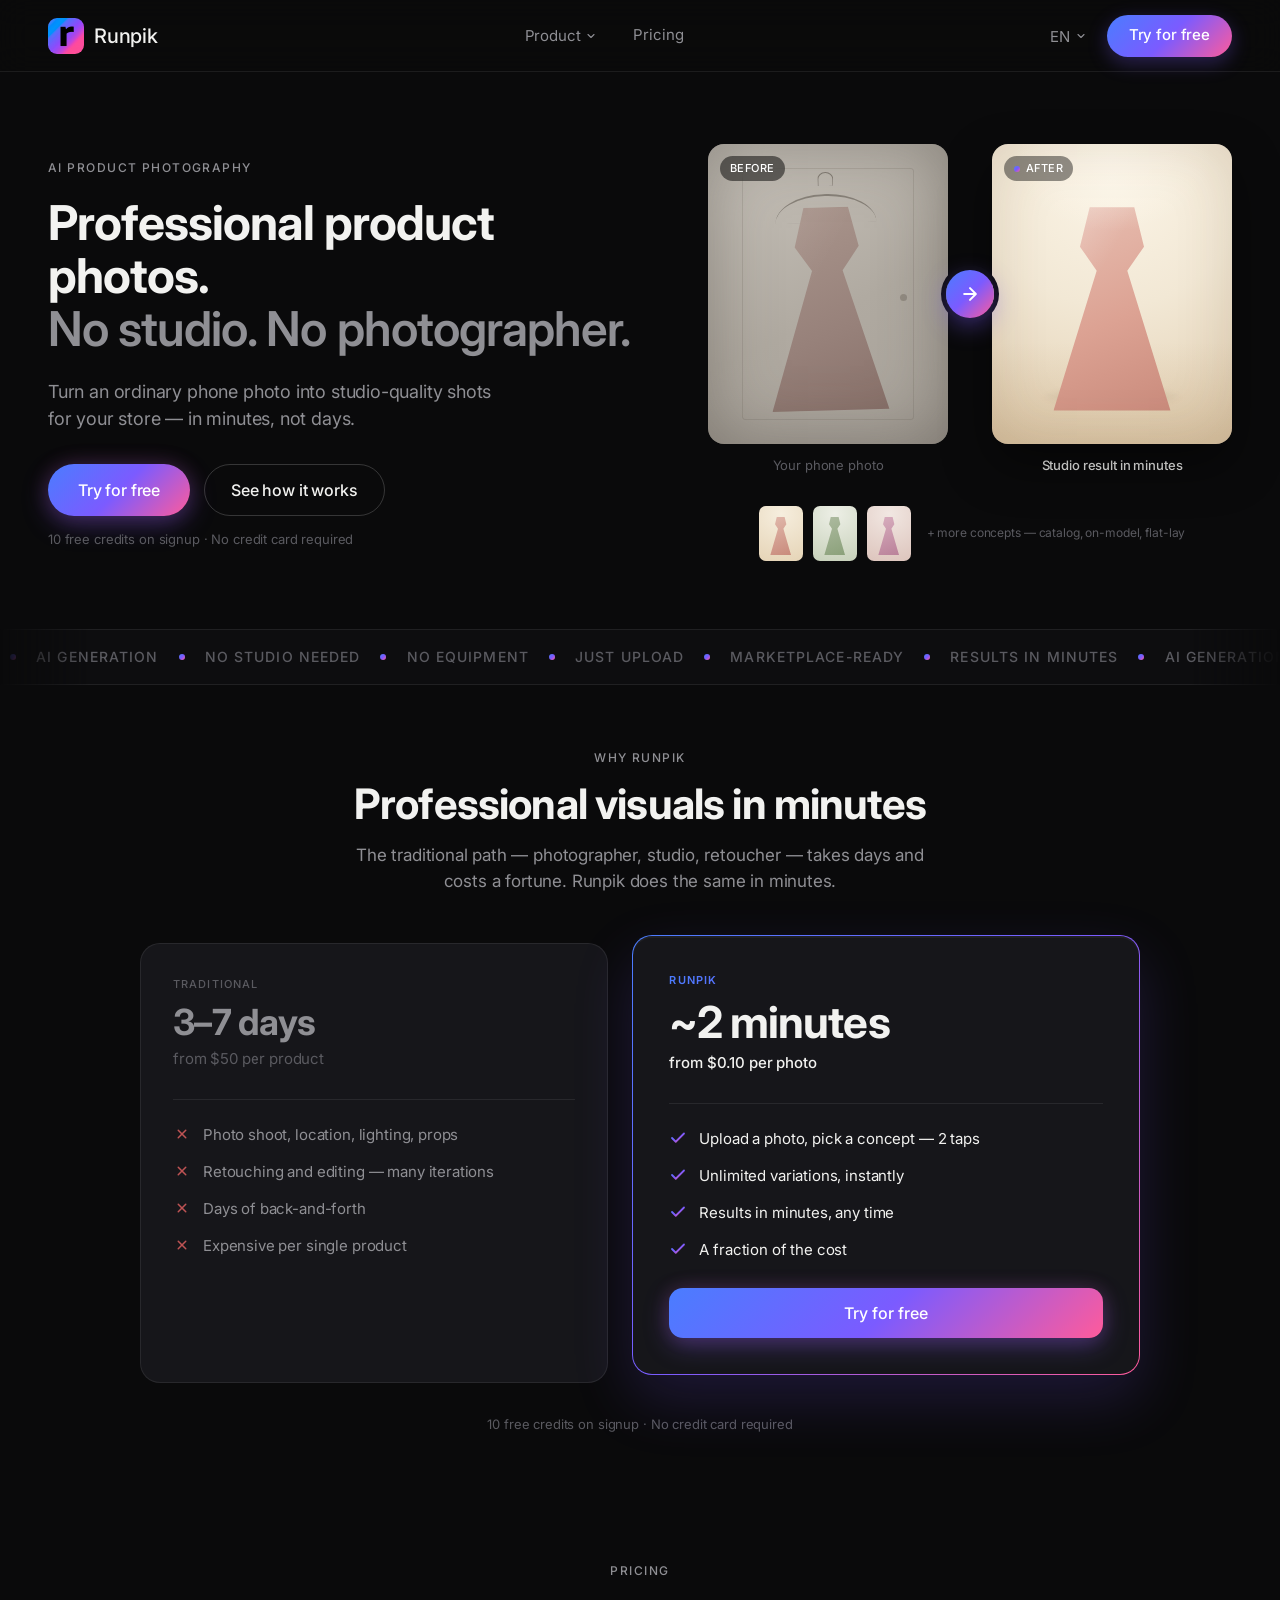
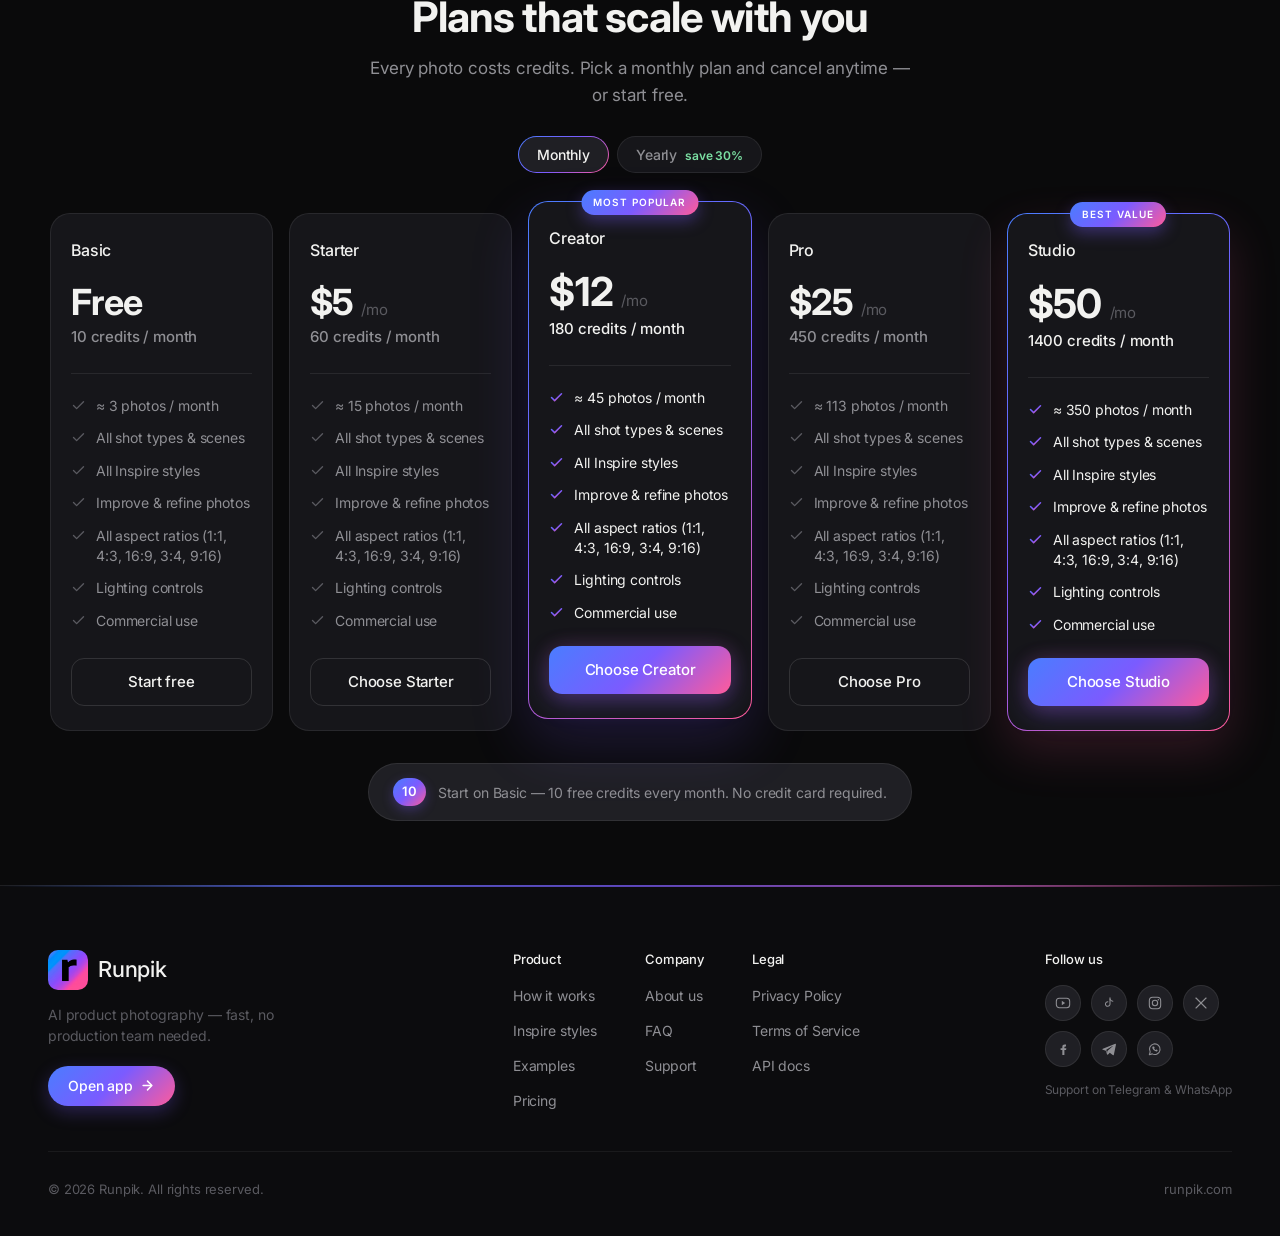
==== commit 2795f066: "feat(confirm): страница подтверждения почты — ссылка больше не врёт молча С 09.10 на бэкенде включен" ====
--- a/index.html
+++ b/index.html
@@ -11,6 +11,26 @@
   <link rel="preconnect" href="https://fonts.gstatic.com" crossorigin>
   <link href="https://fonts.googleapis.com/css2?family=Inter:wght@400;500;600;700&display=swap" rel="stylesheet">
   <link rel="stylesheet" href="landing.css">
+
+  <!--
+    Письма подтверждения ведут сюда, на корень: так настроен адрес проекта.
+    Supabase кладёт исход в адрес — отказ в якорь (#error_code=…), успех в
+    запрос (?code=…) — и в обоих случаях показывает обычную главную. Человек
+    видит лендинг и решает, что подтвердил, хотя подтверждения не было.
+    Поэтому исход уводим на /confirm, где ему скажут правду. Значения
+    передаём как есть.
+  -->
+  <script>
+    (function () {
+      try {
+        var h = window.location.hash || '';
+        var q = window.location.search || '';
+        var isAuthOutcome = h.indexOf('error_code=') > -1 || q.indexOf('error_code=') > -1 ||
+                            h.indexOf('access_token=') > -1 || /[?&]code=/.test(q);
+        if (isAuthOutcome) window.location.replace('/confirm' + q + h);
+      } catch (e) {}
+    })();
+  </script>
 </head>
 <body>
 
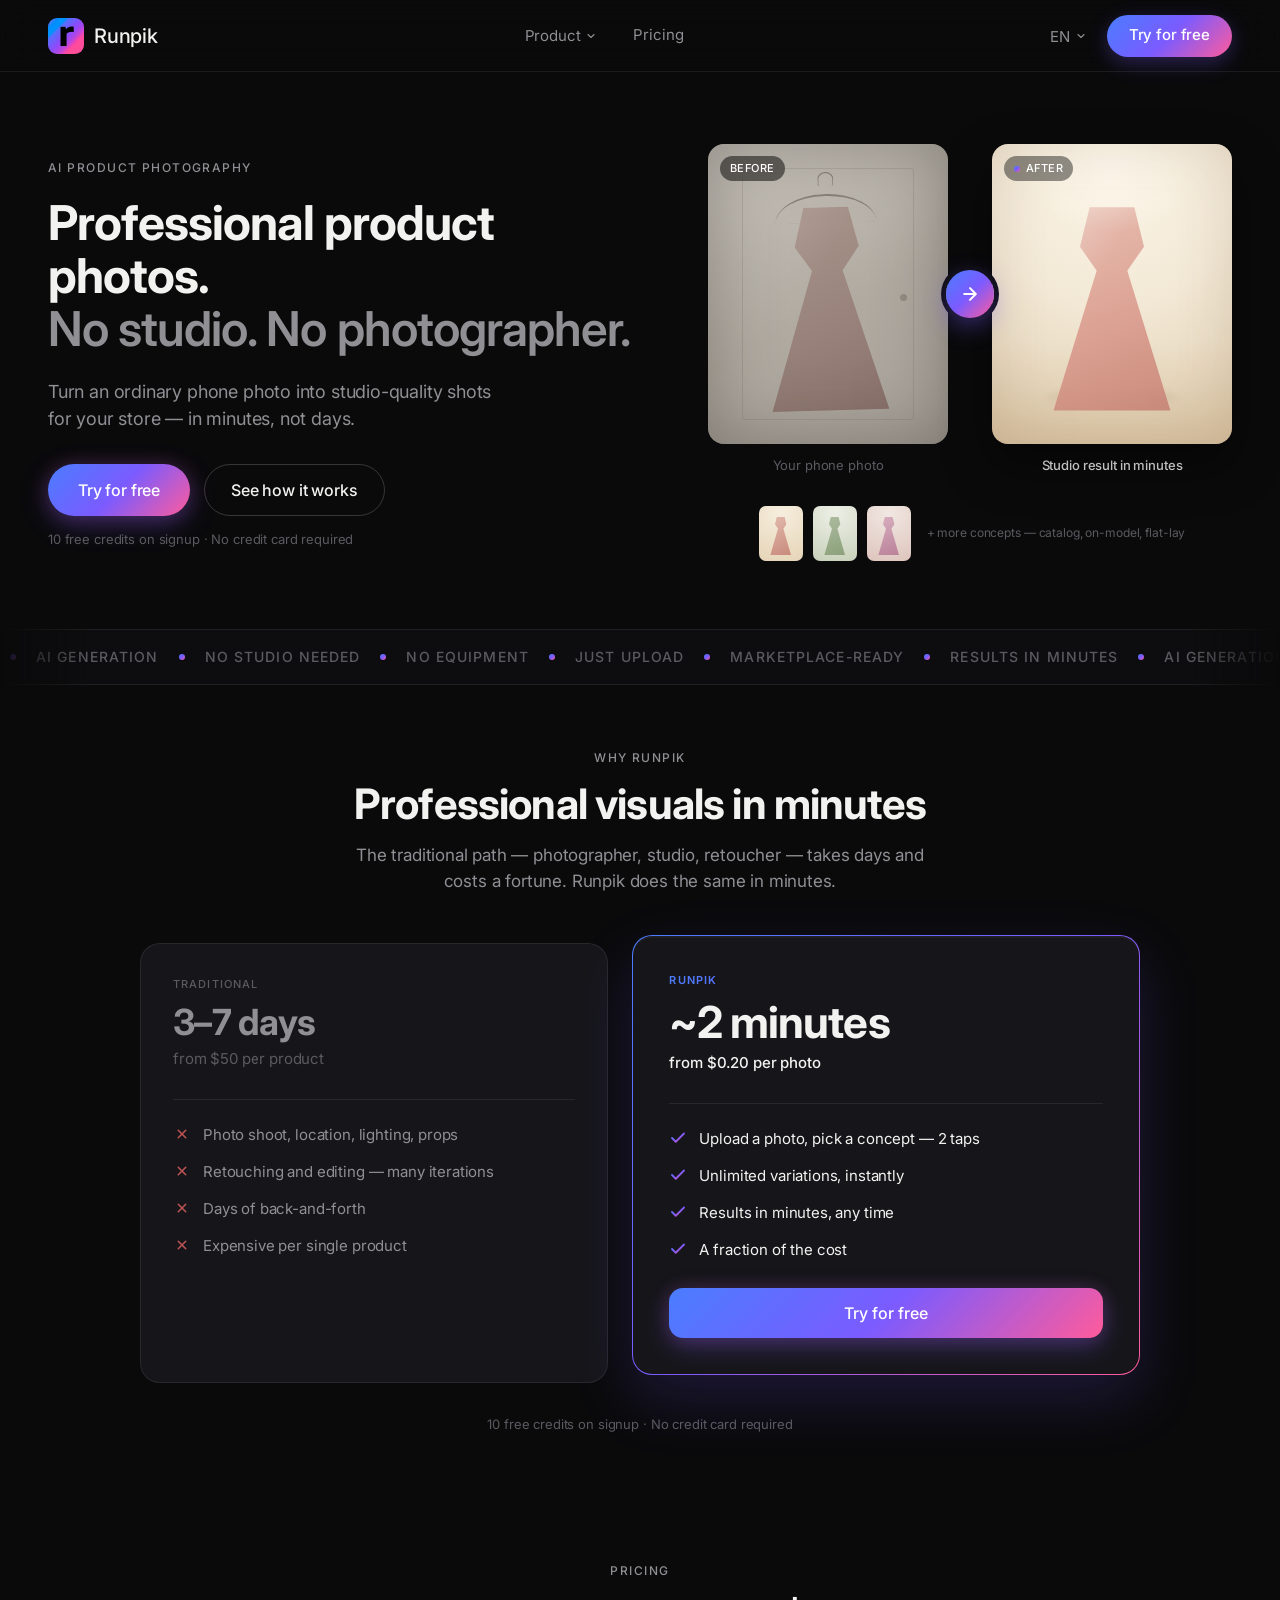
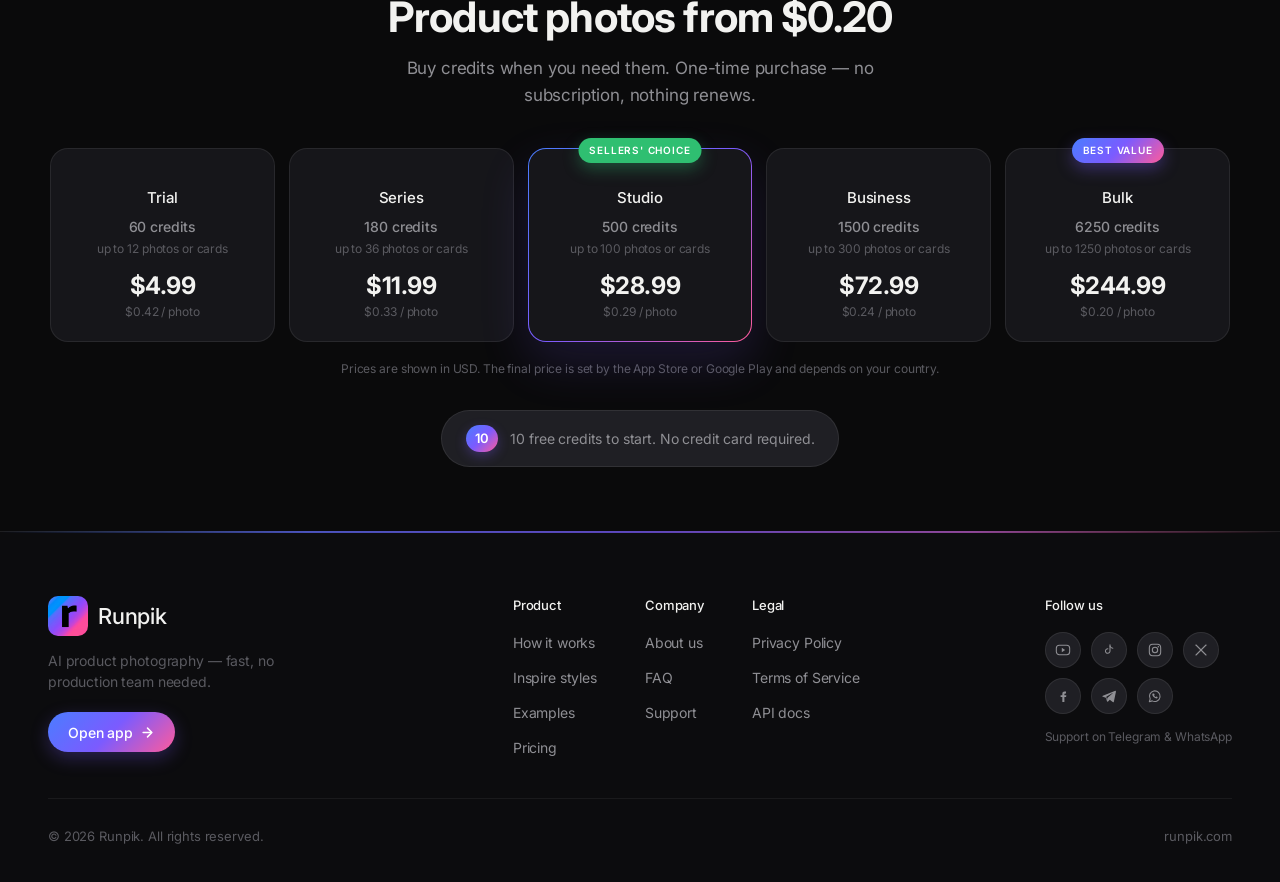
==== commit c83ce9a6: "Секция цен: разовые пакеты кредитов вместо подписок + страница покупки с QR Лендинг больше не продаё" ====
--- a/index.html
+++ b/index.html
@@ -248,11 +248,8 @@
         <h2 class="h" data-px="headline">Plans that scale with you</h2>
         <p class="s" data-px="sub"></p>
       </div>
-      <div class="billtoggle" data-px="toggle" role="group" aria-label="Billing period">
-        <button type="button" data-period="monthly" data-px="monthly" class="active">Monthly</button>
-        <button type="button" data-period="yearly" data-px="yearly">Yearly</button>
-      </div>
-      <div class="pcards" data-px="cards"></div>
+      <div class="packs" data-px="packs"></div>
+      <p class="packnote" data-px="note"></p>
       <div class="freewrap">
         <div class="freebar">
           <span class="plus">10</span>
@@ -973,210 +970,185 @@
       load(curLang);
     })();
 
-    // ===== Pricing (dynamic — live plans from backend) =====
-    // Plans + prices come from Supabase (subscription_plans + nested
-    // subscription_skus, anon-readable). "≈ N photos" is computed from the
-    // default gem's credit_generate (GET /gems). Re-renders on language and
-    // billing-period change. Falls back to a baked snapshot if the network
-    // fails, so the section never renders empty.
+    // ===== Pricing — одноразовые пакеты кредитов (живые данные) =====
+    // Пакеты и цены приходят из Supabase (`topup_packs`, доступна анониму).
+    // Подарок при регистрации — из тарифа `free`. «≈ N фото» считается из
+    // `/gems`: берётся цена операции `image-generate` у активного камня.
+    //
+    // ⛔ ЦЕНА ЗДЕСЬ — ОРИЕНТИР, А НЕ ОБЕЩАНИЕ. В приложении её называет
+    // магазин: в каждой стране своя валюта, свой налог и свои отметки
+    // округления. На сайте магазина нет, брать неоткуда, поэтому показываем
+    // долларовую строку из базы и честно подписываем это под таблицей.
+    //
+    // ⛔ КНОПОК «КУПИТЬ» ЗДЕСЬ НЕТ НАМЕРЕННО: веб-оплаты у нас не существует,
+    // покупка живёт только в приложении. Кнопка, которая ведёт не туда, куда
+    // обещает, хуже отсутствующей.
     (function () {
       var SUPA = 'https://wnbtsqfdlbjwtetppdng.supabase.co';
-      // Public anon key — safe to expose in client code; reads are RLS-gated.
+      // Публичный анонимный ключ — он и задуман открытым, чтение ограничено RLS.
       var ANON = 'eyJhbGciOiJIUzI1NiIsInR5cCI6IkpXVCJ9.eyJpc3MiOiJzdXBhYmFzZSIsInJlZiI6InduYnRzcWZkbGJqd3RldHBwZG5nIiwicm9sZSI6ImFub24iLCJpYXQiOjE3NzgxNDQwMDAsImV4cCI6MjA5MzcyMDAwMH0.7mvR-FGSAzTZGRUzcz0tkGmNxWX3uwDxhtejrcwxxPM';
-      var PLANS_API = SUPA + '/rest/v1/subscription_plans?select=code,title,credits_monthly,is_popular,highlight,badge,features,sort_order,subscription_skus(period,price_display,is_active)&is_active=eq.true&order=sort_order';
+      var PACKS_API = SUPA + '/rest/v1/topup_packs?select=code,title,credits,price_display,is_popular,badge,icon_url,sort_order&is_active=eq.true&order=sort_order';
+      var FREE_API = SUPA + '/rest/v1/subscription_plans?select=signup_bonus_credits&code=eq.free';
       var GEMS_API = 'https://wnbtsqfdlbjwtetppdng.functions.supabase.co/gems';
 
       var PX = {
         eyebrow: { en: 'Pricing', ru: 'Цены', hy: 'Գներ' },
-        headline: { en: 'Plans that scale with you', ru: 'Тарифы, что растут вместе с вами', hy: 'Սակագներ, որ աճում են ձեզ հետ' },
+        headline: {
+          en: 'Product photos from {p}',
+          ru: 'Фотография товара — от {p}',
+          hy: 'Ապրանքի լուսանկարը՝ {p}-ից'
+        },
         sub: {
-          en: 'Every photo costs credits. Pick a monthly plan and cancel anytime — or start free.',
-          ru: 'Каждое фото стоит кредиты. Выберите тариф и отменяйте в любой момент — или начните бесплатно.',
-          hy: 'Յուրաքանչյուր լուսանկար արժե կրեդիտներ։ Ընտրեք սակագինը և չեղարկեք ցանկացած պահի՝ կամ սկսեք անվճար։'
+          en: 'Buy credits when you need them. One-time purchase — no subscription, nothing renews.',
+          ru: 'Покупайте кредиты, когда они нужны. Разовая покупка — без подписки, ничего не продлевается.',
+          hy: 'Գնեք կրեդիտներ, երբ անհրաժեշտ է։ Միանվագ գնում՝ առանց բաժանորդագրության։'
         },
-        monthly: { en: 'Monthly', ru: 'Помесячно', hy: 'Ամսական' },
-        yearly: { en: 'Yearly', ru: 'На год', hy: 'Տարեկան' },
-        save: { en: 'save 30%', ru: '−30%', hy: '−30%' },
-        perMo: { en: '/mo', ru: '/мес', hy: '/ամիս' },
-        perYr: { en: '/yr', ru: '/год', hy: '/տարի' },
-        freePrice: { en: 'Free', ru: 'Бесплатно', hy: 'Անվճար' },
-        creditsMo: { en: 'credits / month', ru: 'кредитов / месяц', hy: 'կրեդիտ / ամիս' },
-        photosMo: { en: '≈ {n} photos / month', ru: '≈ {n} фото / месяц', hy: '≈ {n} լուսանկար / ամիս' },
-        billedYr: { en: '≈ {p}/mo billed yearly', ru: '≈ {p}/мес при оплате за год', hy: '≈ {p}/ամիս տարեկան վճարմամբ' },
-        fromPhoto: { en: 'from {p} per photo', ru: 'от {p} за фото', hy: '{p}-ից մեկ լուսանկարի համար' },
-        choose: { en: 'Choose', ru: 'Выбрать', hy: 'Ընտրել' },
-        startFree: { en: 'Start free', ru: 'Начать бесплатно', hy: 'Սկսել անվճար' },
+        credits: { en: '{n} credits', ru: '{n} кредитов', hy: '{n} կրեդիտ' },
+        photos: { en: 'up to {n} photos or cards', ru: 'до {n} фото или карточек', hy: 'մինչև {n} լուսանկար կամ քարտ' },
+        perPhoto: { en: '{p} / photo', ru: '{p} за фото', hy: '{p} / լուսանկար' },
+        note: {
+          en: 'Prices are shown in USD. The final price is set by the App Store or Google Play and depends on your country.',
+          ru: 'Цены показаны в долларах. Итоговую цену называет App Store или Google Play — она зависит от страны.',
+          hy: 'Գները ցուցադրված են դոլարով։ Վերջնական գինը սահմանում է App Store-ը կամ Google Play-ը։'
+        },
         free: {
-          en: 'Start on Basic — {n} free credits every month. No credit card required.',
-          ru: 'Начните с Basic — {n} бесплатных кредитов каждый месяц. Без карты.',
-          hy: 'Սկսեք Basic-ով — {n} անվճար կրեդիտ ամեն ամիս։ Քարտ պետք չէ։'
-        }
+          en: '{n} free credits to start. No credit card required.',
+          ru: '{n} бесплатных кредитов на старт. Карта не нужна.',
+          hy: '{n} անվճար կրեդիտ սկսելու համար։ Քարտ պետք չէ։'
+        },
+        fromPhoto: { en: 'from {p} per photo', ru: 'от {p} за фото', hy: '{p}-ից մեկ լուսանկարի համար' }
       };
 
-      // Honest shared feature list — mirrors the backend seed (Variant A).
-      var FEAT = [
-        { label: { en: 'All shot types & scenes', ru: 'Все типы кадров и сцены' } },
-        { label: { en: 'All Inspire styles', ru: 'Все стили Inspire' } },
-        { label: { en: 'Improve & refine photos', ru: 'Улучшение и доработка фото' } },
-        { label: { en: 'All aspect ratios (1:1, 4:3, 16:9, 3:4, 9:16)', ru: 'Все форматы кадра (1:1, 4:3, 16:9, 3:4, 9:16)' } },
-        { label: { en: 'Lighting controls', ru: 'Управление освещением' } },
-        { label: { en: 'Commercial use', ru: 'Коммерческое использование' } }
+      // Запасные данные — ровно то, что лежит в базе на 29.10.2026. Нужны
+      // только чтобы секция не оказалась пустой при сбое сети.
+      var FALLBACK = [
+        { code: 'pack_trial',    title: { en: 'Trial',    ru: 'Проба' },   credits: 60,   price_display: '$4.99',   is_popular: false, badge: null },
+        { code: 'pack_series',   title: { en: 'Series',   ru: 'Серия' },   credits: 180,  price_display: '$11.99',  is_popular: false, badge: null },
+        { code: 'pack_studio',   title: { en: 'Studio',   ru: 'Студия' },  credits: 500,  price_display: '$28.99',  is_popular: true,  badge: { en: "Sellers' choice", ru: 'Выбор продавцов' } },
+        { code: 'pack_business', title: { en: 'Business', ru: 'Бизнес' },  credits: 1500, price_display: '$72.99',  is_popular: false, badge: null },
+        { code: 'pack_bulk',     title: { en: 'Bulk',     ru: 'Оптовый' }, credits: 6250, price_display: '$244.99', is_popular: false, badge: { en: 'Best value', ru: 'Выгоднее всего' } }
       ];
-      // Baked fallback (mirrors backend seed) — used only if the live fetch fails.
-      var FALLBACK = [
-        { code: 'free', title: { en: 'Basic' }, credits_monthly: 10, is_popular: false, highlight: null, badge: null, features: FEAT, subscription_skus: [] },
-        { code: 'starter', title: { en: 'Starter' }, credits_monthly: 60, is_popular: false, highlight: null, badge: null, features: FEAT, subscription_skus: [{ period: 'monthly', is_active: true, price_display: '$5/mo' }, { period: 'yearly', is_active: true, price_display: '$42/yr' }] },
-        { code: 'creator', title: { en: 'Creator' }, credits_monthly: 180, is_popular: true, highlight: 'popular', badge: { en: 'Most popular', ru: 'Популярный' }, features: FEAT, subscription_skus: [{ period: 'monthly', is_active: true, price_display: '$12/mo' }, { period: 'yearly', is_active: true, price_display: '$99/yr' }] },
-        { code: 'pro', title: { en: 'Pro' }, credits_monthly: 450, is_popular: false, highlight: null, badge: null, features: FEAT, subscription_skus: [{ period: 'monthly', is_active: true, price_display: '$25/mo' }, { period: 'yearly', is_active: true, price_display: '$210/yr' }] },
-        { code: 'studio', title: { en: 'Studio' }, credits_monthly: 1400, is_popular: false, highlight: 'flagship', badge: { en: 'Best value', ru: 'Выгоднее всего' }, features: FEAT, subscription_skus: [{ period: 'monthly', is_active: true, price_display: '$50/mo' }, { period: 'yearly', is_active: true, price_display: '$420/yr' }] }
-      ];
-
-      var state = { plans: null, gen: 4, period: 'monthly' };
-
-      var CK = '<svg width="16" height="16" viewBox="0 0 24 24" fill="none" stroke="currentColor" stroke-width="2.2" stroke-linecap="round" stroke-linejoin="round"><path d="M20 6 9 17l-5-5"/></svg>';
-      var CG = '<svg width="16" height="16" viewBox="0 0 24 24" fill="none" stroke="url(#cg)" stroke-width="2.4" stroke-linecap="round" stroke-linejoin="round"><path d="M20 6 9 17l-5-5"/></svg>';
+
+      var state = { packs: null, gen: 5, freeCredits: 10 };
 
       function L(o) { return o ? (o[curLang] || o.en || '') : ''; }
       function el(tag, cls) { var e = document.createElement(tag); if (cls) e.className = cls; return e; }
       function setText(sel, t) { var e = document.querySelector(sel); if (e) e.textContent = t; }
-
-      function skuFor(plan, period) {
-        var s = (plan.subscription_skus || []).filter(function (x) { return x.is_active && x.period === period; });
-        return s.length ? s[0] : null;
-      }
-      function priceParts(display) {
-        var main = String(display).split('/')[0].trim();
-        var num = parseFloat(main.replace(/[^0-9.]/g, ''));
-        return { main: main, num: isNaN(num) ? null : num };
-      }
-      // Cheapest real cost per generated photo across all active plans/periods
-      // (monthly-equivalent price ÷ monthly credits × credits-per-photo).
-      function cheapestPerPhoto(plans, gen) {
+      function priceNum(display) {
+        var n = parseFloat(String(display || '').replace(/[^0-9.]/g, ''));
+        return isNaN(n) ? null : n;
+      }
+      function money(n) { return '$' + (n < 1 ? n.toFixed(2) : n.toFixed(2)); }
+
+      // Самая низкая цена за фотографию по всем пакетам — ею и открывается
+      // секция. Человек спрашивает «сколько мне это будет стоить», а не
+      // «сколько стоит пакет»: 245 долларов пугают, 20 центов — нет.
+      function cheapestPerPhoto(packs, gen) {
         var best = null;
-        plans.forEach(function (p) {
-          if (!p.credits_monthly) return;
-          (p.subscription_skus || []).forEach(function (s) {
-            if (!s.is_active) return;
-            var pp = priceParts(s.price_display);
-            if (pp.num == null) return;
-            var monthly = s.period === 'yearly' ? pp.num / 12 : pp.num;
-            var perPhoto = (monthly / p.credits_monthly) * gen;
-            if (best == null || perPhoto < best) best = perPhoto;
-          });
+        packs.forEach(function (p) {
+          var num = priceNum(p.price_display);
+          if (num == null || !p.credits) return;
+          var per = num / Math.floor(p.credits / gen);
+          if (best == null || per < best) best = per;
         });
         return best;
       }
-      function featRow(text, hot) {
-        var pf = el('div', 'pf');
-        var ci = el('span', 'ci'); ci.innerHTML = hot ? CG : CK;
-        var ct = el('span', 'ct'); ct.textContent = text;
-        pf.appendChild(ci); pf.appendChild(ct);
-        return pf;
-      }
 
       function render() {
+        var packs = state.packs || FALLBACK;
+        var gen = state.gen || 5;
+
         setText('[data-px="eyebrow"]', L(PX.eyebrow));
-        setText('[data-px="headline"]', L(PX.headline));
+        var cpp = cheapestPerPhoto(packs, gen);
+        setText('[data-px="headline"]', L(PX.headline).replace('{p}', cpp == null ? '$0.20' : money(cpp)));
         setText('[data-px="sub"]', L(PX.sub));
-
-        var mBtn = document.querySelector('[data-px="monthly"]');
-        var yBtn = document.querySelector('[data-px="yearly"]');
-        if (mBtn) mBtn.textContent = L(PX.monthly);
-        if (yBtn) yBtn.innerHTML = L(PX.yearly) + ' <span class="save">' + L(PX.save) + '</span>';
-        document.querySelectorAll('[data-px="toggle"] button').forEach(function (b) {
-          b.classList.toggle('active', b.dataset.period === state.period);
-        });
-
-        var plans = state.plans || FALLBACK;
-        var gen = state.gen || 4;
-        var wrap = document.querySelector('[data-px="cards"]');
+        setText('[data-px="note"]', L(PX.note));
+
+        var wrap = document.querySelector('[data-px="packs"]');
         if (!wrap) return;
         wrap.innerHTML = '';
 
-        var freeCredits = null;
-        plans.forEach(function (p) {
-          var isFree = p.code === 'free' || !(p.subscription_skus && p.subscription_skus.length);
-          var hot = !!p.highlight;
-          var card = el('div', 'pcard ' + (hot ? 'popular' : 'plain') + (p.is_popular ? ' lift' : '') + (p.highlight === 'flagship' ? ' flagship' : ''));
-          if (p.badge) { var bg = el('div', 'badge'); bg.textContent = L(p.badge); card.appendChild(bg); }
-
-          var nm = el('div', 'pname'); nm.textContent = L(p.title); card.appendChild(nm);
-
-          var price = el('div', 'price');
-          if (isFree) {
-            if (p.code === 'free') freeCredits = p.credits_monthly;
-            price.textContent = L(PX.freePrice);
-          } else {
-            var sku = skuFor(p, state.period);
-            if (sku) {
-              var pp = priceParts(sku.price_display);
-              var per = state.period === 'monthly' ? L(PX.perMo) : L(PX.perYr);
-              price.innerHTML = pp.main + ' <span class="per">' + per + '</span>';
-            } else {
-              price.textContent = '—';
-            }
+        packs.forEach(function (p) {
+          // ⛔ Карточка — ССЫЛКА, а не блок. Покупка живёт в приложении, и на
+          // сайте её задача — довести туда человека, а не рассказать о цене.
+          // Поэтому кликается вся карточка целиком, а не кнопка в углу.
+          var card = el('a', 'pack' + (p.is_popular ? ' hot' : ''));
+          card.href = 'buy.html?pack=' + encodeURIComponent(p.code);
+
+          var bText = L(p.badge);
+          if (bText) {
+            var bg = el('div', 'pbadge' + (p.is_popular ? ' green' : ''));
+            bg.textContent = bText;
+            card.appendChild(bg);
           }
-          card.appendChild(price);
-
-          if (!isFree && state.period === 'yearly') {
-            var ysku = skuFor(p, 'yearly');
-            if (ysku) {
-              var yp = priceParts(ysku.price_display);
-              if (yp.num != null) {
-                var mo = yp.num / 12;
-                var moStr = '$' + (mo >= 10 ? Math.round(mo) : mo.toFixed(1));
-                var pe = el('div', 'peryr'); pe.textContent = L(PX.billedYr).replace('{p}', moStr);
-                card.appendChild(pe);
-              }
-            }
+
+          if (p.icon_url) {
+            var ic = el('img', 'picon');
+            ic.src = p.icon_url; ic.alt = ''; ic.loading = 'lazy';
+            ic.width = 56; ic.height = 56;
+            card.appendChild(ic);
           }
 
-          var cr = el('div', 'credits'); cr.textContent = p.credits_monthly + ' ' + L(PX.creditsMo); card.appendChild(cr);
-
-          card.appendChild(el('div', 'card-div'));
-
-          var feats = el('div', 'pfeats');
-          var photos = Math.max(1, Math.round(p.credits_monthly / gen));
-          feats.appendChild(featRow(L(PX.photosMo).replace('{n}', photos), hot));
-          (p.features || []).forEach(function (f) { if (f.included !== false) feats.appendChild(featRow(L(f.label), hot)); });
-          card.appendChild(feats);
-
-          var cta = el('a', 'cta ' + (hot ? 'grad' : 'outline'));
-          cta.href = 'https://app.runpik.com'; cta.target = '_blank'; cta.rel = 'noopener';
-          cta.textContent = isFree ? L(PX.startFree) : (L(PX.choose) + ' ' + L(p.title));
-          card.appendChild(cta);
+          var body = el('div', 'pbody');
+          var nm = el('div', 'pttl'); nm.textContent = L(p.title); body.appendChild(nm);
+          var cr = el('div', 'pcr'); cr.textContent = L(PX.credits).replace('{n}', p.credits); body.appendChild(cr);
+          var ph = el('div', 'pph');
+          ph.textContent = L(PX.photos).replace('{n}', Math.max(1, Math.floor(p.credits / gen)));
+          body.appendChild(ph);
+          card.appendChild(body);
+
+          var right = el('div', 'pright');
+          var pr = el('div', 'pprice'); pr.textContent = p.price_display || '—'; right.appendChild(pr);
+          var num = priceNum(p.price_display);
+          if (num != null && p.credits) {
+            var unit = el('div', 'punit');
+            unit.textContent = L(PX.perPhoto).replace('{p}', money(num / Math.floor(p.credits / gen)));
+            right.appendChild(unit);
+          }
+          card.appendChild(right);
 
           wrap.appendChild(card);
         });
 
-        var fc = freeCredits != null ? freeCredits : 10;
+        var fc = state.freeCredits == null ? 10 : state.freeCredits;
         var plus = document.querySelector('.freebar .plus');
         var fb = document.querySelector('[data-px="free"]');
         if (plus) plus.textContent = fc;
         if (fb) fb.textContent = L(PX.free).replace('{n}', fc);
 
-        // "Why Runpik" comparison: cheapest cost-per-photo, computed live.
-        var cpp = cheapestPerPhoto(plans, gen);
+        // «Почему Runpik» — та же цена за фотографию, чтобы два места на
+        // странице не называли разные числа.
         var sub = document.querySelector('[data-i18n="cmp.runpik.substat"]');
-        if (sub && cpp != null) sub.textContent = L(PX.fromPhoto).replace('{p}', '$' + cpp.toFixed(2));
+        if (sub && cpp != null) sub.textContent = L(PX.fromPhoto).replace('{p}', money(cpp));
       }
 
       pricingRender = render;
 
-      document.querySelectorAll('[data-px="toggle"] button').forEach(function (btn) {
-        btn.addEventListener('click', function () { state.period = btn.dataset.period; render(); });
-      });
-
-      // Paint immediately with the fallback, then hydrate from the network.
+      // Рисуем сразу запасными данными, затем подменяем живыми.
       render();
       Promise.all([
-        fetch(PLANS_API, { headers: { apikey: ANON, Authorization: 'Bearer ' + ANON, Accept: 'application/json' } }).then(function (r) { return r.ok ? r.json() : null; }).catch(function () { return null; }),
+        fetch(PACKS_API, { headers: { apikey: ANON, Authorization: 'Bearer ' + ANON, Accept: 'application/json' } }).then(function (r) { return r.ok ? r.json() : null; }).catch(function () { return null; }),
+        fetch(FREE_API, { headers: { apikey: ANON, Authorization: 'Bearer ' + ANON, Accept: 'application/json' } }).then(function (r) { return r.ok ? r.json() : null; }).catch(function () { return null; }),
         fetch(GEMS_API, { headers: { Accept: 'application/json' } }).then(function (r) { return r.ok ? r.json() : null; }).catch(function () { return null; })
       ]).then(function (res) {
-        var plans = res[0], gems = res[1];
-        if (plans && plans.length) state.plans = plans;
+        var packs = res[0], free = res[1], gems = res[2];
+        if (packs && packs.length) state.packs = packs;
+        if (free && free.length && typeof free[0].signup_bonus_credits === 'number') {
+          state.freeCredits = free[0].signup_bonus_credits;
+        }
+        // ⛔ Цена фотографии лежит в `operations`, а НЕ в поле `credit_generate`:
+        // прежний код читал несуществующее поле и молча считал по запасной
+        // четвёрке, хотя фотография стоит пять. Счёт «≈ N фото» был завышен
+        // на четверть всё это время.
         if (gems && gems.gems && gems.gems.length) {
-          var costs = gems.gems.map(function (g) { return g.credit_generate; }).filter(function (n) { return typeof n === 'number' && n > 0; });
+          var costs = [];
+          gems.gems.forEach(function (g) {
+            (g.operations || []).forEach(function (o) {
+              if (o.op === 'image-generate' && typeof o.credit_price === 'number' && o.credit_price > 0) {
+                costs.push(o.credit_price);
+              }
+            });
+          });
           if (costs.length) state.gen = Math.min.apply(null, costs);
         }
         render();
--- a/landing.css
+++ b/landing.css
@@ -597,58 +597,82 @@
 .pricing .sec-head { display: flex; flex-direction: column; align-items: center; text-align: center; }
 .pricing .sec-head .h { margin-top: 14px; font-size: 42px; font-weight: 700; letter-spacing: -0.02em; color: var(--ink); line-height: 1.08; }
 .pricing .sec-head .s { margin-top: 16px; max-width: 560px; font-size: 17px; line-height: 1.55; color: var(--ink2); letter-spacing: -0.01em; }
-.pricing .billtoggle { margin-top: 28px; display: flex; justify-content: center; gap: 8px; }
-.pricing .billtoggle button { background: var(--surface); border: 0.5px solid var(--line); color: var(--ink2); padding: 9px 18px; border-radius: 999px; cursor: pointer; font-family: inherit; font-size: 14px; font-weight: 500; letter-spacing: -0.01em; transition: color .16s ease, border-color .16s ease; }
-.pricing .billtoggle button:hover { color: var(--ink); border-color: var(--line-2); }
-.pricing .billtoggle button.active { color: var(--ink); background: linear-gradient(var(--surface-2), var(--surface-2)) padding-box, var(--grad) border-box; border: 1px solid transparent; }
-.pricing .billtoggle .save { color: #7BE0A3; font-weight: 600; font-size: 12px; margin-left: 4px; }
-
-.pcards { margin-top: 40px; display: grid; grid-template-columns: repeat(5, 1fr); gap: 16px; align-items: stretch; }
-.pcard { position: relative; display: flex; flex-direction: column; background: var(--surface); border-radius: 20px; padding: 24px 20px; }
-.pcard.plain { border: 0.5px solid var(--line); }
-.pcard.popular { background: linear-gradient(var(--surface), var(--surface)) padding-box, var(--grad) border-box; border: 1px solid transparent; box-shadow: 0 24px 60px rgba(123, 91, 255, 0.18); }
-.pcard.flagship { background: linear-gradient(var(--surface), var(--surface)) padding-box, var(--grad) border-box; border: 1px solid transparent; box-shadow: 0 20px 50px rgba(255, 91, 155, 0.16); }
-.pcards .pcard.lift { transform: translateY(-12px); }
-.peryr { margin-top: 4px; font-size: 12px; color: var(--ink3); letter-spacing: -0.01em; }
-.pname { font-size: 16px; font-weight: 500; color: var(--ink); letter-spacing: -0.01em; }
-.ptag { margin-top: 6px; font-size: 13px; letter-spacing: -0.01em; }
-.pcard.plain .ptag { color: var(--ink3); }
-.pcard.popular .ptag { color: var(--ink2); }
-.price { margin-top: 22px; font-weight: 700; letter-spacing: -0.02em; line-height: 1; color: var(--ink); font-size: 36px; }
-.pcard.popular .price { font-size: 40px; }
-.price .per { font-size: 15px; font-weight: 400; color: var(--ink3); letter-spacing: -0.01em; }
-.credits { margin-top: 6px; font-size: 15px; font-weight: 500; letter-spacing: -0.01em; }
-.pcard.plain .credits { color: var(--ink2); }
-.pcard.popular .credits { color: var(--ink); }
-.unit { margin-top: 4px; font-size: 12px; color: var(--ink3); letter-spacing: -0.01em; }
-.unit .bv { font-weight: 500; background: var(--grad); -webkit-background-clip: text; background-clip: text; color: transparent; }
-.pcard .card-div { margin: 24px 0 22px; }
-.pfeats { display: flex; flex-direction: column; gap: 13px; margin-bottom: 24px; }
-.pf { display: flex; align-items: flex-start; gap: 10px; }
-.pf .ci { width: 15px; height: 15px; flex-shrink: 0; margin-top: 2px; }
-.pf .ci svg { width: 15px; height: 15px; display: block; }
-.pf .ct { font-size: 14px; line-height: 1.4; letter-spacing: -0.01em; }
-.pcard.plain .pf .ci { color: var(--ink3); }
-.pcard.plain .pf .ct { color: var(--ink2); }
-.pcard.popular .pf .ct { color: var(--ink); }
-.cta { margin-top: auto; display: flex; align-items: center; justify-content: center; width: 100%; height: 48px; font-size: 15px; font-family: inherit; font-weight: 500; cursor: pointer; border-radius: 13px; letter-spacing: -0.01em; text-decoration: none; }
-.cta.outline { background: transparent; border: 0.5px solid var(--line-2); color: var(--ink); }
-.cta.outline:hover { border-color: rgba(255, 255, 255, 0.3); background: rgba(255, 255, 255, 0.03); }
-.cta.grad { background: var(--grad); border: 0; color: #fff; box-shadow: 0 8px 24px rgba(123, 91, 255, 0.34), 0 0 20px rgba(255, 91, 155, 0.14); transition: box-shadow 0.2s ease, transform 0.2s ease; }
-.cta.grad:hover { box-shadow: 0 12px 30px rgba(123, 91, 255, 0.46); transform: translateY(-1px); }
-.badge { position: absolute; top: -12px; left: 50%; transform: translateX(-50%); background: var(--grad); color: #fff; font-size: 10px; font-weight: 600; letter-spacing: 0.1em; text-transform: uppercase; padding: 5px 12px; border-radius: 999px; box-shadow: 0 6px 16px rgba(123, 91, 255, 0.36); white-space: nowrap; }
+/* ---- Пакеты кредитов ------------------------------------------------
+   Пять пакетов. На широком экране — ряд, на узком — СТРОКИ, а не столбик
+   из пяти карточек: пять карточек в столбик это три экрана пролистывания,
+   а строки умещаются в половину одного, и их можно сравнить взглядом.
+   Горизонтальной карусели нет намеренно — человек видит две карточки,
+   не догадывается листать и уходит.
+   -------------------------------------------------------------------- */
+.packs { margin-top: 40px; display: grid; grid-template-columns: repeat(5, 1fr); gap: 14px; align-items: stretch; }
+
+.pack {
+  position: relative; display: flex; flex-direction: column; align-items: center; text-align: center;
+  background: var(--surface); border: 0.5px solid var(--line);
+  border-radius: 18px; padding: 26px 16px 20px;
+  text-decoration: none; cursor: pointer;
+  transition: border-color .16s ease, transform .16s ease, box-shadow .16s ease;
+}
+.pack:hover { border-color: var(--line-2); transform: translateY(-2px); }
+.pack.hot:hover { box-shadow: 0 26px 60px rgba(123, 91, 255, 0.24); }
+.pack:focus-visible { outline: 2px solid #7B5BFF; outline-offset: 3px; }
+.pack.hot {
+  background: linear-gradient(var(--surface), var(--surface)) padding-box, var(--grad) border-box;
+  border: 1px solid transparent;
+  box-shadow: 0 20px 50px rgba(123, 91, 255, 0.16);
+}
+
+.pbadge {
+  position: absolute; top: -11px; left: 50%; transform: translateX(-50%);
+  background: var(--grad); color: #fff;
+  font-size: 10px; font-weight: 600; letter-spacing: 0.08em; text-transform: uppercase;
+  padding: 5px 11px; border-radius: 999px; white-space: nowrap;
+  box-shadow: 0 6px 16px rgba(123, 91, 255, 0.34);
+}
+.pbadge.green { background: #2FBF71; box-shadow: 0 6px 16px rgba(47, 191, 113, 0.34); }
+
+.picon { width: 56px; height: 56px; display: block; }
+
+.pbody { margin-top: 12px; }
+.pttl { font-size: 15px; font-weight: 500; color: var(--ink); letter-spacing: -0.01em; }
+.pcr { margin-top: 6px; font-size: 14px; font-weight: 500; color: var(--ink2); letter-spacing: -0.01em; }
+.pph { margin-top: 3px; font-size: 12px; color: var(--ink3); letter-spacing: -0.01em; }
+
+.pright { margin-top: 16px; }
+.pprice { font-size: 24px; font-weight: 700; color: var(--ink); letter-spacing: -0.02em; line-height: 1; }
+.punit { margin-top: 5px; font-size: 12px; color: var(--ink3); letter-spacing: -0.01em; }
+
+.packnote {
+  margin: 18px auto 0; max-width: 620px; text-align: center;
+  font-size: 12px; line-height: 1.5; color: var(--ink3); letter-spacing: -0.01em;
+}
 
 .freewrap { margin-top: 32px; display: flex; justify-content: center; }
 .freebar { display: inline-flex; align-items: center; gap: 12px; background: var(--surface-2); border: 0.5px solid var(--line); border-radius: 999px; padding: 14px 24px; max-width: 100%; }
 .freebar .plus { font-size: 13px; font-weight: 600; color: #fff; background: var(--grad); padding: 4px 9px; border-radius: 999px; letter-spacing: -0.01em; box-shadow: 0 4px 12px rgba(123, 91, 255, 0.3); flex-shrink: 0; }
 .freebar .ftext { font-size: 14px; color: var(--ink2); letter-spacing: -0.01em; }
 
-@media (max-width: 1180px) {
-  .pcards { grid-template-columns: repeat(3, 1fr); }
-  .pcards .pcard.lift { transform: none; }
-}
-@media (max-width: 760px) {
-  .pcards { grid-template-columns: repeat(2, 1fr); }
+/* Узкий экран: ряд превращается в строки «иконка — название — цена».
+   Ширину держит grid-template-columns, поэтому цены выстраиваются в
+   колонку и их можно сравнить, не держа в голове. */
+@media (max-width: 1000px) {
+  .packs { grid-template-columns: 1fr; gap: 10px; margin-top: 28px; }
+  .pack {
+    display: grid; grid-template-columns: 44px 1fr auto;
+    align-items: center; gap: 14px;
+    text-align: left; padding: 14px 16px; border-radius: 14px;
+  }
+  .pack.hot { box-shadow: none; }
+  .pbadge {
+    position: static; transform: none; justify-self: start;
+    grid-column: 2 / -1; grid-row: 1;
+    margin-bottom: 2px; font-size: 9px; padding: 3px 8px;
+  }
+  .pbadge ~ .picon { grid-column: 1; grid-row: 1 / span 2; }
+  .picon { width: 44px; height: 44px; }
+  .pbody { margin-top: 0; }
+  .pright { margin-top: 0; text-align: right; }
+  .pprice { font-size: 19px; }
 }
 @media (max-width: 1000px) {
   .pricing { padding: 44px 20px; }
@@ -656,7 +680,47 @@
   .pricing .sec-head .s { font-size: 14px; max-width: 320px; }
 }
 @media (max-width: 560px) {
-  .pcards { grid-template-columns: 1fr; gap: 16px; }
   .freebar { padding: 14px 20px; }
   .freebar .ftext { font-size: 13px; }
-}
+  .pph { display: none; }        /* на самом узком оставляем кредиты и цену */
+  .packnote { font-size: 11px; }
+}
+
+/* ---- Страница покупки пакета (buy.html) -----------------------------
+   Одна карточка по центру: что покупаем, QR и ссылки на магазины.
+   Кнопки «Купить» здесь нет и быть не может — веб-оплаты у нас нет,
+   а кнопка, которая ведёт не туда, куда обещает, хуже отсутствующей.
+   -------------------------------------------------------------------- */
+.buywrap { min-height: 100vh; display: flex; flex-direction: column; align-items: center; justify-content: center; padding: 48px 20px; gap: 22px; }
+
+.buyback { display: inline-flex; align-items: center; gap: 8px; color: var(--ink2); text-decoration: none; font-size: 14px; letter-spacing: -0.01em; }
+.buyback:hover { color: var(--ink); }
+
+.buycard {
+  width: 100%; max-width: 420px; display: flex; flex-direction: column; align-items: center; text-align: center;
+  background: var(--surface); border: 0.5px solid var(--line); border-radius: 22px; padding: 32px 26px 26px;
+}
+.buyicon { width: 72px; height: 72px; display: block; }
+.buyttl { margin-top: 14px; font-size: 24px; font-weight: 700; color: var(--ink); letter-spacing: -0.02em; }
+.buymeta { margin-top: 6px; display: flex; align-items: center; gap: 8px; font-size: 14px; color: var(--ink2); letter-spacing: -0.01em; }
+.buydot { color: var(--ink3); }
+
+/* Белая подложка под кодом — не украшение: сканеры хуже читают тёмный QR. */
+.qrbox { margin-top: 24px; background: #fff; border-radius: 16px; padding: 14px; line-height: 0; }
+.qrbox img, .qrbox canvas { display: block; }
+
+.buylead { margin-top: 20px; font-size: 15px; line-height: 1.5; color: var(--ink); letter-spacing: -0.01em; }
+.buynote { margin-top: 10px; font-size: 12px; line-height: 1.5; color: var(--ink3); letter-spacing: -0.01em; }
+
+.buystores { margin-top: 22px; display: flex; gap: 10px; width: 100%; }
+.buystore {
+  flex: 1; display: flex; align-items: center; justify-content: center; height: 44px;
+  border: 0.5px solid var(--line-2); border-radius: 12px; color: var(--ink);
+  text-decoration: none; font-size: 14px; font-weight: 500; letter-spacing: -0.01em;
+}
+.buystore:hover { border-color: rgba(255, 255, 255, 0.3); background: rgba(255, 255, 255, 0.03); }
+
+@media (max-width: 420px) {
+  .buycard { padding: 26px 18px 20px; border-radius: 18px; }
+  .buyttl { font-size: 21px; }
+}
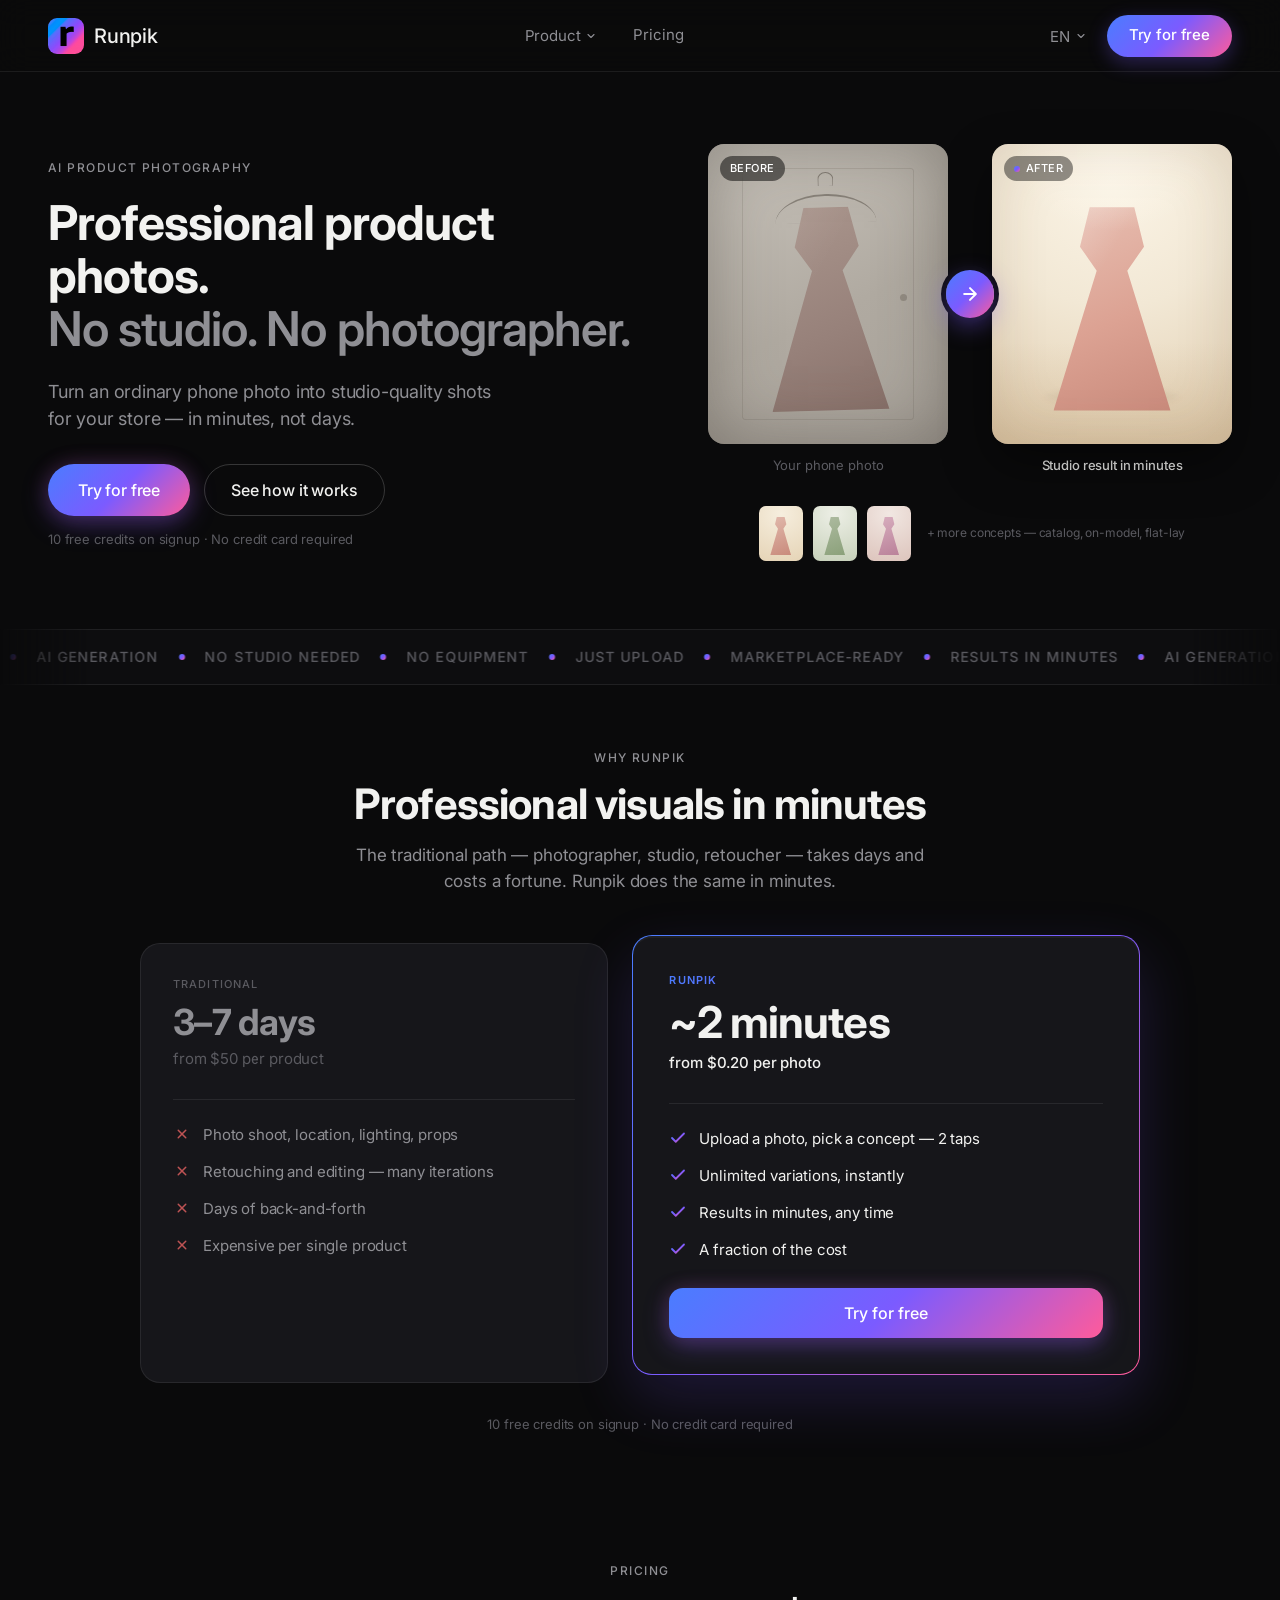
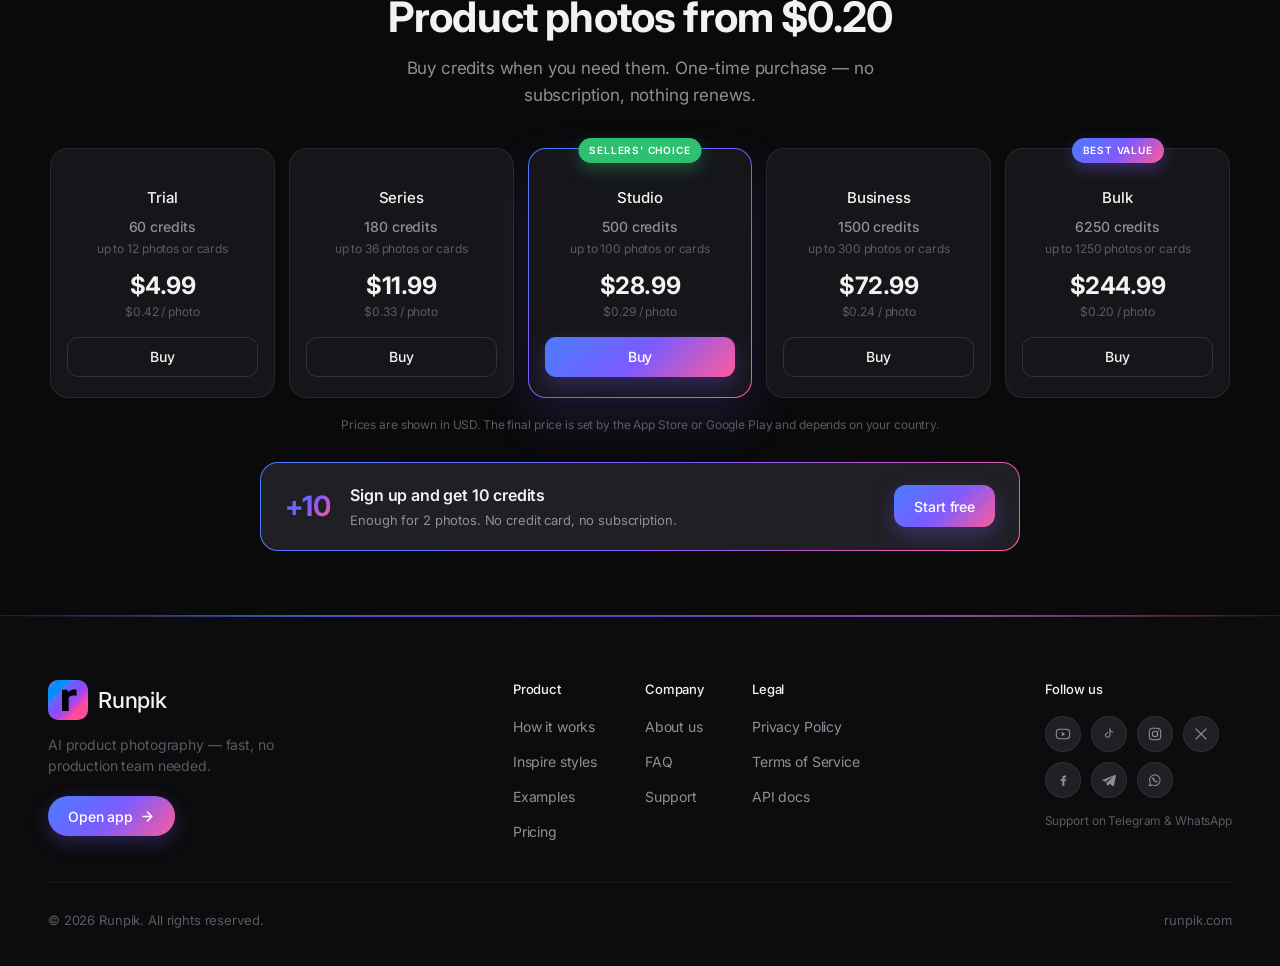
==== commit 9c804774: "Лендинг: пакеты кредитов вместо подписок, кнопки покупки, блок подарка Секция цен отвечает на вопрос" ====
--- a/index.html
+++ b/index.html
@@ -250,11 +250,13 @@
       </div>
       <div class="packs" data-px="packs"></div>
       <p class="packnote" data-px="note"></p>
-      <div class="freewrap">
-        <div class="freebar">
-          <span class="plus">10</span>
-          <span class="ftext" data-px="free"></span>
+      <div class="gift">
+        <div class="giftnum" data-px="giftnum">+10</div>
+        <div class="gifttxt">
+          <div class="giftttl" data-px="gifttitle"></div>
+          <div class="giftsub" data-px="giftsub"></div>
         </div>
+        <a class="giftcta" href="https://app.runpik.com" target="_blank" rel="noopener" data-px="giftcta"></a>
       </div>
     </div>
   </section>
@@ -1006,6 +1008,18 @@
         credits: { en: '{n} credits', ru: '{n} кредитов', hy: '{n} կրեդիտ' },
         photos: { en: 'up to {n} photos or cards', ru: 'до {n} фото или карточек', hy: 'մինչև {n} լուսանկար կամ քարտ' },
         perPhoto: { en: '{p} / photo', ru: '{p} за фото', hy: '{p} / լուսանկար' },
+        buy: { en: 'Buy', ru: 'Купить', hy: 'Գնել' },
+        giftTitle: {
+          en: 'Sign up and get {n} credits',
+          ru: 'Зарегистрируйтесь — и получите {n} кредитов',
+          hy: 'Գրանցվեք և ստացեք {n} կրեդիտ'
+        },
+        giftSub: {
+          en: 'Enough for {ph} photos. No credit card, no subscription.',
+          ru: 'Хватит на {ph} фото. Без карты и без подписки.',
+          hy: 'Բավական է {ph} լուսանկարի համար։ Առանց քարտի և բաժանորդագրության։'
+        },
+        giftCta: { en: 'Start free', ru: 'Начать бесплатно', hy: 'Սկսել անվճար' },
         note: {
           en: 'Prices are shown in USD. The final price is set by the App Store or Google Play and depends on your country.',
           ru: 'Цены показаны в долларах. Итоговую цену называет App Store или Google Play — она зависит от страны.',
@@ -1073,7 +1087,16 @@
           // сайте её задача — довести туда человека, а не рассказать о цене.
           // Поэтому кликается вся карточка целиком, а не кнопка в углу.
           var card = el('a', 'pack' + (p.is_popular ? ' hot' : ''));
-          card.href = 'buy.html?pack=' + encodeURIComponent(p.code);
+          // ⛔ ВЕДЁМ В ПРИЛОЖЕНИЕ, А НЕ НА СТРАНИЦУ ПОКУПКИ НА САЙТЕ.
+          // Кредиты принадлежат АККАУНТУ, а лендинг не знает, кто перед ним —
+          // человек может быть вовсе не зарегистрирован. Начни мы покупку
+          // здесь, он легко купил бы её под другим входом (почта на сайте,
+          // Google в приложении), и кредиты легли бы не туда. Для него это
+          // выглядит как «заплатил и ничего не получил».
+          // Покупка живёт за входом; позже этот же адрес поведёт прямо на
+          // экран пополнения с выбранным пакетом.
+          card.href = 'https://app.runpik.com';
+          card.target = '_blank'; card.rel = 'noopener';
 
           var bText = L(p.badge);
           if (bText) {
@@ -1107,14 +1130,22 @@
           }
           card.appendChild(right);
 
+          // Кнопка — НЕ ссылка: вся карточка уже ссылка, а вложенная ссылка
+          // внутри ссылки недопустима. Это подпись, которая выглядит кнопкой
+          // и показывает, что здесь нажимают.
+          var buy = el('span', 'pbuy' + (p.is_popular ? ' grad' : ''));
+          buy.textContent = L(PX.buy);
+          card.appendChild(buy);
+
           wrap.appendChild(card);
         });
 
         var fc = state.freeCredits == null ? 10 : state.freeCredits;
-        var plus = document.querySelector('.freebar .plus');
-        var fb = document.querySelector('[data-px="free"]');
-        if (plus) plus.textContent = fc;
-        if (fb) fb.textContent = L(PX.free).replace('{n}', fc);
+        var plus = document.querySelector('[data-px="giftnum"]');
+        if (plus) plus.textContent = '+' + fc;
+        setText('[data-px="gifttitle"]', L(PX.giftTitle).replace('{n}', fc));
+        setText('[data-px="giftsub"]', L(PX.giftSub).replace('{ph}', Math.max(1, Math.floor(fc / gen))));
+        setText('[data-px="giftcta"]', L(PX.giftCta));
 
         // «Почему Runpik» — та же цена за фотографию, чтобы два места на
         // странице не называли разные числа.
--- a/landing.css
+++ b/landing.css
@@ -642,15 +642,55 @@
 .pprice { font-size: 24px; font-weight: 700; color: var(--ink); letter-spacing: -0.02em; line-height: 1; }
 .punit { margin-top: 5px; font-size: 12px; color: var(--ink3); letter-spacing: -0.01em; }
 
+/* Кнопка внутри карточки. Это НЕ ссылка — ссылка сама карточка, а ссылка
+   внутри ссылки недопустима. Подпись показывает, что здесь нажимают. */
+.pbuy {
+  margin-top: 16px; width: 100%; display: flex; align-items: center; justify-content: center;
+  height: 40px; border-radius: 11px; font-size: 14px; font-weight: 500; letter-spacing: -0.01em;
+  color: var(--ink); border: 0.5px solid var(--line-2); background: transparent;
+  transition: background .16s ease, border-color .16s ease;
+}
+.pack:hover .pbuy { border-color: rgba(255, 255, 255, 0.3); background: rgba(255, 255, 255, 0.04); }
+.pbuy.grad { background: var(--grad); border: 0; color: #fff; box-shadow: 0 8px 22px rgba(123, 91, 255, 0.3); }
+.pack:hover .pbuy.grad { box-shadow: 0 12px 28px rgba(123, 91, 255, 0.42); }
+
 .packnote {
   margin: 18px auto 0; max-width: 620px; text-align: center;
   font-size: 12px; line-height: 1.5; color: var(--ink3); letter-spacing: -0.01em;
 }
 
-.freewrap { margin-top: 32px; display: flex; justify-content: center; }
-.freebar { display: inline-flex; align-items: center; gap: 12px; background: var(--surface-2); border: 0.5px solid var(--line); border-radius: 999px; padding: 14px 24px; max-width: 100%; }
-.freebar .plus { font-size: 13px; font-weight: 600; color: #fff; background: var(--grad); padding: 4px 9px; border-radius: 999px; letter-spacing: -0.01em; box-shadow: 0 4px 12px rgba(123, 91, 255, 0.3); flex-shrink: 0; }
-.freebar .ftext { font-size: 14px; color: var(--ink2); letter-spacing: -0.01em; }
+/* ---- Подарок при регистрации ----------------------------------------
+   Нарочно НЕ похож на карточку пакета: там покупают, здесь получают даром.
+   Одинаковый вид стёр бы разницу, и бесплатное потерялось бы среди платного.
+   -------------------------------------------------------------------- */
+.gift {
+  margin: 28px auto 0; max-width: 760px;
+  display: flex; align-items: center; gap: 20px;
+  padding: 20px 24px; border-radius: 18px;
+  background: linear-gradient(var(--surface-2), var(--surface-2)) padding-box, var(--grad) border-box;
+  border: 1px solid transparent;
+}
+.giftnum {
+  flex-shrink: 0; font-size: 28px; font-weight: 700; letter-spacing: -0.02em; line-height: 1;
+  background: var(--grad); -webkit-background-clip: text; background-clip: text; color: transparent;
+}
+.gifttxt { flex: 1; min-width: 0; }
+.giftttl { font-size: 16px; font-weight: 600; color: var(--ink); letter-spacing: -0.01em; }
+.giftsub { margin-top: 4px; font-size: 13px; color: var(--ink2); letter-spacing: -0.01em; }
+.giftcta {
+  flex-shrink: 0; display: flex; align-items: center; justify-content: center;
+  height: 42px; padding: 0 20px; border-radius: 12px;
+  background: var(--grad); color: #fff; text-decoration: none;
+  font-size: 14px; font-weight: 500; letter-spacing: -0.01em;
+  box-shadow: 0 8px 22px rgba(123, 91, 255, 0.32);
+  transition: box-shadow .18s ease, transform .18s ease;
+}
+.giftcta:hover { box-shadow: 0 12px 30px rgba(123, 91, 255, 0.46); transform: translateY(-1px); }
+
+@media (max-width: 620px) {
+  .gift { flex-direction: column; align-items: flex-start; gap: 14px; padding: 18px; }
+  .giftcta { width: 100%; }
+}
 
 /* Узкий экран: ряд превращается в строки «иконка — название — цена».
    Ширину держит grid-template-columns, поэтому цены выстраиваются в
@@ -673,6 +713,9 @@
   .pbody { margin-top: 0; }
   .pright { margin-top: 0; text-align: right; }
   .pprice { font-size: 19px; }
+  /* В строке кнопка не нужна: нажимается вся строка, а отдельная кнопка
+     съела бы треть ширины ради того же действия. */
+  .pbuy { display: none; }
 }
 @media (max-width: 1000px) {
   .pricing { padding: 44px 20px; }
@@ -680,8 +723,6 @@
   .pricing .sec-head .s { font-size: 14px; max-width: 320px; }
 }
 @media (max-width: 560px) {
-  .freebar { padding: 14px 20px; }
-  .freebar .ftext { font-size: 13px; }
   .pph { display: none; }        /* на самом узком оставляем кредиты и цену */
   .packnote { font-size: 11px; }
 }
